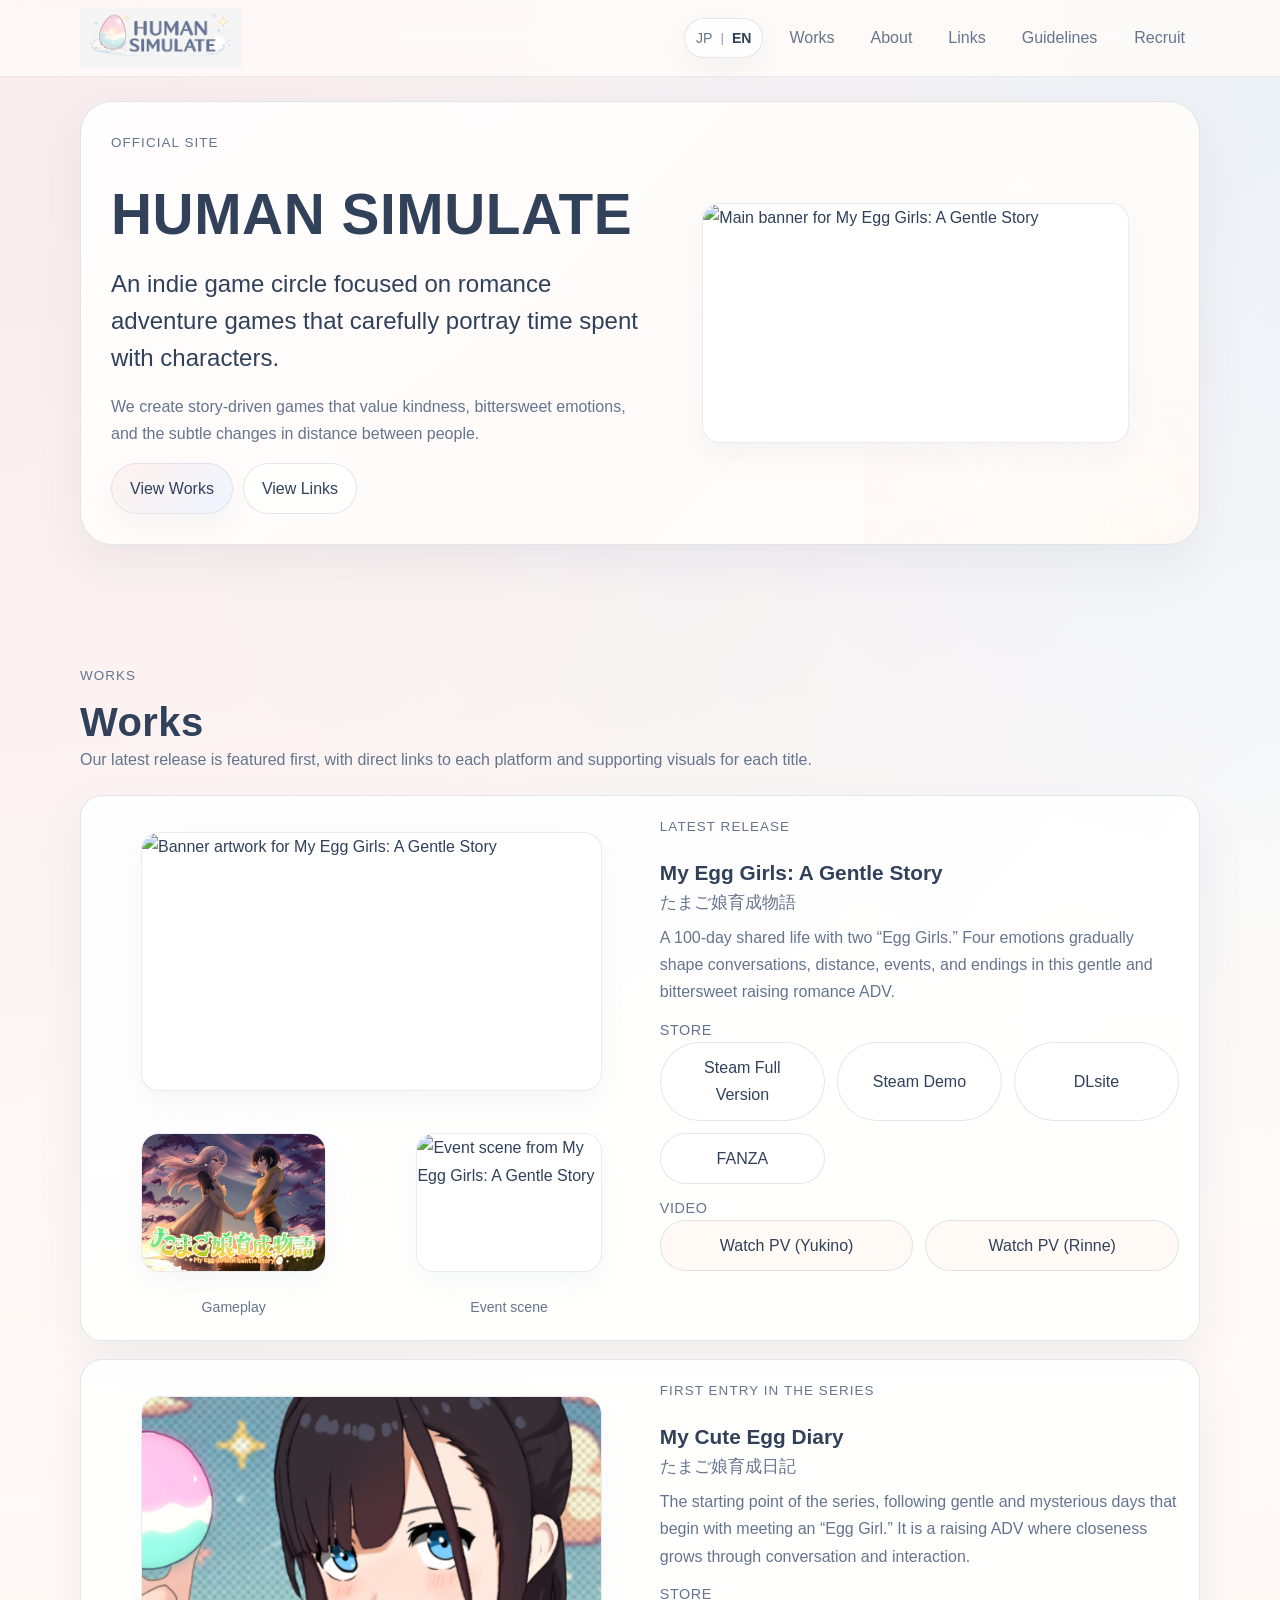
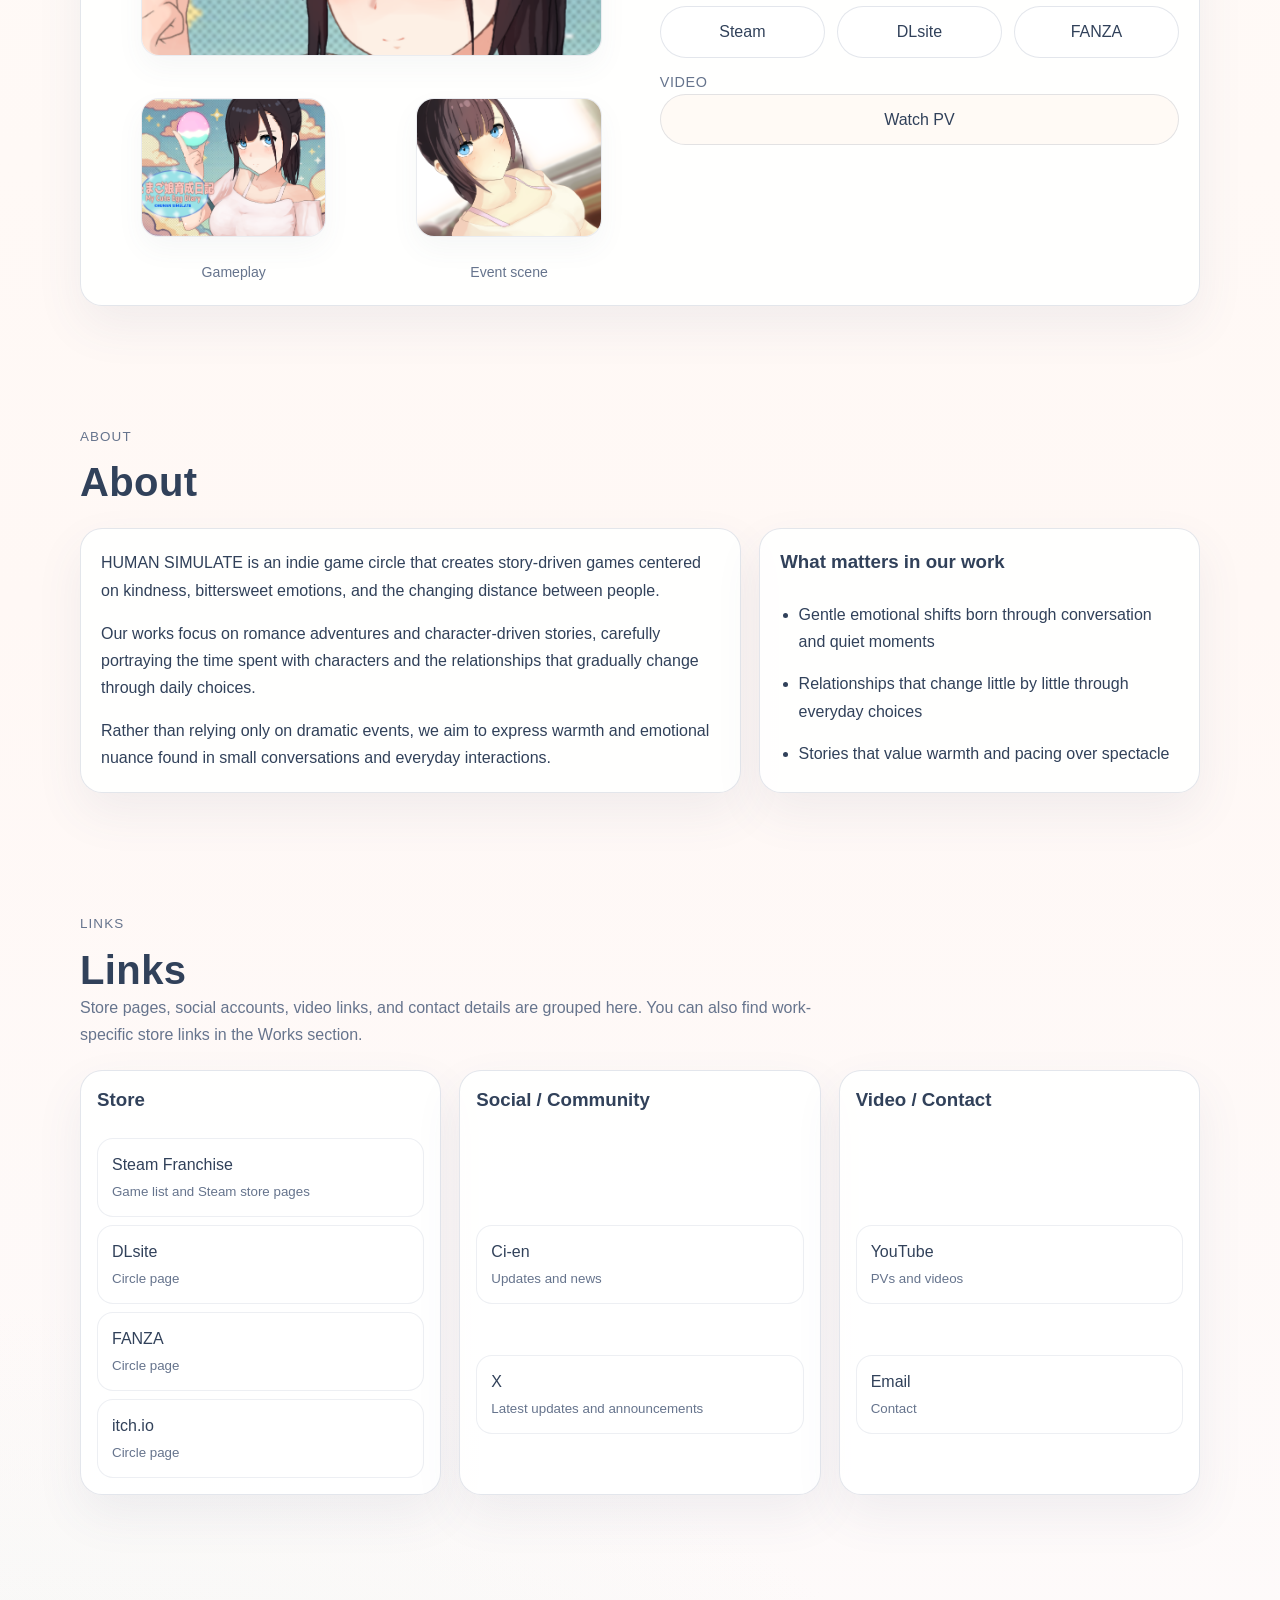
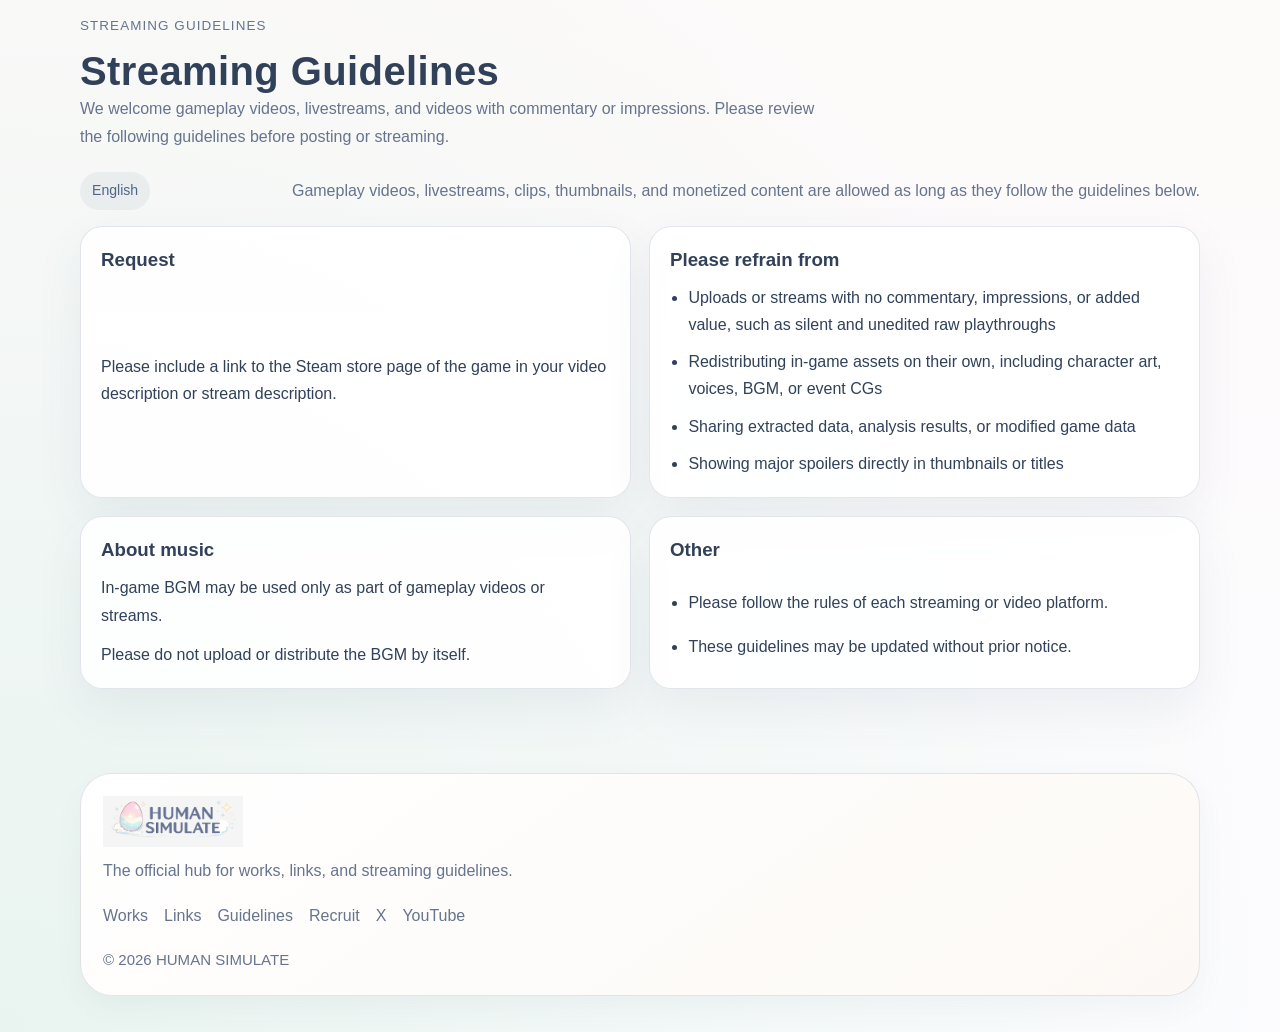
==== en/index.html @ eb625253 "Add files via upload" ====
<!DOCTYPE html>
<html lang="en">
<head>
  <meta charset="utf-8">
  <meta name="viewport" content="width=device-width, initial-scale=1">
  <title>HUMAN SIMULATE | Indie Circle for Romance Adventure Games</title>
  <meta name="description" content="The official site of HUMAN SIMULATE, an indie game circle focused on romance adventure games, links, circle information, and streaming guidelines.">
  <meta name="theme-color" content="#fff8f4">
  <meta property="og:type" content="website">
  <meta property="og:locale" content="en_US">
  <meta property="og:site_name" content="HUMAN SIMULATE">
  <meta property="og:title" content="HUMAN SIMULATE | Indie Circle for Romance Adventure Games">
  <meta property="og:description" content="An indie game circle focused on romance adventure games that carefully portray time spent with characters.">
  <meta property="og:image" content="../assets/images/banner-egg-girls-story.png">
  <meta property="og:image:alt" content="Main banner for My Egg Girls: A Gentle Story">
  <meta name="twitter:card" content="summary_large_image">
  <meta name="twitter:title" content="HUMAN SIMULATE | Indie Circle for Romance Adventure Games">
  <meta name="twitter:description" content="We create story-driven games that value kindness, bittersweet emotions, and subtle changes in relationships.">
  <meta name="twitter:image" content="../assets/images/banner-egg-girls-story.png">
  <link rel="icon" type="image/png" href="../assets/images/favicon.png">
  <link rel="apple-touch-icon" href="../assets/images/favicon.png">
  <link rel="alternate" hreflang="ja" href="../index.html">
  <link rel="alternate" hreflang="en" href="index.html">
  <link rel="stylesheet" href="../style.css">
  <script src="../script.js" defer></script>
</head>
<body class="page-home">
  <a class="skip-link" href="#main-content">Skip to content</a>

  <header class="site-header" id="top">
    <div class="site-header__shell">
      <a class="brand" href="#top" aria-label="HUMAN SIMULATE home">
        <img class="brand__logo" src="../assets/images/circle-logo.png" alt="HUMAN SIMULATE" width="708" height="258">
      </a>

      <div class="site-header__utility">
        <div class="lang-switch" aria-label="Language switch">
          <a class="lang-switch__link" href="../index.html" hreflang="ja">JP</a>
          <span class="lang-switch__divider" aria-hidden="true">|</span>
          <a class="lang-switch__link" href="index.html" aria-current="page">EN</a>
        </div>

        <button
          class="menu-toggle"
          type="button"
          aria-expanded="false"
          aria-controls="primary-navigation"
          data-menu-toggle
        >
          <span class="menu-toggle__label">Menu</span>
          <span class="menu-toggle__line" aria-hidden="true"></span>
          <span class="menu-toggle__line" aria-hidden="true"></span>
          <span class="menu-toggle__line" aria-hidden="true"></span>
        </button>

        <nav class="site-nav" id="primary-navigation" aria-label="Primary navigation" data-nav>
          <a class="site-nav__link" href="#works">Works</a>
          <a class="site-nav__link" href="#about">About</a>
          <a class="site-nav__link" href="#links">Links</a>
          <a class="site-nav__link" href="#guidelines">Guidelines</a>
          <a class="site-nav__link site-nav__link--cta" href="recruit.html">Recruit</a>
        </nav>
      </div>
    </div>
  </header>

  <main id="main-content">
    <section class="hero section">
      <div class="section__shell">
        <div class="hero__panel">
          <div class="hero__content">
            <p class="eyebrow">Official Site</p>
            <h1 class="hero__title">HUMAN SIMULATE</h1>
            <p class="hero__copy">An indie game circle focused on romance adventure games that carefully portray time spent with characters.</p>
            <p class="hero__lead">We create story-driven games that value kindness, bittersweet emotions, and the subtle changes in distance between people.</p>

            <div class="hero__actions">
              <a class="button button--primary" href="#works">View Works</a>
              <a class="button button--secondary" href="#links">View Links</a>
            </div>
          </div>

          <div class="hero__media">
            <figure class="media-frame media-frame--hero">
              <img
                src="../assets/images/banner-egg-girls-story.png"
                alt="Main banner for My Egg Girls: A Gentle Story"
                width="3840"
                height="1240"
              >
            </figure>
          </div>
        </div>
      </div>
    </section>

    <section class="section" id="works">
      <div class="section__shell">
        <div class="section__head">
          <p class="eyebrow">Works</p>
          <h2 class="section__title">Works</h2>
          <p class="section__lead">Our latest release is featured first, with direct links to each platform and supporting visuals for each title.</p>
        </div>

        <div class="works-grid">
          <article class="work-card card">
            <div class="work-card__gallery">
              <figure class="media-frame media-frame--wide">
                <img
                  src="../assets/images/banner-egg-girls-story.png"
                  alt="Banner artwork for My Egg Girls: A Gentle Story"
                  width="3840"
                  height="1240"
                  loading="lazy"
                >
              </figure>

              <div class="work-card__thumbs">
                <div class="media-thumb">
                  <figure class="media-frame media-frame--thumb">
                    <img
                      src="../assets/images/work-story-main.jpg"
                      alt="Gameplay screen from My Egg Girls: A Gentle Story"
                      width="560"
                      height="420"
                      loading="lazy"
                    >
                  </figure>
                  <p class="media-thumb__label">Gameplay</p>
                </div>

                <div class="media-thumb">
                  <figure class="media-frame media-frame--thumb">
                    <img
                      src="../assets/images/work-story-sub.jpg"
                      alt="Event scene from My Egg Girls: A Gentle Story"
                      width="560"
                      height="420"
                      loading="lazy"
                    >
                  </figure>
                  <p class="media-thumb__label">Event scene</p>
                </div>
              </div>
            </div>

            <div class="work-card__body">
              <div class="work-card__intro">
                <p class="eyebrow">Latest Release</p>
                <h3 class="work-card__title">
                  <span class="work-card__title-main">My Egg Girls: A Gentle Story</span>
                  <span class="work-card__title-sub">たまご娘育成物語</span>
                </h3>
                <p class="work-card__text">A 100-day shared life with two “Egg Girls.” Four emotions gradually shape conversations, distance, events, and endings in this gentle and bittersweet raising romance ADV.</p>
              </div>

              <div class="work-card__links">
                <div>
                  <p class="work-card__label">Store</p>
                  <div class="button-row">
                    <a class="button button--chip" href="https://store.steampowered.com/app/3847890/My_Egg_Girls_A_Gentle_Story/" target="_blank" rel="noopener noreferrer">Steam Full Version</a>
                    <a class="button button--chip" href="https://store.steampowered.com/app/3920700/My_Egg_Girls_A_Gentle_Story_Demo/" target="_blank" rel="noopener noreferrer">Steam Demo</a>
                    <a class="button button--chip" href="https://www.dlsite.com/maniax/work/=/product_id/RJ01461673.html" target="_blank" rel="noopener noreferrer">DLsite</a>
                    <a class="button button--chip" href="https://www.dmm.co.jp/dc/doujin/-/detail/=/cid=d_659039/" target="_blank" rel="noopener noreferrer">FANZA</a>
                  </div>
                </div>

                <div>
                  <p class="work-card__label">Video</p>
                  <div class="button-row">
                    <a class="button button--ghost" href="https://www.youtube.com/watch?v=Hh_ypK3mveU" target="_blank" rel="noopener noreferrer">Watch PV (Yukino)</a>
                    <a class="button button--ghost" href="https://www.youtube.com/watch?v=tNgfSmpYnr4" target="_blank" rel="noopener noreferrer">Watch PV (Rinne)</a>
                  </div>
                </div>
              </div>
            </div>
          </article>

          <article class="work-card card">
            <div class="work-card__gallery">
              <figure class="media-frame media-frame--wide">
                <img
                  src="../assets/images/banner-egg-diary.png"
                  alt="Banner artwork for My Cute Egg Diary"
                  width="3840"
                  height="1240"
                  loading="lazy"
                >
              </figure>

              <div class="work-card__thumbs">
                <div class="media-thumb">
                  <figure class="media-frame media-frame--thumb">
                    <img
                      src="../assets/images/work-diary-main.png"
                      alt="Gameplay screen from My Cute Egg Diary"
                      width="1110"
                      height="624"
                      loading="lazy"
                    >
                  </figure>
                  <p class="media-thumb__label">Gameplay</p>
                </div>

                <div class="media-thumb">
                  <figure class="media-frame media-frame--thumb">
                    <img
                      src="../assets/images/work-diary-sub.png"
                      alt="Event scene from My Cute Egg Diary"
                      width="1110"
                      height="624"
                      loading="lazy"
                    >
                  </figure>
                  <p class="media-thumb__label">Event scene</p>
                </div>
              </div>
            </div>

            <div class="work-card__body">
              <div class="work-card__intro">
                <p class="eyebrow">First Entry in the Series</p>
                <h3 class="work-card__title">
                  <span class="work-card__title-main">My Cute Egg Diary</span>
                  <span class="work-card__title-sub">たまご娘育成日記</span>
                </h3>
                <p class="work-card__text">The starting point of the series, following gentle and mysterious days that begin with meeting an “Egg Girl.” It is a raising ADV where closeness grows through conversation and interaction.</p>
              </div>

              <div class="work-card__links">
                <div>
                  <p class="work-card__label">Store</p>
                  <div class="button-row">
                    <a class="button button--chip" href="https://store.steampowered.com/app/3360250/My_Cute_Egg_Diary/" target="_blank" rel="noopener noreferrer">Steam</a>
                    <a class="button button--chip" href="https://www.dlsite.com/maniax/work/=/product_id/RJ01294400.html" target="_blank" rel="noopener noreferrer">DLsite</a>
                    <a class="button button--chip" href="https://www.dmm.co.jp/dc/doujin/-/detail/=/cid=d_477433/" target="_blank" rel="noopener noreferrer">FANZA</a>
                  </div>
                </div>

                <div>
                  <p class="work-card__label">Video</p>
                  <div class="button-row">
                    <a class="button button--ghost" href="https://www.youtube.com/watch?v=vgvioZlDPSc" target="_blank" rel="noopener noreferrer">Watch PV</a>
                  </div>
                </div>
              </div>
            </div>
          </article>
        </div>
      </div>
    </section>

    <section class="section" id="about">
      <div class="section__shell">
        <div class="section__head">
          <p class="eyebrow">About</p>
          <h2 class="section__title">About</h2>
        </div>

        <div class="about-layout">
          <article class="card prose-block">
            <p>HUMAN SIMULATE is an indie game circle that creates story-driven games centered on kindness, bittersweet emotions, and the changing distance between people.</p>
            <p>Our works focus on romance adventures and character-driven stories, carefully portraying the time spent with characters and the relationships that gradually change through daily choices.</p>
            <p>Rather than relying only on dramatic events, we aim to express warmth and emotional nuance found in small conversations and everyday interactions.</p>
          </article>

          <aside class="about-panel card" aria-label="What matters in our work">
            <h3 class="about-panel__title">What matters in our work</h3>
            <ul class="feature-list">
              <li>Gentle emotional shifts born through conversation and quiet moments</li>
              <li>Relationships that change little by little through everyday choices</li>
              <li>Stories that value warmth and pacing over spectacle</li>
            </ul>
          </aside>
        </div>
      </div>
    </section>

    <section class="section" id="links">
      <div class="section__shell">
        <div class="section__head">
          <p class="eyebrow">Links</p>
          <h2 class="section__title">Links</h2>
          <p class="section__lead">Store pages, social accounts, video links, and contact details are grouped here. You can also find work-specific store links in the Works section.</p>
        </div>

        <div class="link-grid">
          <section class="link-card card" aria-labelledby="links-store">
            <h3 class="link-card__title" id="links-store">Store</h3>
            <ul class="link-list">
              <li>
                <a class="link-list__item" href="https://store.steampowered.com/franchise/HUMANSIMULATE" target="_blank" rel="noopener noreferrer">
                  <span>Steam Franchise</span>
                  <small>Game list and Steam store pages</small>
                </a>
              </li>
              <li>
                <a class="link-list__item" href="https://www.dlsite.com/maniax/circle/profile/=/maker_id/RG01020512.html" target="_blank" rel="noopener noreferrer">
                  <span>DLsite</span>
                  <small>Circle page</small>
                </a>
              </li>
              <li>
                <a class="link-list__item" href="https://www.dmm.co.jp/dc/doujin/-/list/=/article=maker/id=217066/" target="_blank" rel="noopener noreferrer">
                  <span>FANZA</span>
                  <small>Circle page</small>
                </a>
              </li>
              <li>
                <a class="link-list__item" href="https://human-simulate.itch.io/" target="_blank" rel="noopener noreferrer">
                  <span>itch.io</span>
                  <small>Circle page</small>
                </a>
              </li>
            </ul>
          </section>

          <section class="link-card card" aria-labelledby="links-social">
            <h3 class="link-card__title" id="links-social">Social / Community</h3>
            <ul class="link-list">
              <li>
                <a class="link-list__item" href="https://ci-en.dlsite.com/creator/24900" target="_blank" rel="noopener noreferrer">
                  <span>Ci-en</span>
                  <small>Updates and news</small>
                </a>
              </li>
              <li>
                <a class="link-list__item" href="https://x.com/HUMANSIM_Offici" target="_blank" rel="noopener noreferrer">
                  <span>X</span>
                  <small>Latest updates and announcements</small>
                </a>
              </li>
            </ul>
          </section>

          <section class="link-card card" aria-labelledby="links-video">
            <h3 class="link-card__title" id="links-video">Video / Contact</h3>
            <ul class="link-list">
              <li>
                <a class="link-list__item" href="https://www.youtube.com/@HumanSimulate" target="_blank" rel="noopener noreferrer">
                  <span>YouTube</span>
                  <small>PVs and videos</small>
                </a>
              </li>
              <li>
                <a class="link-list__item" href="mailto:gamecreate1190@gmail.com">
                  <span>Email</span>
                  <small>Contact</small>
                </a>
              </li>
            </ul>
          </section>
        </div>
      </div>
    </section>

    <section class="section" id="guidelines">
      <div class="section__shell">
        <div class="section__head">
          <p class="eyebrow">Streaming Guidelines</p>
          <h2 class="section__title">Streaming Guidelines</h2>
          <p class="section__lead">We welcome gameplay videos, livestreams, and videos with commentary or impressions. Please review the following guidelines before posting or streaming.</p>
        </div>

        <div class="guidelines-block">
          <div class="guidelines-block__meta">
            <span class="lang-badge">English</span>
            <p class="guidelines-block__note">Gameplay videos, livestreams, clips, thumbnails, and monetized content are allowed as long as they follow the guidelines below.</p>
          </div>

          <div class="guideline-grid">
            <article class="guideline-card card">
              <h3 class="guideline-card__title">Request</h3>
              <p>Please include a link to the Steam store page of the game in your video description or stream description.</p>
            </article>

            <article class="guideline-card card">
              <h3 class="guideline-card__title">Please refrain from</h3>
              <ul class="guideline-list">
                <li>Uploads or streams with no commentary, impressions, or added value, such as silent and unedited raw playthroughs</li>
                <li>Redistributing in-game assets on their own, including character art, voices, BGM, or event CGs</li>
                <li>Sharing extracted data, analysis results, or modified game data</li>
                <li>Showing major spoilers directly in thumbnails or titles</li>
              </ul>
            </article>

            <article class="guideline-card card">
              <h3 class="guideline-card__title">About music</h3>
              <p>In-game BGM may be used only as part of gameplay videos or streams.</p>
              <p>Please do not upload or distribute the BGM by itself.</p>
            </article>

            <article class="guideline-card card">
              <h3 class="guideline-card__title">Other</h3>
              <ul class="guideline-list">
                <li>Please follow the rules of each streaming or video platform.</li>
                <li>These guidelines may be updated without prior notice.</li>
              </ul>
            </article>
          </div>
        </div>
      </div>
    </section>
  </main>

  <footer class="site-footer">
    <div class="site-footer__shell">
      <div class="site-footer__brand">
        <a class="brand brand--footer" href="#top" aria-label="HUMAN SIMULATE home">
          <img class="brand__logo brand__logo--footer" src="../assets/images/circle-logo.png" alt="HUMAN SIMULATE" width="708" height="258" loading="lazy">
        </a>
        <p class="site-footer__text">The official hub for works, links, and streaming guidelines.</p>
      </div>

      <nav class="site-footer__nav" aria-label="Footer navigation">
        <a href="#works">Works</a>
        <a href="#links">Links</a>
        <a href="#guidelines">Guidelines</a>
        <a href="recruit.html">Recruit</a>
        <a href="https://x.com/HUMANSIM_Offici" target="_blank" rel="noopener noreferrer">X</a>
        <a href="https://www.youtube.com/@HumanSimulate" target="_blank" rel="noopener noreferrer">YouTube</a>
      </nav>

      <p class="site-footer__copy">&copy; <span data-current-year>2026</span> HUMAN SIMULATE</p>
    </div>
  </footer>
</body>
</html>
---- style.css ----
:root {
  --font-sans: "Yu Gothic", "Hiragino Sans", "BIZ UDPGothic", "Noto Sans JP", sans-serif;
  --bg: #fffdfb;
  --surface: rgba(255, 255, 255, 0.88);
  --surface-strong: #ffffff;
  --text: #31415a;
  --muted: #66748d;
  --line: rgba(84, 103, 135, 0.16);
  --line-strong: rgba(84, 103, 135, 0.24);
  --shadow: 0 20px 48px rgba(74, 92, 123, 0.08);
  --shadow-soft: 0 12px 28px rgba(74, 92, 123, 0.05);
  --accent: #516684;
  --radius-lg: 32px;
  --radius-md: 22px;
  --radius-sm: 16px;
  --container: min(1120px, calc(100% - 32px));
  --header-height: 76px;
}

*,
*::before,
*::after {
  box-sizing: border-box;
}

html {
  scroll-behavior: smooth;
  scroll-padding-top: calc(var(--header-height) + 24px);
}

body {
  margin: 0;
  min-width: 320px;
  font-family: var(--font-sans);
  color: var(--text);
  line-height: 1.7;
  background:
    radial-gradient(circle at top left, rgba(246, 231, 233, 0.82), transparent 34%),
    radial-gradient(circle at right top, rgba(230, 241, 250, 0.85), transparent 28%),
    radial-gradient(circle at left bottom, rgba(228, 242, 236, 0.8), transparent 30%),
    linear-gradient(180deg, #fffdfa 0%, #fff8f5 52%, #fcfcff 100%);
  text-rendering: optimizeLegibility;
}

img {
  display: block;
  max-width: 100%;
  height: auto;
}

a {
  color: inherit;
  text-decoration: none;
}

button,
input,
textarea,
select {
  font: inherit;
}

button {
  cursor: pointer;
}

:focus-visible {
  outline: 3px solid rgba(81, 102, 132, 0.28);
  outline-offset: 3px;
}

.skip-link {
  position: absolute;
  top: 12px;
  left: 12px;
  z-index: 100;
  padding: 10px 14px;
  border-radius: 999px;
  background: var(--surface-strong);
  border: 1px solid var(--line-strong);
  box-shadow: var(--shadow-soft);
  transform: translateY(-160%);
  transition: transform 0.2s ease;
}

.skip-link:focus {
  transform: translateY(0);
}

.site-header {
  position: sticky;
  top: 0;
  z-index: 20;
  border-bottom: 1px solid rgba(84, 103, 135, 0.1);
  background: rgba(255, 252, 248, 0.82);
  backdrop-filter: blur(18px);
}

.site-header__shell,
.section__shell,
.site-footer__shell {
  width: var(--container);
  margin: 0 auto;
}

.site-header__shell {
  min-height: var(--header-height);
  position: relative;
  display: flex;
  align-items: center;
  justify-content: space-between;
  gap: 18px;
}

.brand {
  display: inline-flex;
  align-items: center;
  min-width: 0;
}

.brand__logo {
  width: min(162px, 44vw);
  height: auto;
}

.site-header__utility {
  display: flex;
  align-items: center;
  gap: 12px;
  margin-left: auto;
}

.lang-switch {
  display: inline-flex;
  align-items: center;
  gap: 8px;
  padding: 8px 11px;
  border: 1px solid var(--line);
  border-radius: 999px;
  background: rgba(255, 255, 255, 0.72);
  box-shadow: var(--shadow-soft);
}

.lang-switch__link {
  color: var(--muted);
  font-size: 0.88rem;
  line-height: 1;
}

.lang-switch__link[aria-current="page"] {
  color: var(--text);
  font-weight: 700;
}

.lang-switch__divider {
  color: rgba(102, 116, 141, 0.72);
  font-size: 0.84rem;
}

.site-nav {
  display: flex;
  align-items: center;
  gap: 8px;
}

.site-nav__link {
  padding: 10px 14px;
  border-radius: 999px;
  color: var(--muted);
  transition:
    background-color 0.2s ease,
    color 0.2s ease;
}

.site-nav__link:hover,
.site-nav__link[aria-current="page"] {
  color: var(--text);
  background: rgba(255, 255, 255, 0.72);
}

.site-nav__link--cta {
  border: 1px solid transparent;
  background: transparent;
}

.menu-toggle {
  display: none;
  align-items: center;
  justify-content: center;
  gap: 4px;
  width: 48px;
  height: 48px;
  padding: 0;
  border: 1px solid var(--line);
  border-radius: 16px;
  background: rgba(255, 255, 255, 0.82);
  box-shadow: var(--shadow-soft);
}

.menu-toggle__label {
  position: absolute;
  width: 1px;
  height: 1px;
  overflow: hidden;
  clip: rect(0 0 0 0);
}

.menu-toggle__line {
  width: 18px;
  height: 2px;
  border-radius: 999px;
  background: var(--accent);
}

.section {
  position: relative;
  padding: 60px 0;
}

.section[id] {
  scroll-margin-top: calc(var(--header-height) + 28px);
}

.section__head {
  max-width: 760px;
  margin-bottom: 22px;
}

.eyebrow {
  margin: 0 0 10px;
  color: var(--muted);
  font-size: 0.84rem;
  letter-spacing: 0.08em;
  text-transform: uppercase;
}

.section__title,
.hero__title,
.page-hero__title {
  margin: 0;
  line-height: 1.2;
  letter-spacing: 0.01em;
}

.section__title {
  font-size: clamp(1.9rem, 4vw, 2.5rem);
}

.hero__title,
.page-hero__title {
  font-size: clamp(2.1rem, 7vw, 3.55rem);
}

.section__lead,
.hero__lead,
.page-hero__lead,
.page-hero__subtext {
  margin: 0;
  color: var(--muted);
}

.card {
  position: relative;
  border: 1px solid var(--line);
  border-radius: var(--radius-md);
  background: var(--surface);
  box-shadow: var(--shadow);
}

.hero {
  padding-top: 24px;
}

.hero__panel,
.page-hero__panel {
  position: relative;
  display: grid;
  gap: 24px;
  padding: 24px;
  overflow: hidden;
  border: 1px solid var(--line);
  border-radius: var(--radius-lg);
  background:
    linear-gradient(145deg, rgba(255, 255, 255, 0.92), rgba(255, 250, 246, 0.92)),
    linear-gradient(135deg, rgba(246, 231, 233, 0.2), rgba(230, 241, 250, 0.16));
  box-shadow: var(--shadow);
}

.hero__panel::before,
.page-hero__panel::before {
  content: "";
  position: absolute;
  inset: auto -4% -18% auto;
  width: min(46vw, 380px);
  aspect-ratio: 3 / 2;
  background: url("assets/images/bg-decoration.png") center / cover no-repeat;
  opacity: 0.08;
  pointer-events: none;
}

.page-home .hero__panel::before,
.page-recruit .page-hero__panel::before {
  background-image: url("assets/images/bg-decoration.png");
}

.hero__content,
.page-hero__copy {
  position: relative;
  z-index: 1;
  display: grid;
  gap: 16px;
}

.hero__copy {
  margin: 0;
  font-size: clamp(1.08rem, 3.6vw, 1.5rem);
  line-height: 1.55;
}

.hero__actions {
  display: flex;
  flex-wrap: wrap;
  gap: 10px;
}

.button {
  display: inline-flex;
  align-items: center;
  justify-content: center;
  min-height: 46px;
  padding: 11px 18px;
  border-radius: 999px;
  border: 1px solid transparent;
  text-align: center;
  transition:
    transform 0.2s ease,
    background-color 0.2s ease,
    border-color 0.2s ease,
    color 0.2s ease;
}

.button:hover {
  transform: translateY(-1px);
}

.button--primary {
  background: linear-gradient(135deg, #fff2ef, #eef5ff);
  border-color: rgba(81, 102, 132, 0.12);
  color: var(--text);
  box-shadow: var(--shadow-soft);
}

.button--secondary,
.button--chip,
.button--ghost {
  border-color: var(--line);
  background: rgba(255, 255, 255, 0.78);
  color: var(--text);
}

.button--ghost {
  background: rgba(255, 249, 244, 0.84);
}

.hero__media {
  position: relative;
  z-index: 1;
}

.media-frame {
  overflow: hidden;
  border-radius: calc(var(--radius-md) - 4px);
  background: var(--surface-strong);
  border: 1px solid rgba(84, 103, 135, 0.12);
  box-shadow: var(--shadow-soft);
}

.media-frame img {
  width: 100%;
  height: 100%;
  object-fit: cover;
}

.media-frame--hero,
.media-frame--wide {
  aspect-ratio: 16 / 9;
}

.media-frame--thumb {
  aspect-ratio: 4 / 3;
}

.status-card,
.link-card,
.guideline-card,
.recruit-card,
.about-panel {
  display: grid;
  gap: 12px;
}

.status-card,
.work-card,
.link-card,
.guideline-card,
.recruit-card,
.prose-block,
.about-panel {
  padding: 20px;
}

.status-card__label {
  margin: 0 0 8px;
  color: var(--muted);
  font-size: 0.84rem;
  text-transform: uppercase;
  letter-spacing: 0.08em;
}

.status-card__title {
  margin: 0 0 8px;
  font-size: 1.16rem;
  line-height: 1.45;
}

.status-card__text {
  margin: 0;
  color: var(--muted);
}

.lang-badge {
  display: inline-flex;
  align-items: center;
  padding: 7px 12px;
  border-radius: 999px;
  background: rgba(81, 102, 132, 0.08);
  color: var(--accent);
  font-size: 0.88rem;
}

.works-grid,
.link-grid,
.guideline-grid,
.recruit-grid {
  display: grid;
  gap: 18px;
}

.work-card {
  display: grid;
  gap: 18px;
}

.work-card__gallery {
  display: grid;
  gap: 10px;
}

.work-card__thumbs {
  display: grid;
  gap: 10px;
  grid-template-columns: repeat(2, minmax(0, 1fr));
}

.media-thumb {
  display: grid;
  gap: 8px;
}

.media-thumb__label {
  margin: 0;
  color: var(--muted);
  font-size: 0.88rem;
  text-align: center;
}

.work-card__body,
.work-card__links,
.button-row {
  display: grid;
  gap: 12px;
}

.work-card__intro {
  display: grid;
  gap: 10px;
}

.work-card__title,
.link-card__title,
.guideline-card__title,
.about-panel__title,
.recruit-card__title {
  margin: 0;
  line-height: 1.35;
}

.work-card__title {
  display: grid;
  gap: 4px;
  font-size: 1.3rem;
}

.work-card__title-main {
  display: block;
}

.work-card__title-sub {
  display: block;
  color: var(--muted);
  font-size: 0.82em;
  font-weight: 500;
}

.work-card__text,
.work-card__label,
.guidelines-block__note,
.link-list__item small,
.site-footer__text {
  margin: 0;
  color: var(--muted);
}

.work-card__label {
  font-size: 0.9rem;
  letter-spacing: 0.04em;
  text-transform: uppercase;
}

.button-row {
  grid-template-columns: repeat(auto-fit, minmax(160px, 1fr));
}

.about-layout {
  display: grid;
  gap: 18px;
}

.prose-block,
.guidelines-block {
  display: grid;
  gap: 16px;
}

.prose-block p,
.guideline-card p,
.recruit-card p {
  margin: 0;
}

.feature-list,
.guideline-list {
  margin: 0;
  padding-left: 1.15rem;
}

.feature-list {
  display: grid;
  gap: 10px;
}

.link-card {
  padding: 16px;
}

.link-list {
  display: grid;
  gap: 8px;
  margin: 14px 0 0;
  padding: 0;
  list-style: none;
}

.link-list__item {
  display: grid;
  gap: 3px;
  padding: 12px 14px;
  border: 1px solid rgba(84, 103, 135, 0.1);
  border-radius: var(--radius-sm);
  background: var(--surface-strong);
  transition:
    border-color 0.2s ease,
    transform 0.2s ease;
}

.link-list__item:hover {
  transform: translateY(-1px);
  border-color: var(--line-strong);
}

.guidelines-block__meta {
  display: flex;
  flex-wrap: wrap;
  align-items: center;
  justify-content: space-between;
  gap: 10px;
}

.guideline-list {
  display: grid;
  gap: 10px;
}

.status-card {
  background:
    linear-gradient(145deg, rgba(255, 255, 255, 0.95), rgba(246, 250, 255, 0.92)),
    rgba(255, 255, 255, 0.9);
}

.site-footer {
  padding: 24px 0 36px;
}

.site-footer__shell {
  display: grid;
  gap: 18px;
  padding: 22px;
  border: 1px solid var(--line);
  border-radius: var(--radius-lg);
  background:
    linear-gradient(145deg, rgba(255, 255, 255, 0.9), rgba(252, 248, 244, 0.9)),
    rgba(255, 255, 255, 0.82);
  box-shadow: var(--shadow-soft);
}

.brand__logo--footer {
  width: min(140px, 38vw);
}

.site-footer__brand {
  display: grid;
  gap: 10px;
}

.site-footer__nav {
  display: flex;
  flex-wrap: wrap;
  gap: 10px 16px;
}

.site-footer__nav a {
  color: var(--muted);
}

.site-footer__copy {
  margin: 0;
  color: var(--muted);
  font-size: 0.94rem;
}

@media (min-width: 760px) {
  .hero__panel,
  .page-hero__panel {
    grid-template-columns: minmax(0, 1.02fr) minmax(320px, 0.98fr);
    align-items: center;
    padding: 30px;
  }

  .work-card {
    grid-template-columns: minmax(0, 1fr) minmax(0, 0.96fr);
    align-items: start;
  }

  .about-layout {
    grid-template-columns: minmax(0, 1.2fr) minmax(280px, 0.8fr);
  }

  .link-grid {
    grid-template-columns: repeat(3, minmax(0, 1fr));
  }

  .guideline-grid {
    grid-template-columns: repeat(2, minmax(0, 1fr));
  }

  .recruit-grid {
    grid-template-columns: repeat(3, minmax(0, 1fr));
  }
}

@media (max-width: 780px) {
  .site-header__utility {
    gap: 10px;
  }

  .lang-switch {
    padding: 8px 10px;
  }

  .menu-toggle {
    display: inline-flex;
    flex-direction: column;
  }

  .site-nav {
    position: absolute;
    top: calc(100% + 10px);
    right: 16px;
    left: 16px;
    display: none;
    padding: 12px;
    border: 1px solid var(--line);
    border-radius: 24px;
    background: rgba(255, 253, 249, 0.96);
    box-shadow: var(--shadow);
  }

  .site-nav.is-open {
    display: grid;
  }

  .site-nav__link,
  .site-nav__link--cta {
    width: 100%;
  }

  .site-nav__link--cta {
    justify-content: center;
  }

  .is-menu-open {
    overflow: hidden;
  }
}

@media (prefers-reduced-motion: reduce) {
  html {
    scroll-behavior: auto;
  }

  *,
  *::before,
  *::after {
    animation-duration: 0.01ms !important;
    animation-iteration-count: 1 !important;
    transition-duration: 0.01ms !important;
    scroll-behavior: auto !important;
  }
}
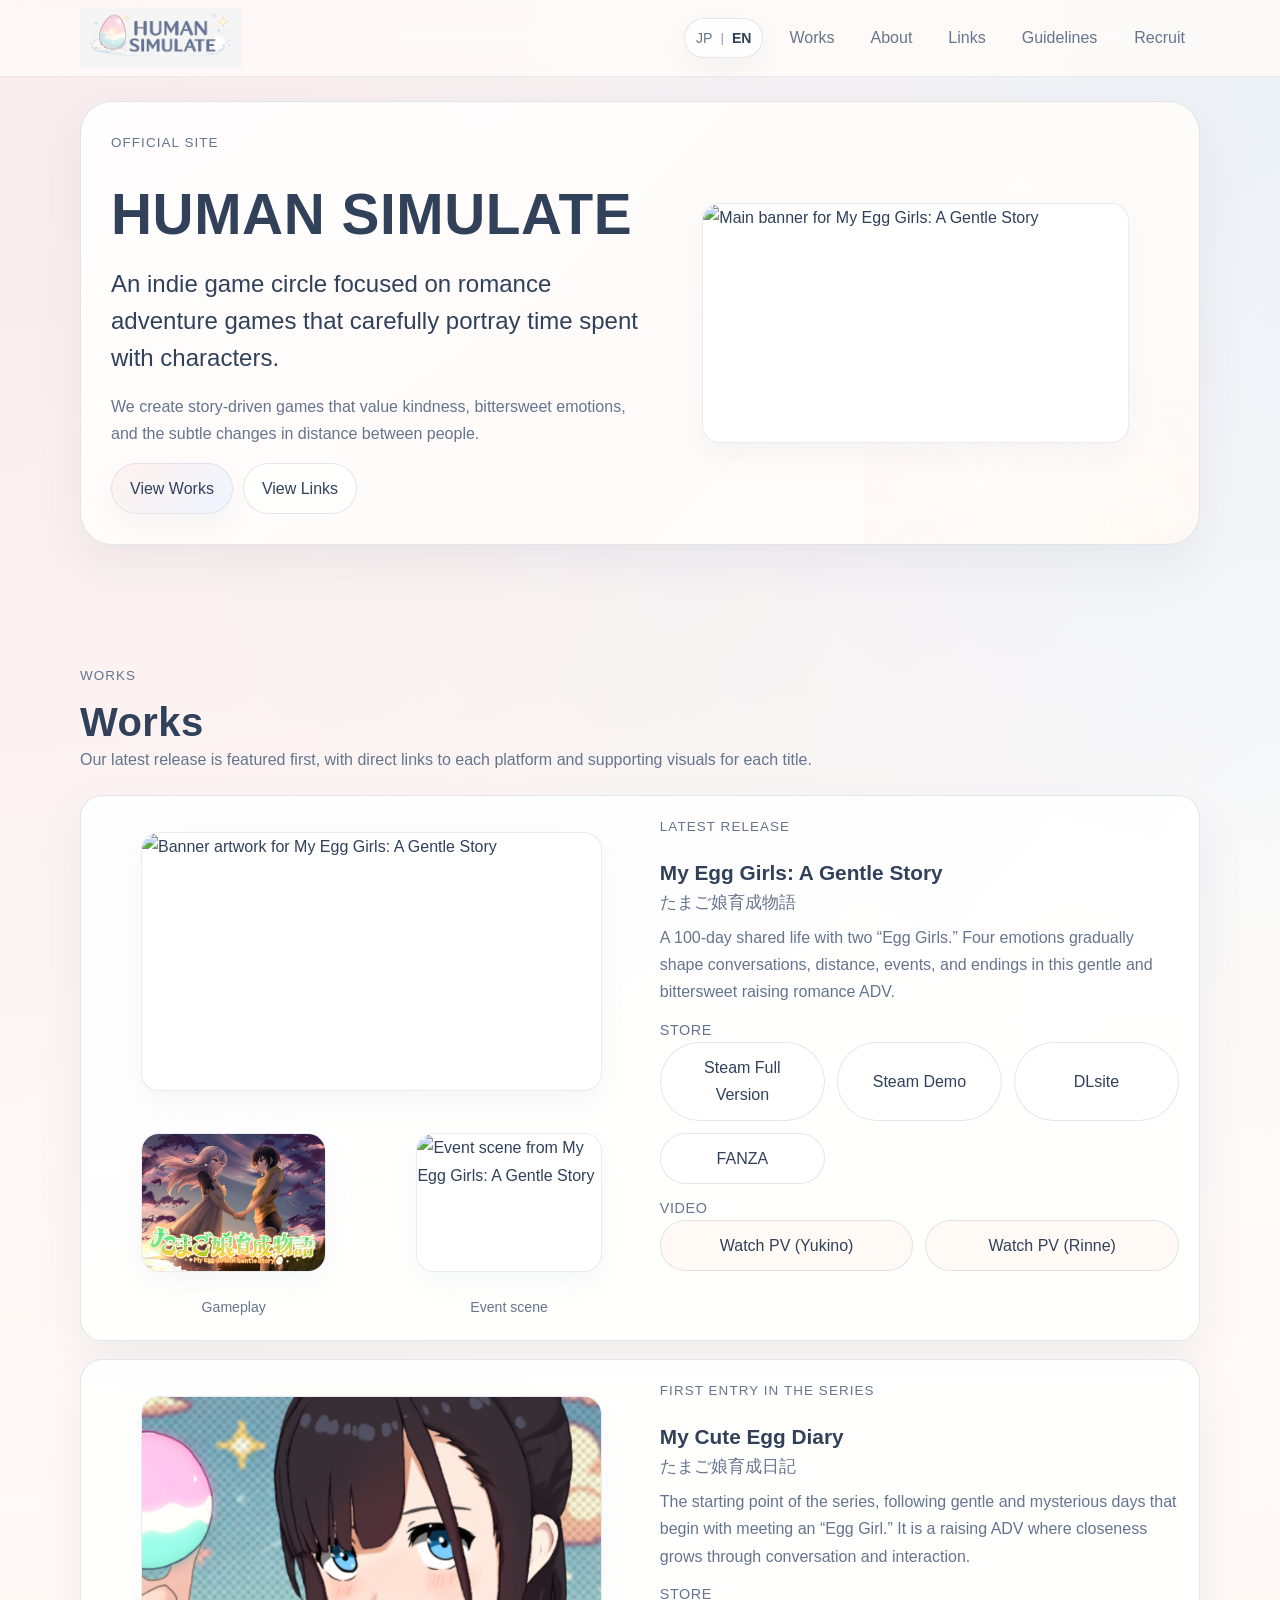
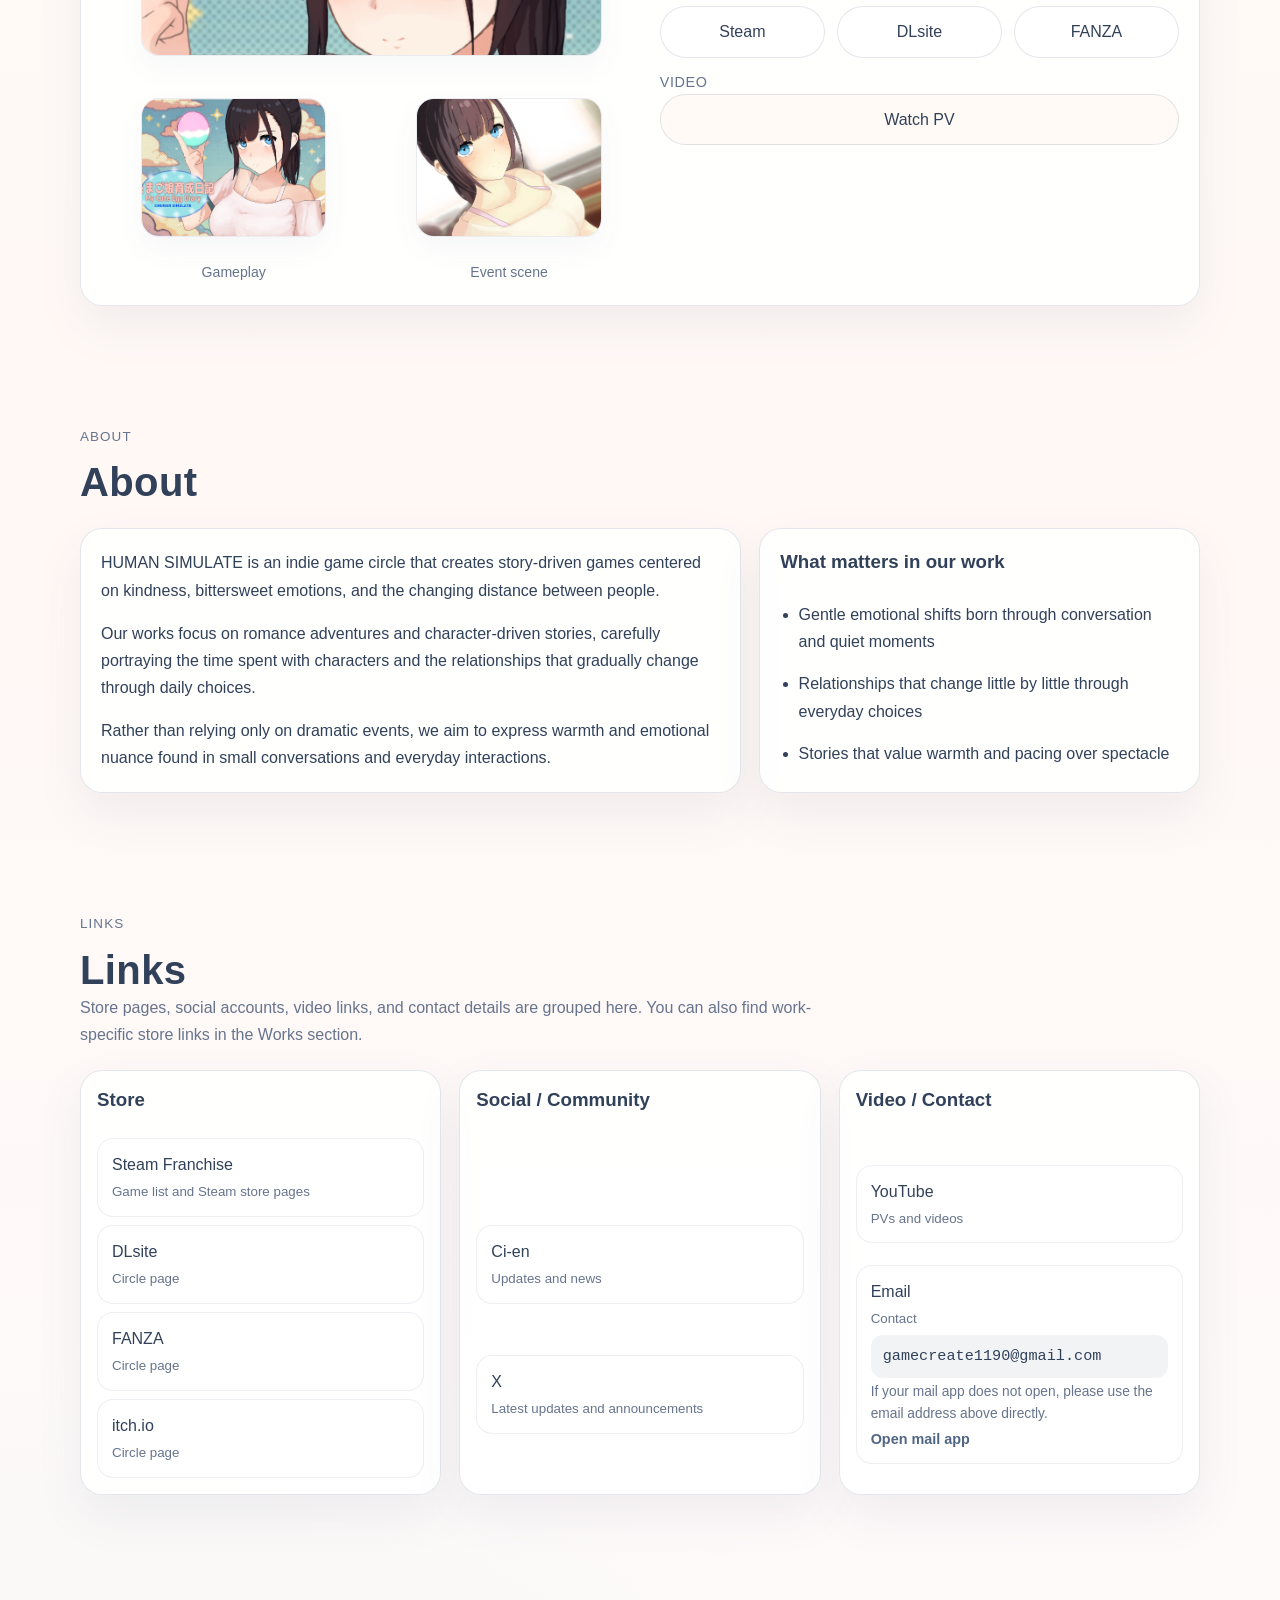
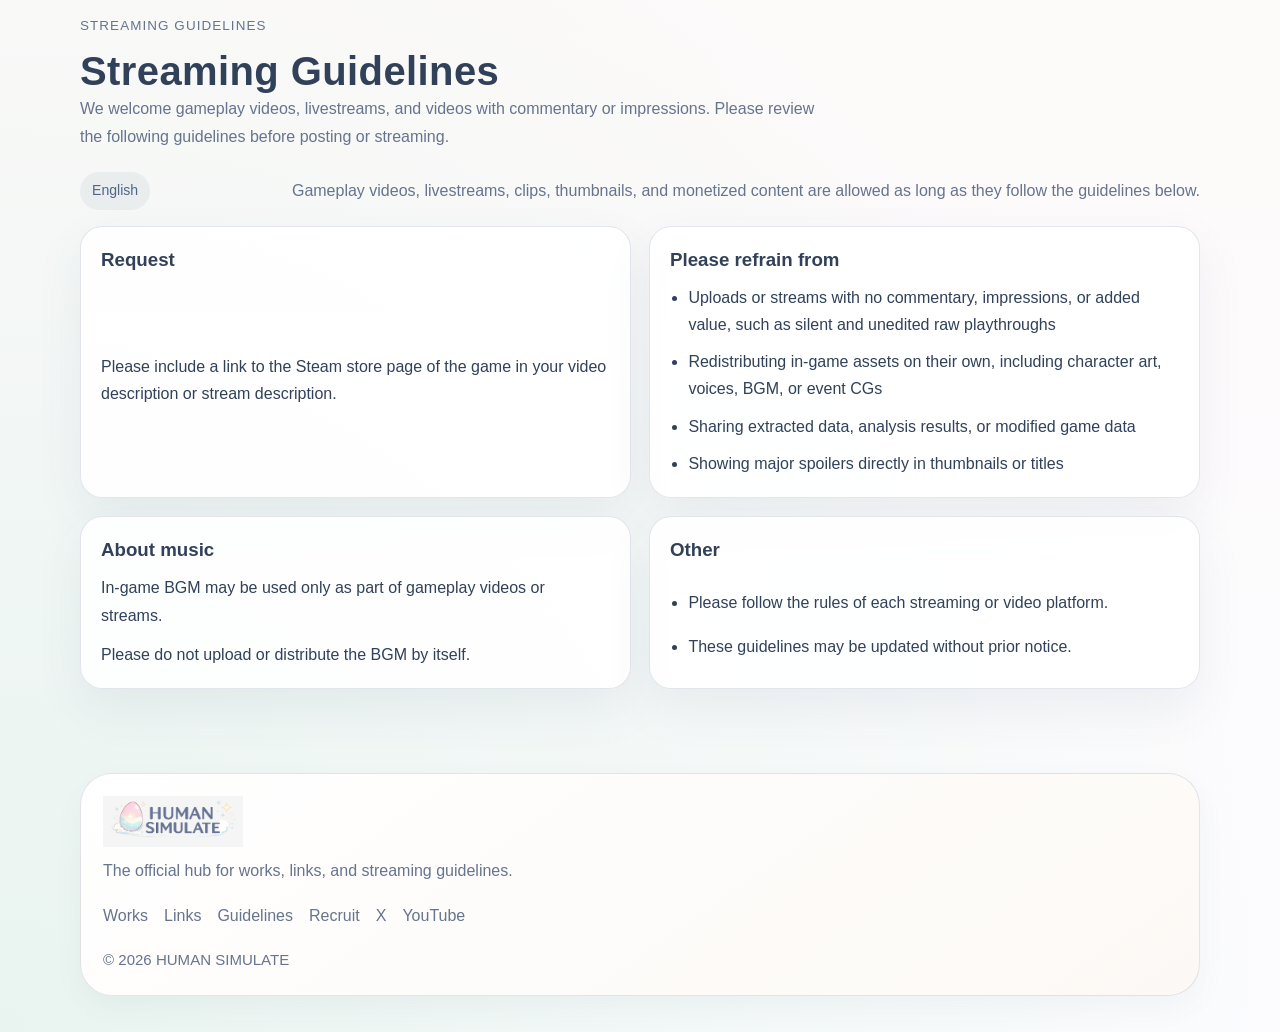
==== commit fc6c8a67: "Add files via upload" ====
--- a/en/index.html
+++ b/en/index.html
@@ -343,10 +343,13 @@
                 </a>
               </li>
               <li>
-                <a class="link-list__item" href="mailto:gamecreate1190@gmail.com">
+                <div class="link-list__item link-list__item--static">
                   <span>Email</span>
                   <small>Contact</small>
-                </a>
+                  <p class="link-list__address">gamecreate1190@gmail.com</p>
+                  <p class="link-list__help">If your mail app does not open, please use the email address above directly.</p>
+                  <a class="link-list__action" href="mailto:gamecreate1190@gmail.com">Open mail app</a>
+                </div>
               </li>
             </ul>
           </section>
--- a/style.css
+++ b/style.css
@@ -588,6 +588,39 @@
   border-color: var(--line-strong);
 }
 
+.link-list__item--static:hover {
+  transform: none;
+}
+
+.link-list__address {
+  margin: 2px 0 0;
+  padding: 10px 12px;
+  border-radius: 12px;
+  background: rgba(81, 102, 132, 0.08);
+  color: var(--text);
+  font-family: ui-monospace, SFMono-Regular, Menlo, Consolas, monospace;
+  font-size: 0.95rem;
+  line-height: 1.5;
+  word-break: break-all;
+}
+
+.link-list__help {
+  margin: 0;
+  color: var(--muted);
+  font-size: 0.86rem;
+  line-height: 1.55;
+}
+
+.link-list__action {
+  color: var(--accent);
+  font-size: 0.9rem;
+  font-weight: 600;
+}
+
+.link-list__action:hover {
+  text-decoration: underline;
+}
+
 .guidelines-block__meta {
   display: flex;
   flex-wrap: wrap;
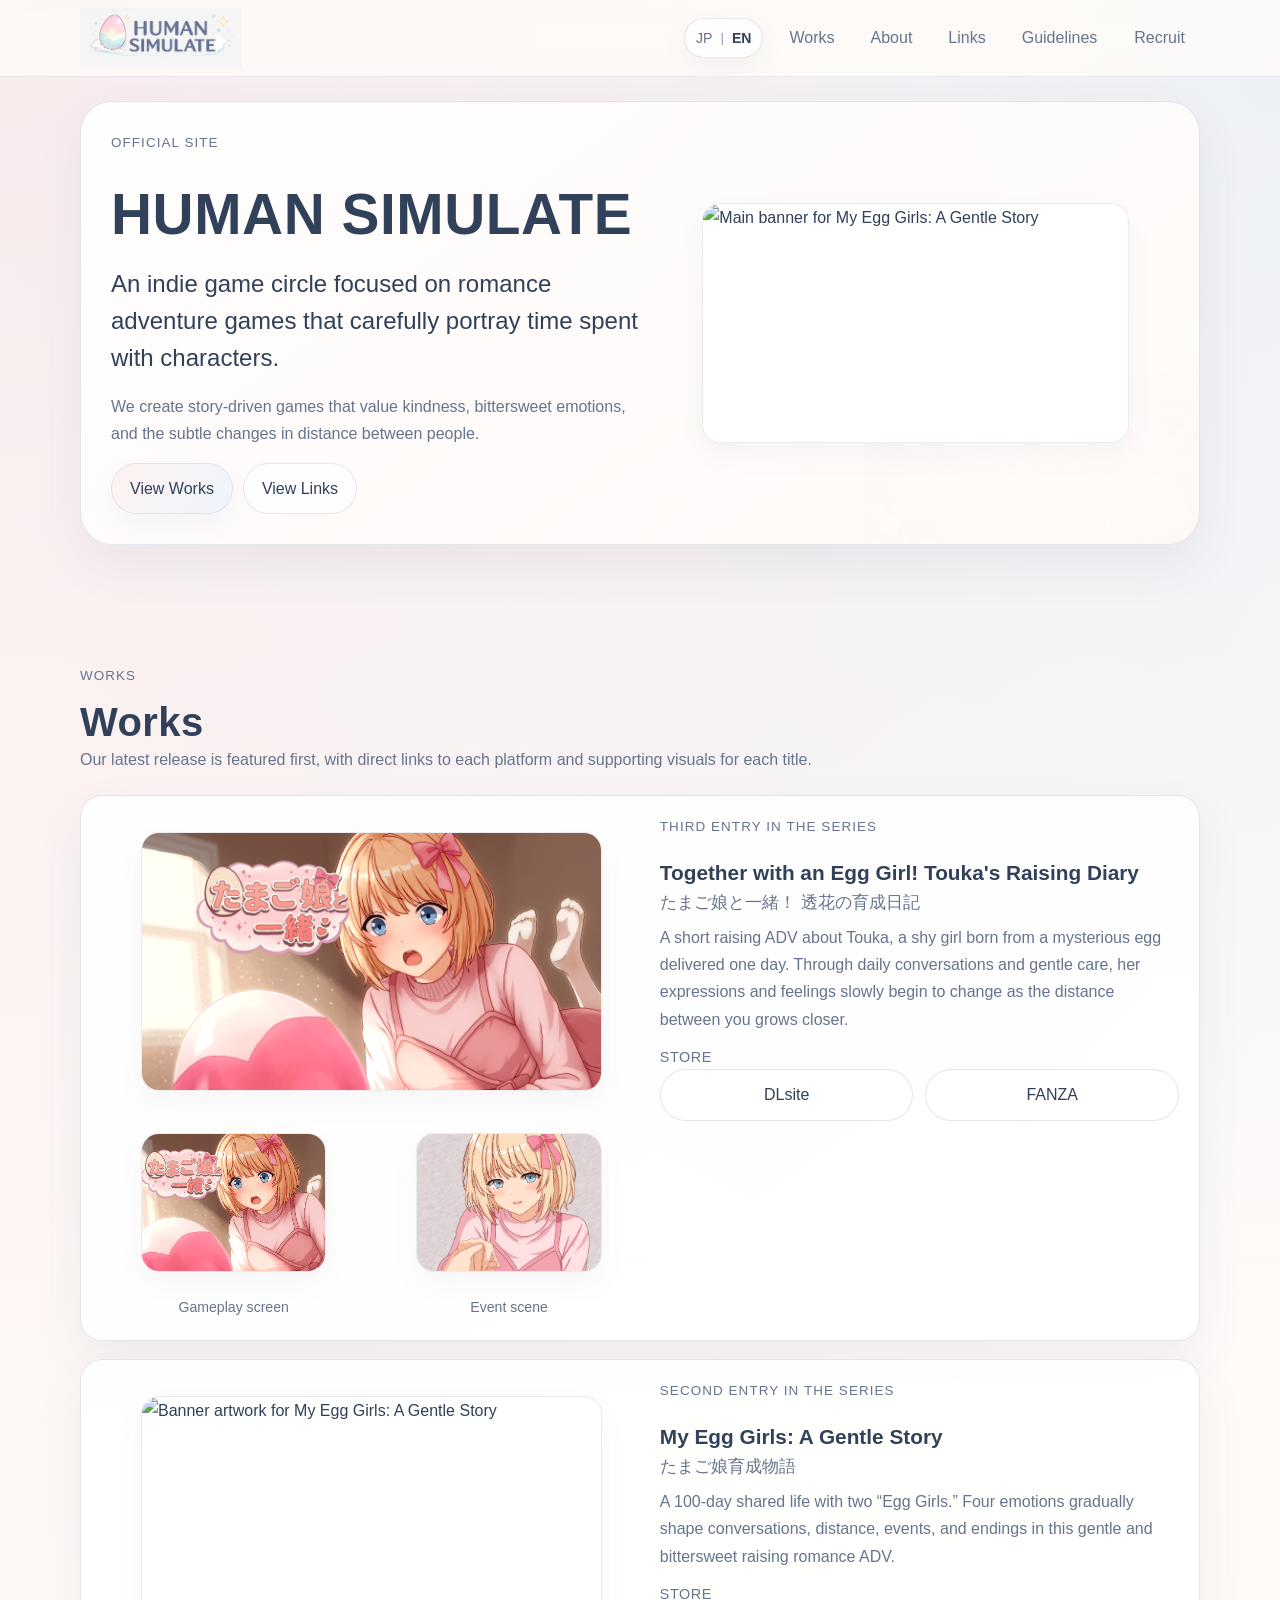
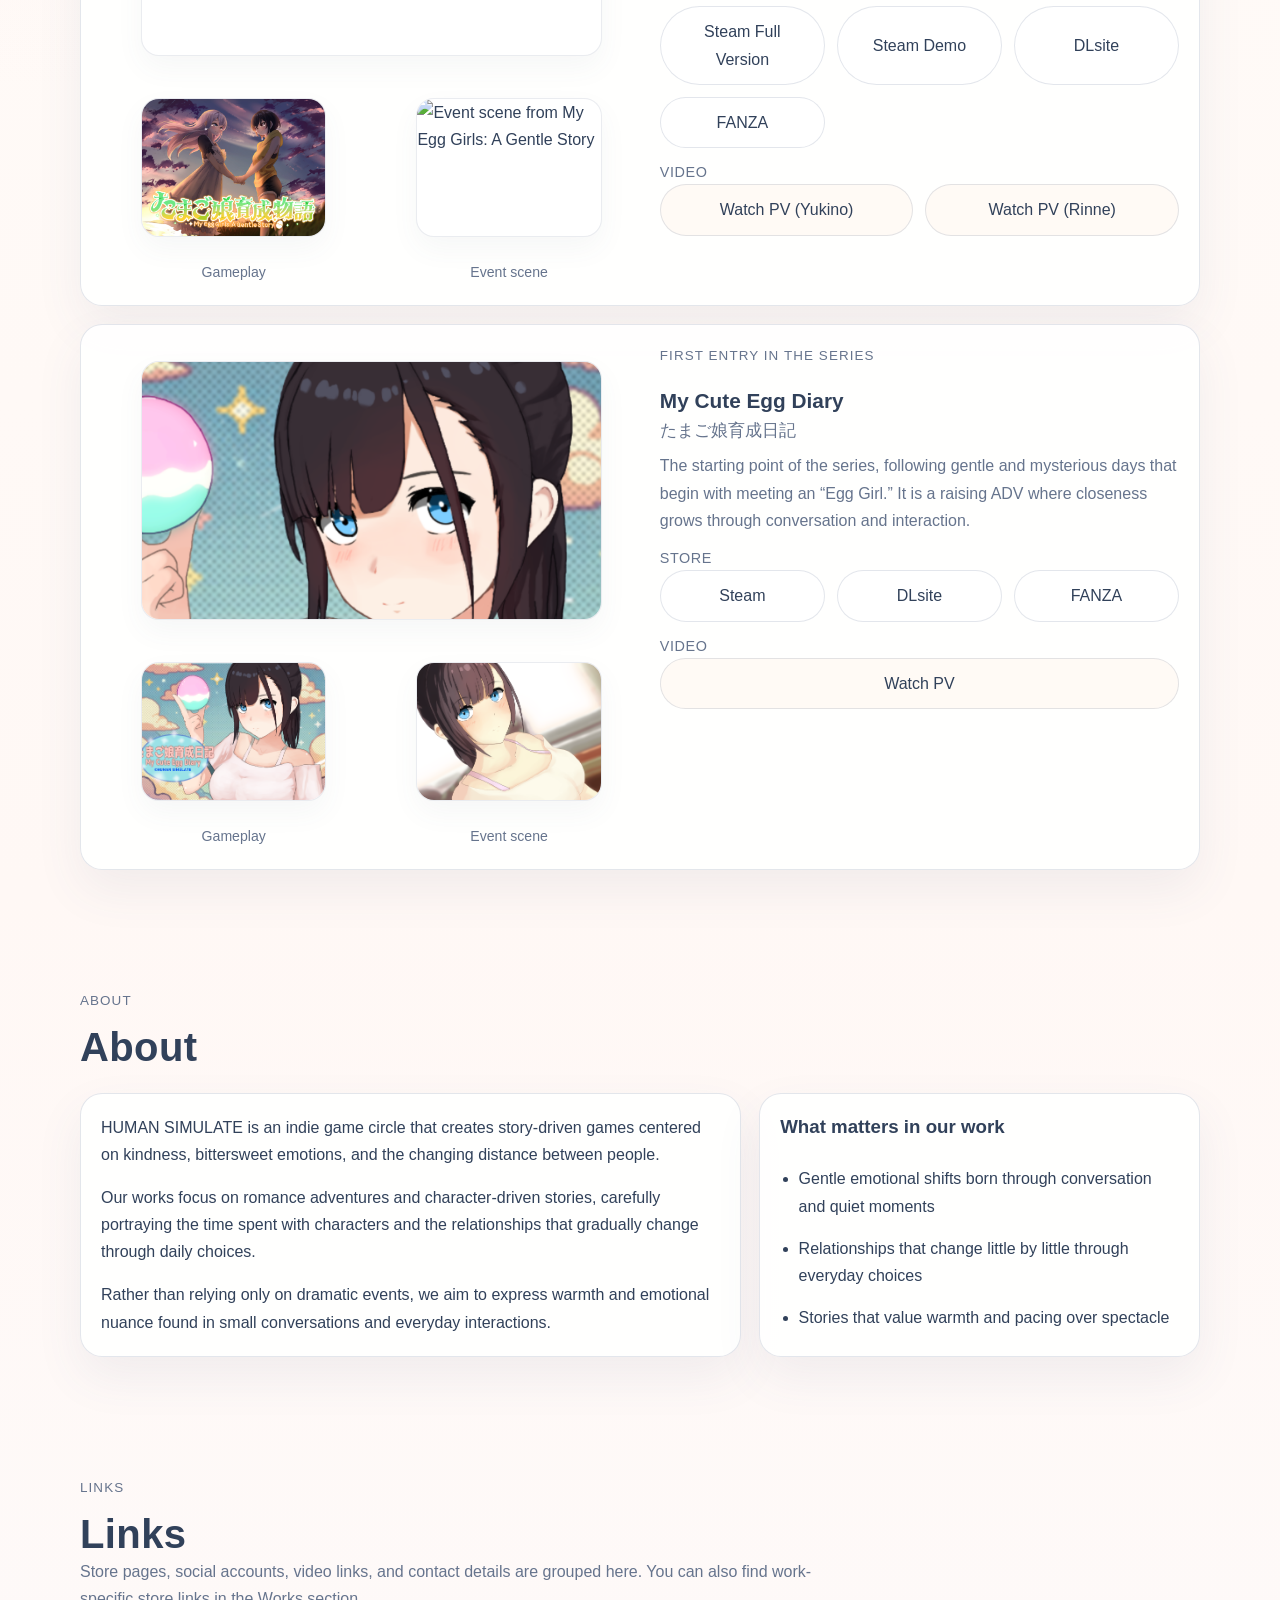
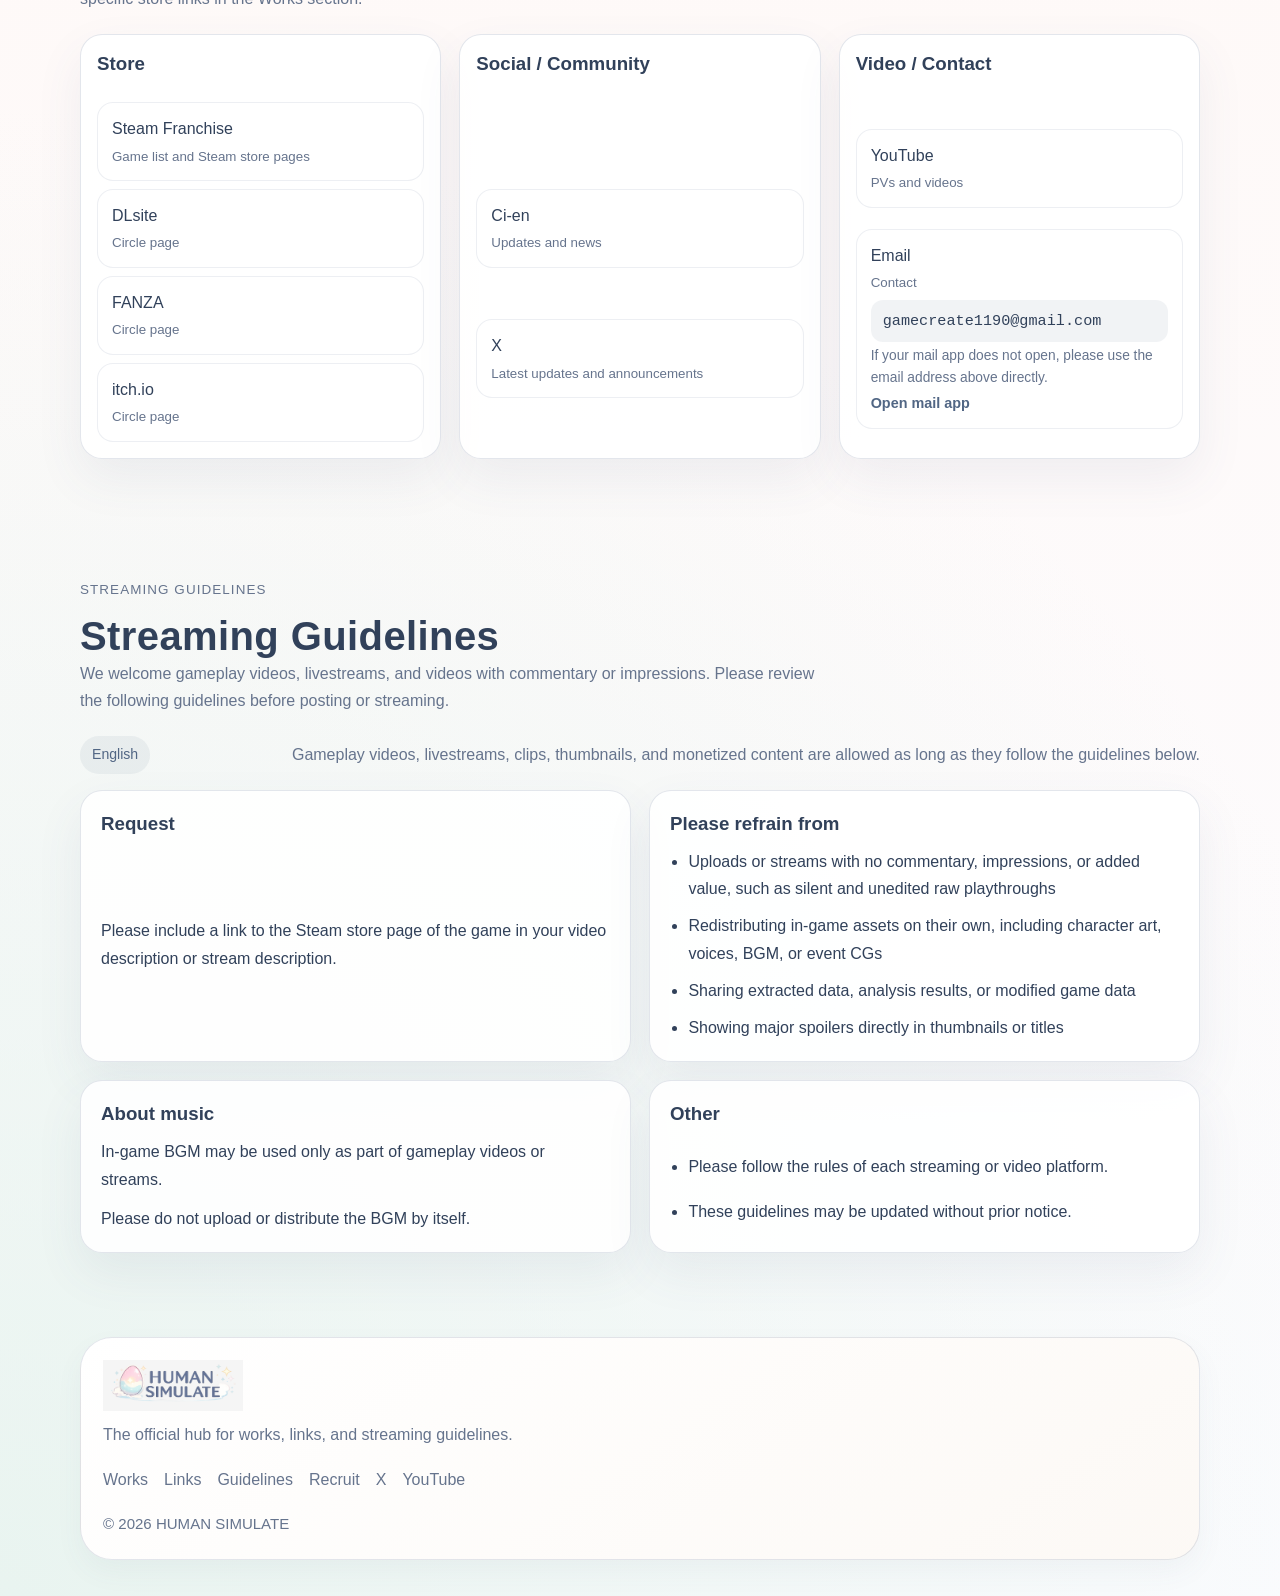
==== commit 64489d51: "Add files via upload" ====
--- a/en/index.html
+++ b/en/index.html
@@ -22,6 +22,15 @@
   <link rel="alternate" hreflang="ja" href="../index.html">
   <link rel="alternate" hreflang="en" href="index.html">
   <link rel="stylesheet" href="../style.css">
+  <!-- Google tag (gtag.js) -->
+  <script async src="https://www.googletagmanager.com/gtag/js?id=G-D9LKPD24TH"></script>
+  <script>
+    window.dataLayer = window.dataLayer || [];
+    function gtag(){dataLayer.push(arguments);}
+    gtag('js', new Date());
+
+    gtag('config', 'G-D9LKPD24TH');
+  </script>
   <script src="../script.js" defer></script>
 </head>
 <body class="page-home">
@@ -107,6 +116,69 @@
             <div class="work-card__gallery">
               <figure class="media-frame media-frame--wide">
                 <img
+                  src="../assets/images/tamagomusumetoisyo1.png"
+                  alt="Main visual for Together with an Egg Girl! Touka's Raising Diary"
+                  width="1920"
+                  height="1080"
+                  loading="lazy"
+                >
+              </figure>
+
+              <div class="work-card__thumbs">
+                <div class="media-thumb">
+                  <figure class="media-frame media-frame--thumb">
+                    <img
+                      src="../assets/images/tamagomusumetoisyo1.png"
+                      alt="Gameplay screen from Together with an Egg Girl! Touka's Raising Diary"
+                      width="1920"
+                      height="1080"
+                      loading="lazy"
+                    >
+                  </figure>
+                  <p class="media-thumb__label">Gameplay screen</p>
+                </div>
+
+                <div class="media-thumb">
+                  <figure class="media-frame media-frame--thumb">
+                    <img
+                      src="../assets/images/tamagomusumetoisyo2.png"
+                      alt="Event scene from Together with an Egg Girl! Touka's Raising Diary"
+                      width="1280"
+                      height="720"
+                      loading="lazy"
+                    >
+                  </figure>
+                  <p class="media-thumb__label">Event scene</p>
+                </div>
+              </div>
+            </div>
+
+            <div class="work-card__body">
+              <div class="work-card__intro">
+                <p class="eyebrow">Third Entry in the Series</p>
+                <h3 class="work-card__title">
+                  <span class="work-card__title-main">Together with an Egg Girl! Touka's Raising Diary</span>
+                  <span class="work-card__title-sub">たまご娘と一緒！ 透花の育成日記</span>
+                </h3>
+                <p class="work-card__text">A short raising ADV about Touka, a shy girl born from a mysterious egg delivered one day. Through daily conversations and gentle care, her expressions and feelings slowly begin to change as the distance between you grows closer.</p>
+              </div>
+
+              <div class="work-card__links">
+                <div>
+                  <p class="work-card__label">Store</p>
+                  <div class="button-row">
+                    <a class="button button--chip" href="https://dlsharing.com/maniax/work/=/product_id/RJ01617047.html" target="_blank" rel="noopener noreferrer">DLsite</a>
+                    <a class="button button--chip" href="https://www.dmm.co.jp/dc/doujin/-/detail/=/cid=d_760584/" target="_blank" rel="noopener noreferrer">FANZA</a>
+                  </div>
+                </div>
+              </div>
+            </div>
+          </article>
+
+          <article class="work-card card">
+            <div class="work-card__gallery">
+              <figure class="media-frame media-frame--wide">
+                <img
                   src="../assets/images/banner-egg-girls-story.png"
                   alt="Banner artwork for My Egg Girls: A Gentle Story"
                   width="3840"
@@ -146,7 +218,7 @@
 
             <div class="work-card__body">
               <div class="work-card__intro">
-                <p class="eyebrow">Latest Release</p>
+                <p class="eyebrow">Second Entry in the Series</p>
                 <h3 class="work-card__title">
                   <span class="work-card__title-main">My Egg Girls: A Gentle Story</span>
                   <span class="work-card__title-sub">たまご娘育成物語</span>
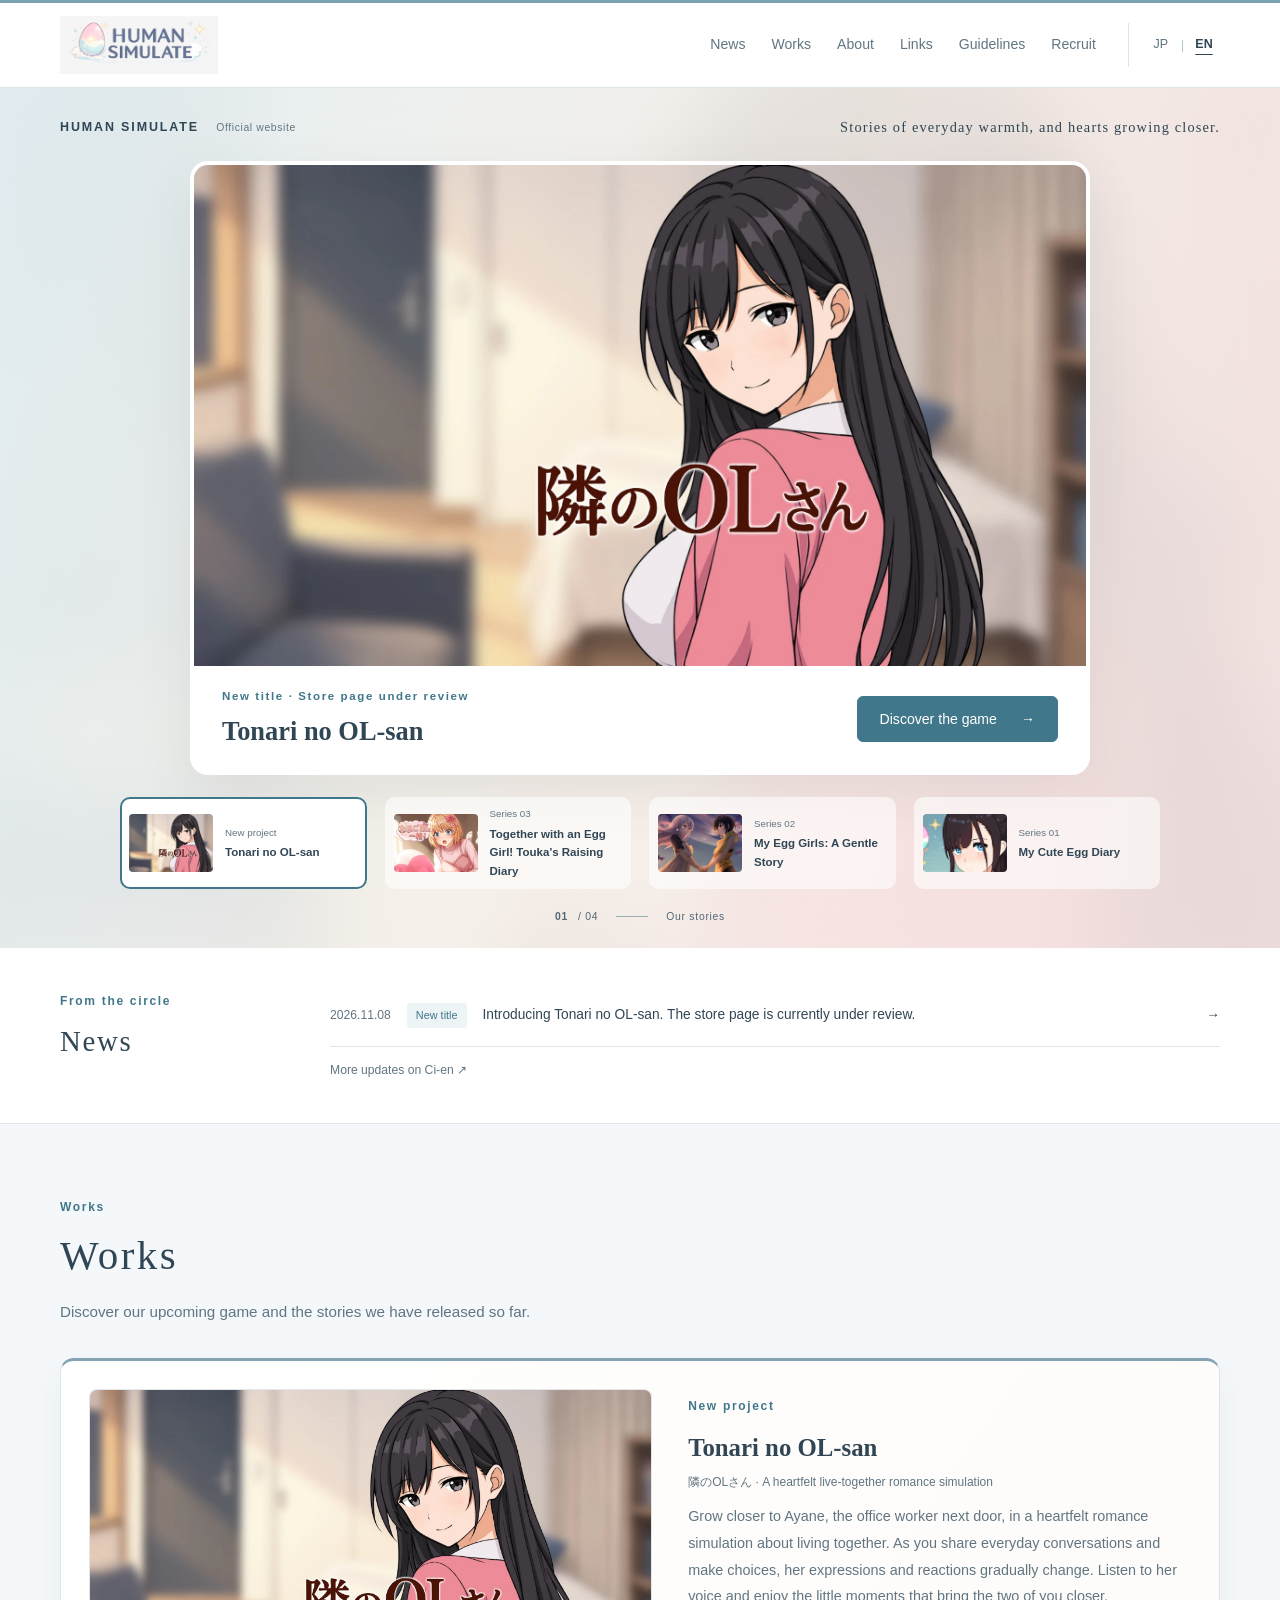
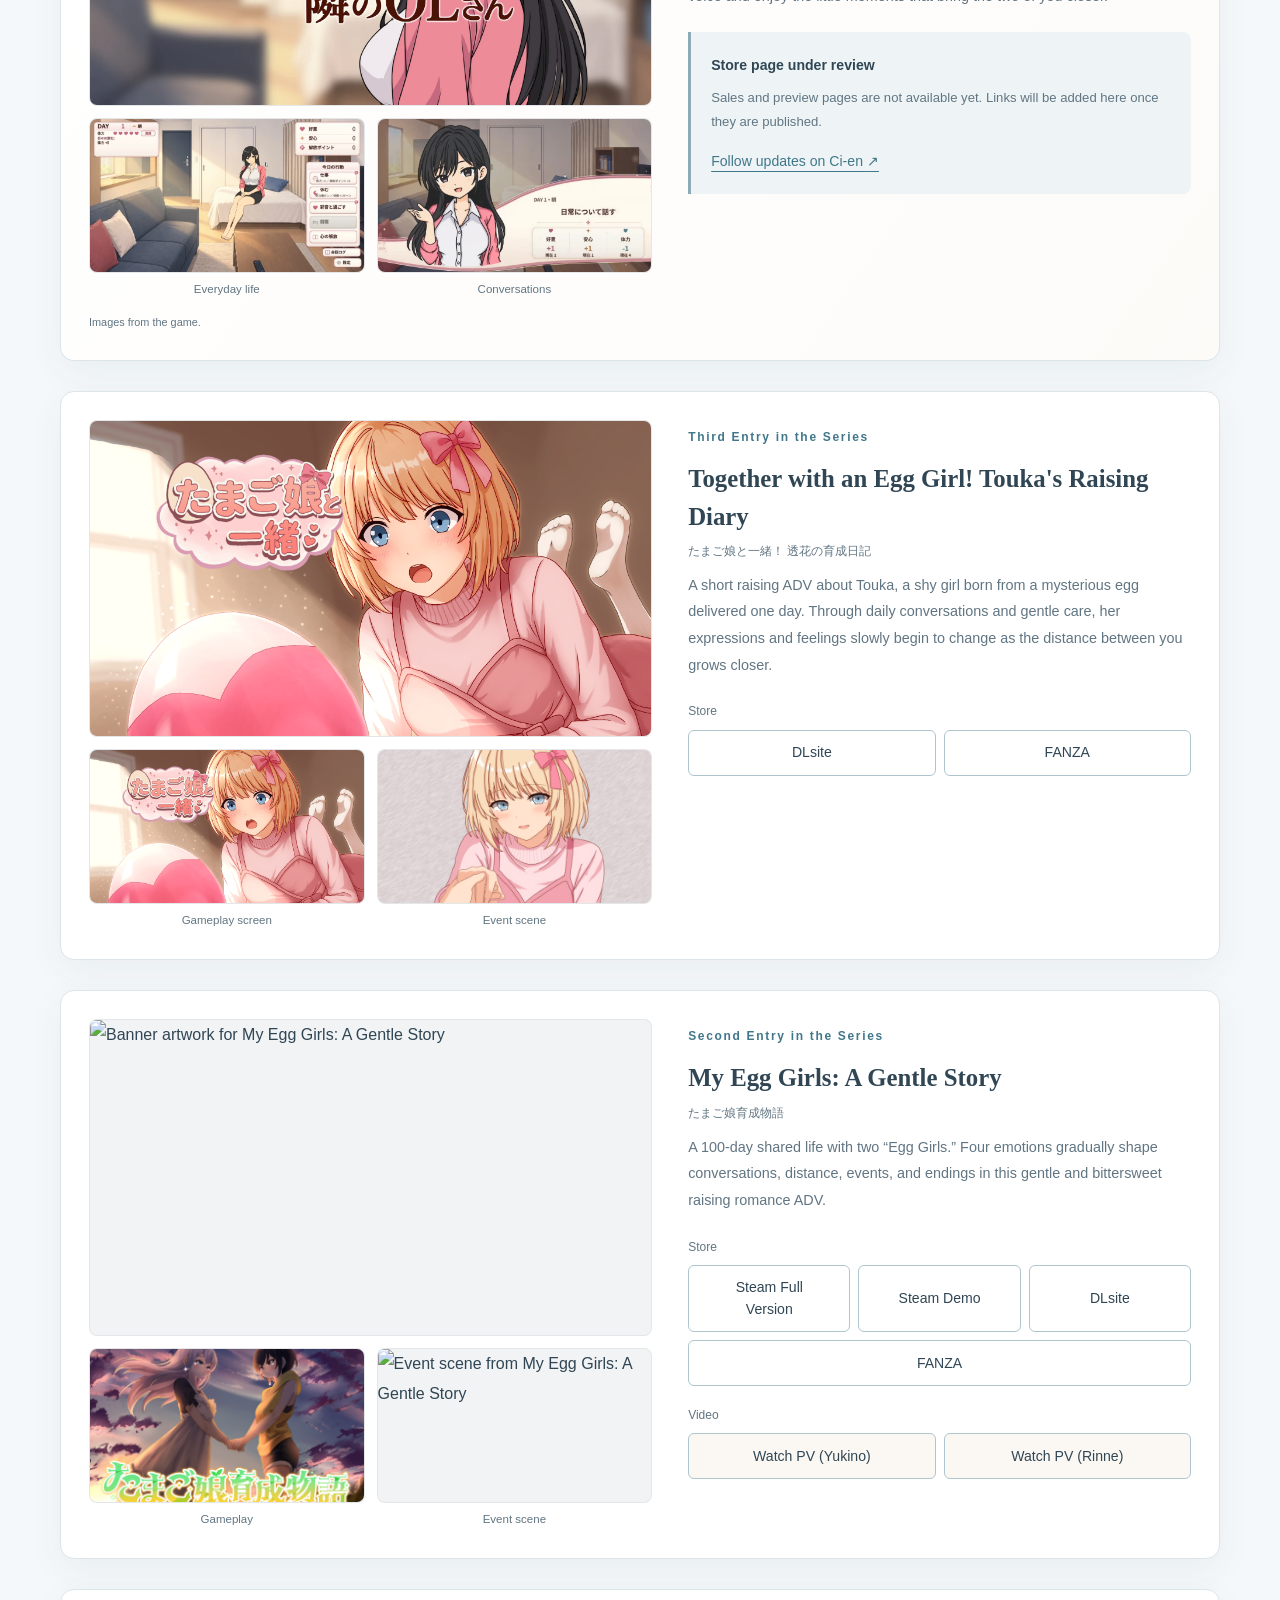
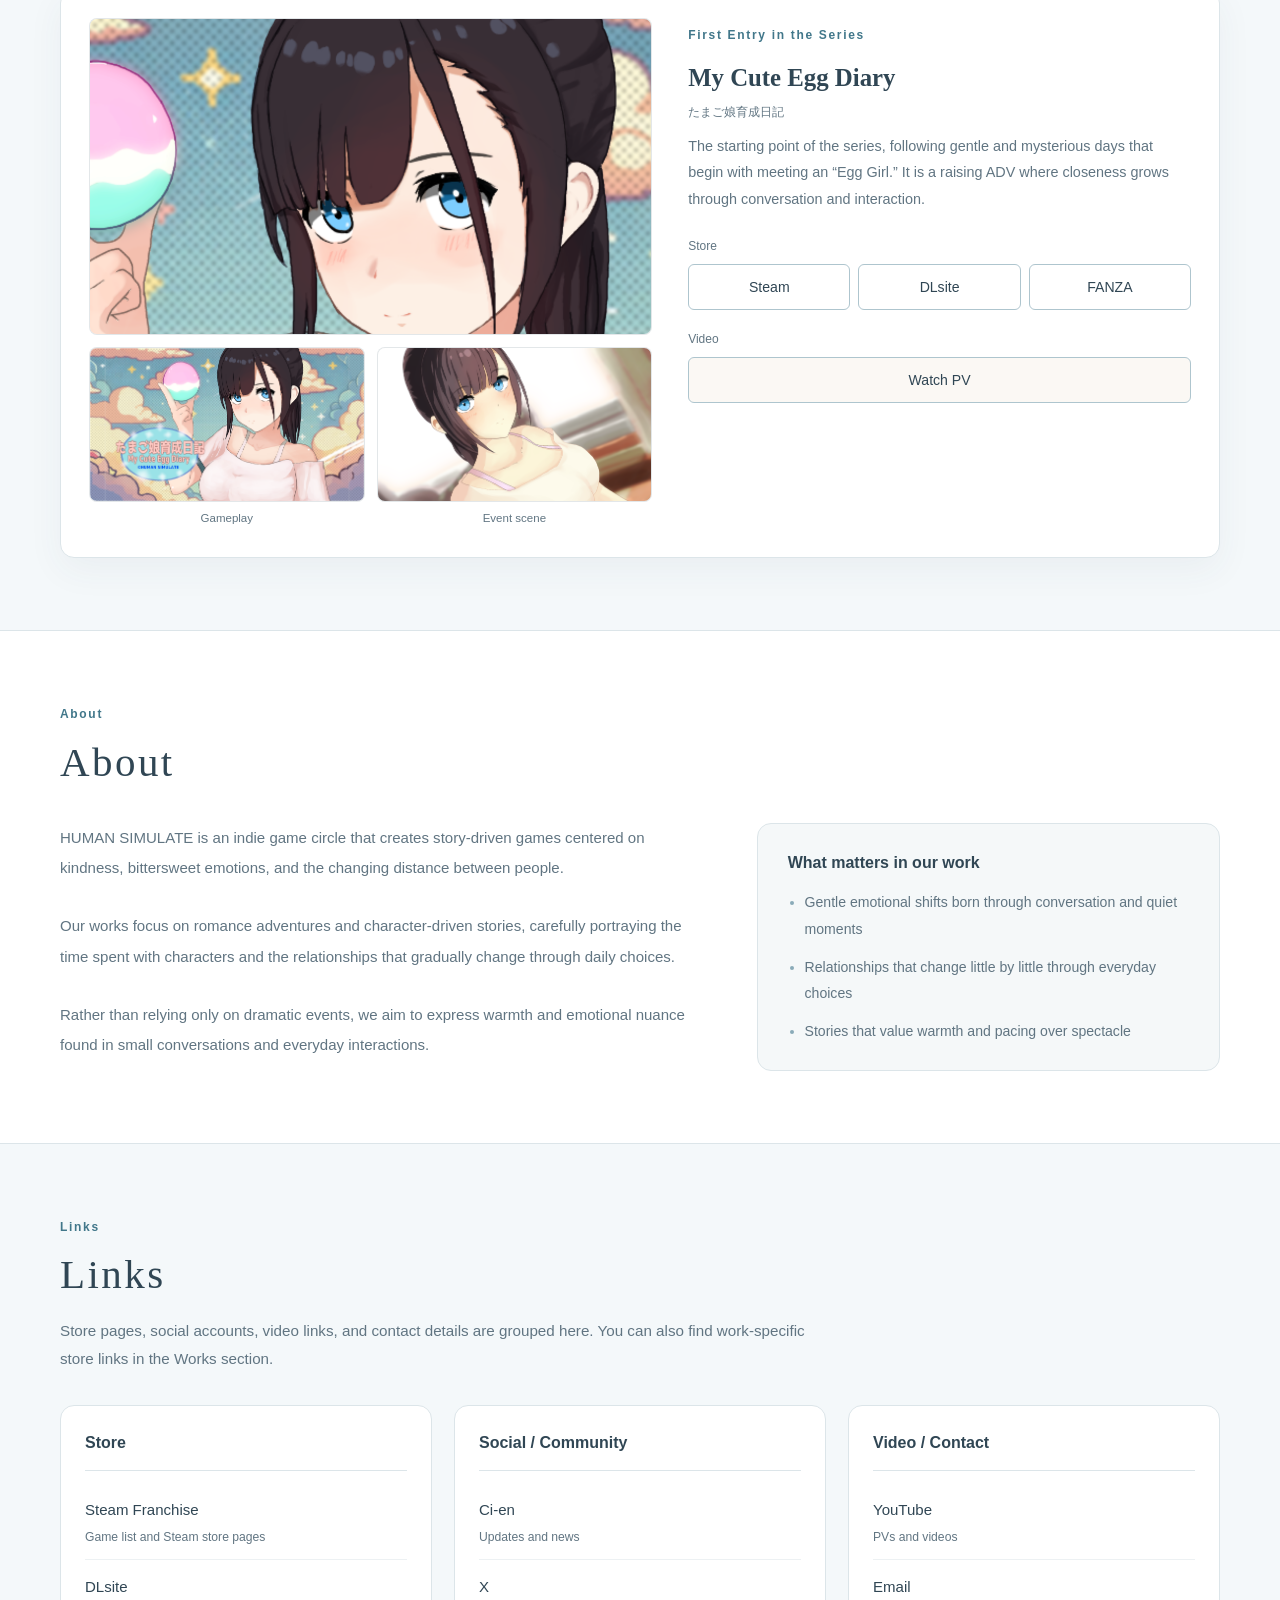
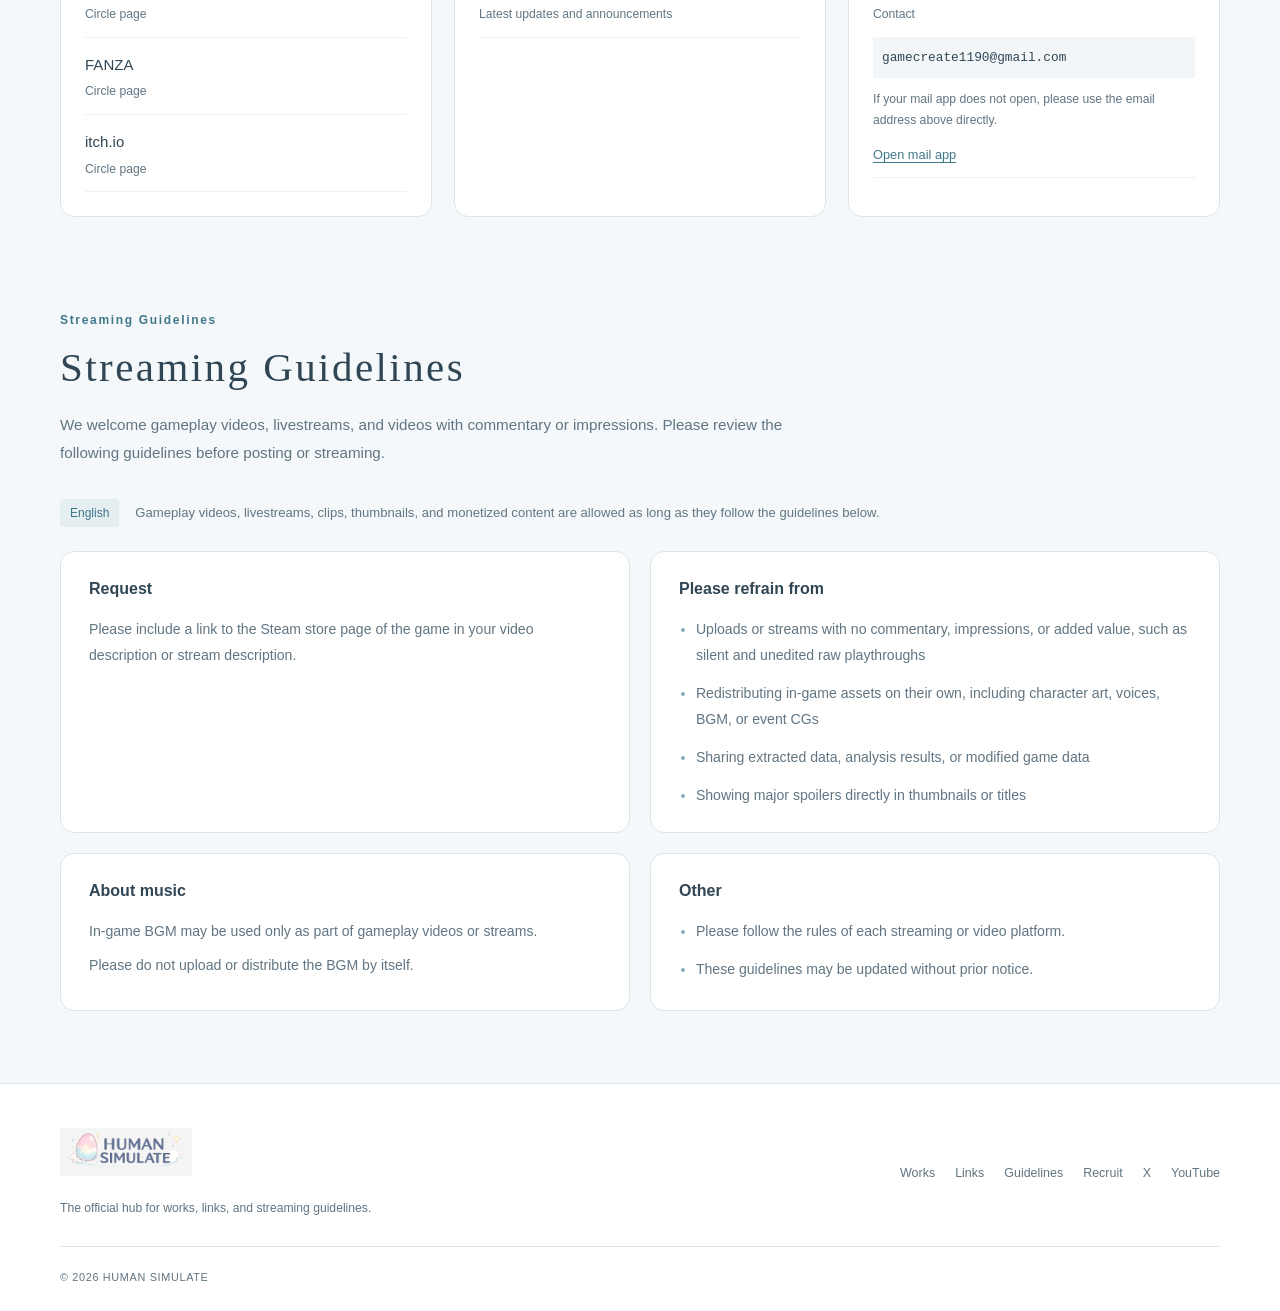
==== commit 52cbb986: "Feature Tonari no OL-san and refresh the official site Add the author's Japanese introduction and En" ====
--- a/en/index.html
+++ b/en/index.html
@@ -4,19 +4,21 @@
   <meta charset="utf-8">
   <meta name="viewport" content="width=device-width, initial-scale=1">
   <title>HUMAN SIMULATE | Indie Circle for Romance Adventure Games</title>
-  <meta name="description" content="The official site of HUMAN SIMULATE, an indie game circle focused on romance adventure games, links, circle information, and streaming guidelines.">
-  <meta name="theme-color" content="#fff8f4">
+  <meta name="description" content="The official HUMAN SIMULATE website. Discover our upcoming game Tonari no OL-san, the Egg Girl series, store links, and streaming guidelines.">
+  <meta name="theme-color" content="#f4f8fa">
   <meta property="og:type" content="website">
   <meta property="og:locale" content="en_US">
   <meta property="og:site_name" content="HUMAN SIMULATE">
   <meta property="og:title" content="HUMAN SIMULATE | Indie Circle for Romance Adventure Games">
   <meta property="og:description" content="An indie game circle focused on romance adventure games that carefully portray time spent with characters.">
-  <meta property="og:image" content="../assets/images/banner-egg-girls-story.png">
-  <meta property="og:image:alt" content="Main banner for My Egg Girls: A Gentle Story">
+  <meta property="og:url" content="https://humansim-official.github.io/human-simulate-site/en/">
+  <meta property="og:image" content="https://humansim-official.github.io/human-simulate-site/assets/images/ol-main.webp">
+  <meta property="og:image:alt" content="Main visual for Tonari no OL-san">
   <meta name="twitter:card" content="summary_large_image">
   <meta name="twitter:title" content="HUMAN SIMULATE | Indie Circle for Romance Adventure Games">
   <meta name="twitter:description" content="We create story-driven games that value kindness, bittersweet emotions, and subtle changes in relationships.">
-  <meta name="twitter:image" content="../assets/images/banner-egg-girls-story.png">
+  <meta name="twitter:image" content="https://humansim-official.github.io/human-simulate-site/assets/images/ol-main.webp">
+  <link rel="canonical" href="https://humansim-official.github.io/human-simulate-site/en/">
   <link rel="icon" type="image/png" href="../assets/images/favicon.png">
   <link rel="apple-touch-icon" href="../assets/images/favicon.png">
   <link rel="alternate" hreflang="ja" href="../index.html">
@@ -63,6 +65,7 @@
         </button>
 
         <nav class="site-nav" id="primary-navigation" aria-label="Primary navigation" data-nav>
+          <a class="site-nav__link" href="#news">News</a>
           <a class="site-nav__link" href="#works">Works</a>
           <a class="site-nav__link" href="#about">About</a>
           <a class="site-nav__link" href="#links">Links</a>
@@ -74,31 +77,101 @@
   </header>
 
   <main id="main-content">
-    <section class="hero section">
+    <section class="showcase" aria-label="Featured games" data-showcase>
+      <div class="showcase__atmosphere" aria-hidden="true"></div>
       <div class="section__shell">
-        <div class="hero__panel">
-          <div class="hero__content">
-            <p class="eyebrow">Official Site</p>
-            <h1 class="hero__title">HUMAN SIMULATE</h1>
-            <p class="hero__copy">An indie game circle focused on romance adventure games that carefully portray time spent with characters.</p>
-            <p class="hero__lead">We create story-driven games that value kindness, bittersweet emotions, and the subtle changes in distance between people.</p>
-
-            <div class="hero__actions">
-              <a class="button button--primary" href="#works">View Works</a>
-              <a class="button button--secondary" href="#links">View Links</a>
-            </div>
-          </div>
-
-          <div class="hero__media">
-            <figure class="media-frame media-frame--hero">
-              <img
-                src="../assets/images/banner-egg-girls-story.png"
-                alt="Main banner for My Egg Girls: A Gentle Story"
-                width="3840"
-                height="1240"
-              >
-            </figure>
-          </div>
+        <div class="showcase__intro">
+          <h1>HUMAN SIMULATE <span>Official website</span></h1>
+          <p>Stories of everyday warmth, and hearts growing closer.</p>
+        </div>
+
+        <div class="showcase__stage">
+          <article class="showcase__slide" id="feature-ol" data-slide aria-labelledby="feature-title-ol">
+            <a class="showcase__visual" href="#work-ol" tabindex="0">
+              <img src="../assets/images/ol-main.webp" alt="Key visual: Tonari no OL-san" width="1920" height="1080" fetchpriority="high">
+            </a>
+            <div class="showcase__caption">
+              <div>
+                <p class="eyebrow">New title · Store page under review</p>
+                <h2 id="feature-title-ol">Tonari no OL-san</h2>
+              </div>
+              <a class="button button--primary" href="#work-ol" tabindex="0">Discover the game<span aria-hidden="true">→</span></a>
+            </div>
+          </article>
+          <article class="showcase__slide" id="feature-touka" data-slide hidden aria-labelledby="feature-title-touka">
+            <a class="showcase__visual" href="#work-touka" tabindex="-1">
+              <img src="../assets/images/feature-touka.webp" alt="Key visual: Together with an Egg Girl! Touka's Raising Diary" width="1280" height="720" loading="lazy">
+            </a>
+            <div class="showcase__caption">
+              <div>
+                <p class="eyebrow">Third entry in the series</p>
+                <h2 id="feature-title-touka">Together with an Egg Girl! Touka's Raising Diary</h2>
+              </div>
+              <a class="button button--primary" href="#work-touka" tabindex="-1">Discover the game<span aria-hidden="true">→</span></a>
+            </div>
+          </article>
+          <article class="showcase__slide" id="feature-story" data-slide hidden aria-labelledby="feature-title-story">
+            <a class="showcase__visual" href="#work-story" tabindex="-1">
+              <img src="../assets/images/feature-story.webp" alt="Key visual: My Egg Girls: A Gentle Story" width="1600" height="517" loading="lazy">
+            </a>
+            <div class="showcase__caption">
+              <div>
+                <p class="eyebrow">Second entry in the series</p>
+                <h2 id="feature-title-story">My Egg Girls: A Gentle Story</h2>
+              </div>
+              <a class="button button--primary" href="#work-story" tabindex="-1">Discover the game<span aria-hidden="true">→</span></a>
+            </div>
+          </article>
+          <article class="showcase__slide" id="feature-diary" data-slide hidden aria-labelledby="feature-title-diary">
+            <a class="showcase__visual" href="#work-diary" tabindex="-1">
+              <img src="../assets/images/feature-diary.webp" alt="Key visual: My Cute Egg Diary" width="1600" height="517" loading="lazy">
+            </a>
+            <div class="showcase__caption">
+              <div>
+                <p class="eyebrow">First entry in the series</p>
+                <h2 id="feature-title-diary">My Cute Egg Diary</h2>
+              </div>
+              <a class="button button--primary" href="#work-diary" tabindex="-1">Discover the game<span aria-hidden="true">→</span></a>
+            </div>
+          </article>
+        </div>
+
+        <div class="showcase__selectors" aria-label="Choose a featured game" hidden>
+          <button class="showcase__selector" type="button" data-slide-select="0" aria-pressed="true" aria-controls="feature-ol">
+            <img src="../assets/images/ol-thumb.webp" alt="" width="320" height="180" loading="lazy">
+            <span><small>New project</small>Tonari no OL-san</span>
+          </button>
+          <button class="showcase__selector" type="button" data-slide-select="1" aria-pressed="false" aria-controls="feature-touka">
+            <img src="../assets/images/feature-touka.webp" alt="" width="320" height="180" loading="lazy">
+            <span><small>Series 03</small>Together with an Egg Girl! Touka's Raising Diary</span>
+          </button>
+          <button class="showcase__selector" type="button" data-slide-select="2" aria-pressed="false" aria-controls="feature-story">
+            <img src="../assets/images/feature-story.webp" alt="" width="320" height="180" loading="lazy">
+            <span><small>Series 02</small>My Egg Girls: A Gentle Story</span>
+          </button>
+          <button class="showcase__selector" type="button" data-slide-select="3" aria-pressed="false" aria-controls="feature-diary">
+            <img src="../assets/images/feature-diary.webp" alt="" width="320" height="180" loading="lazy">
+            <span><small>Series 01</small>My Cute Egg Diary</span>
+          </button>
+        </div>
+        <p class="showcase__position" aria-live="polite" aria-atomic="true"><span data-slide-number>01</span> / 04 <span class="showcase__position-line" aria-hidden="true"></span> Our stories</p>
+      </div>
+    </section>
+
+    <section class="news section" id="news" aria-labelledby="news-heading">
+      <div class="section__shell news__layout">
+        <div class="section__head">
+          <p class="eyebrow">From the circle</p>
+          <h2 class="section__title" id="news-heading">News</h2>
+        </div>
+        <div class="news__list">
+          <a class="news__item" href="#work-ol">
+            <time datetime="2026-11-08">2026.11.08</time>
+            <span class="news__tag">New title</span>
+            <span>Introducing Tonari no OL-san. The store page is currently under review.</span>
+            <span aria-hidden="true">→</span>
+          </a>
+          <a class="news__community" href="https://ci-en.dlsite.com/creator/24900" target="_blank" rel="noopener noreferrer">More updates on Ci-en <span aria-hidden="true">↗</span></a>
         </div>
       </div>
     </section>
@@ -108,11 +181,50 @@
         <div class="section__head">
           <p class="eyebrow">Works</p>
           <h2 class="section__title">Works</h2>
-          <p class="section__lead">Our latest release is featured first, with direct links to each platform and supporting visuals for each title.</p>
+          <p class="section__lead">Discover our upcoming game and the stories we have released so far.</p>
         </div>
 
         <div class="works-grid">
-          <article class="work-card card">
+          <article class="work-card card work-card--upcoming" id="work-ol">
+            <div class="work-card__gallery">
+              <figure class="media-frame media-frame--wide">
+                <img src="../assets/images/ol-main.webp" alt="Main visual for Tonari no OL-san" width="1920" height="1080" loading="lazy">
+              </figure>
+              <div class="work-card__thumbs">
+                <figure class="media-thumb">
+                  <div class="media-frame media-frame--thumb">
+                    <img src="../assets/images/ol-daily.webp" alt="A daily-life gameplay scene from Tonari no OL-san" width="885" height="500" loading="lazy">
+                  </div>
+                  <figcaption class="media-thumb__label">Everyday life</figcaption>
+                </figure>
+                <figure class="media-thumb">
+                  <div class="media-frame media-frame--thumb">
+                    <img src="../assets/images/ol-talk.webp" alt="A conversation scene from Tonari no OL-san" width="900" height="500" loading="lazy">
+                  </div>
+                  <figcaption class="media-thumb__label">Conversations</figcaption>
+                </figure>
+              </div>
+              <p class="work-card__image-note">Images from the game.</p>
+            </div>
+            <div class="work-card__body">
+              <div class="work-card__intro">
+                <p class="eyebrow">New project</p>
+                <h3 class="work-card__title">
+                  <span class="work-card__title-main">Tonari no OL-san</span>
+                  <span class="work-card__title-sub">隣のOLさん · A heartfelt live-together romance simulation</span>
+                </h3>
+                <p class="work-card__text">Grow closer to Ayane, the office worker next door, in a heartfelt romance simulation about living together. As you share everyday conversations and make choices, her expressions and reactions gradually change. Listen to her voice and enjoy the little moments that bring the two of you closer.</p>
+              </div>
+              <!-- Add the real store links here when their pages are published. -->
+              <div class="release-notice">
+                <span class="release-notice__status">Store page under review</span>
+                <p>Sales and preview pages are not available yet. Links will be added here once they are published.</p>
+                <a class="text-link" href="https://ci-en.dlsite.com/creator/24900" target="_blank" rel="noopener noreferrer">Follow updates on Ci-en <span aria-hidden="true">↗</span></a>
+              </div>
+            </div>
+          </article>
+
+          <article class="work-card card" id="work-touka">
             <div class="work-card__gallery">
               <figure class="media-frame media-frame--wide">
                 <img
@@ -175,7 +287,7 @@
             </div>
           </article>
 
-          <article class="work-card card">
+          <article class="work-card card" id="work-story">
             <div class="work-card__gallery">
               <figure class="media-frame media-frame--wide">
                 <img
@@ -248,7 +360,7 @@
             </div>
           </article>
 
-          <article class="work-card card">
+          <article class="work-card card" id="work-diary">
             <div class="work-card__gallery">
               <figure class="media-frame media-frame--wide">
                 <img
--- a/style.css
+++ b/style.css
@@ -1,772 +1,291 @@
 :root {
-  --font-sans: "Yu Gothic", "Hiragino Sans", "BIZ UDPGothic", "Noto Sans JP", sans-serif;
-  --bg: #fffdfb;
-  --surface: rgba(255, 255, 255, 0.88);
-  --surface-strong: #ffffff;
-  --text: #31415a;
-  --muted: #66748d;
-  --line: rgba(84, 103, 135, 0.16);
-  --line-strong: rgba(84, 103, 135, 0.24);
-  --shadow: 0 20px 48px rgba(74, 92, 123, 0.08);
-  --shadow-soft: 0 12px 28px rgba(74, 92, 123, 0.05);
-  --accent: #516684;
-  --radius-lg: 32px;
-  --radius-md: 22px;
-  --radius-sm: 16px;
-  --container: min(1120px, calc(100% - 32px));
-  --header-height: 76px;
+  --font-sans: "Yu Gothic", "Hiragino Sans", "BIZ UDPGothic", sans-serif;
+  --font-serif: "Yu Mincho", "Hiragino Mincho ProN", Georgia, serif;
+  --bg: #f4f8fa;
+  --surface: #fff;
+  --surface-strong: #fff;
+  --text: #304654;
+  --muted: #617582;
+  --accent: #41778a;
+  --line: #dce5e9;
+  --line-strong: #aec5ce;
+  --shadow: 0 12px 36px rgba(48, 70, 84, .055);
+  --shadow-soft: 0 4px 16px rgba(48, 70, 84, .04);
+  --radius-lg: 22px;
+  --radius-md: 14px;
+  --radius-sm: 8px;
+  --container: min(1160px, calc(100% - 48px));
+  --header-height: 84px;
 }
 
-*,
-*::before,
-*::after {
-  box-sizing: border-box;
-}
-
-html {
-  scroll-behavior: smooth;
-  scroll-padding-top: calc(var(--header-height) + 24px);
-}
-
+*, *::before, *::after { box-sizing: border-box; }
+html { scroll-behavior: smooth; scroll-padding-top: calc(var(--header-height) + 20px); }
 body {
   margin: 0;
-  min-width: 320px;
+  min-width: 0;
+  color: var(--text);
   font-family: var(--font-sans);
-  color: var(--text);
-  line-height: 1.7;
-  background:
-    radial-gradient(circle at top left, rgba(246, 231, 233, 0.82), transparent 34%),
-    radial-gradient(circle at right top, rgba(230, 241, 250, 0.85), transparent 28%),
-    radial-gradient(circle at left bottom, rgba(228, 242, 236, 0.8), transparent 30%),
-    linear-gradient(180deg, #fffdfa 0%, #fff8f5 52%, #fcfcff 100%);
+  line-height: 1.85;
+  background: var(--bg);
   text-rendering: optimizeLegibility;
 }
+img { display: block; max-width: 100%; height: auto; }
+figure { margin: 0; }
+a { color: inherit; text-decoration: none; }
+button, input, textarea, select { font: inherit; }
+button { cursor: pointer; color: inherit; }
+[hidden] { display: none !important; }
+:focus-visible { outline: 3px solid var(--accent); outline-offset: 5px; }
+::selection { color: #233f4b; background: #d8edf2; }
+.skip-link {
+  position: fixed; z-index: 100; top: 12px; left: 12px; padding: 10px 18px;
+  background: #fff; border: 1px solid var(--accent); transform: translateY(-180%);
+}
+.skip-link:focus { transform: none; }
+.site-header {
+  position: sticky; top: 0; z-index: 20;
+  background: rgba(255, 255, 255, .96);
+  border-top: 3px solid #79a3b4; border-bottom: 1px solid var(--line);
+  backdrop-filter: blur(14px);
+}
+.site-header__shell, .section__shell, .site-footer__shell { width: var(--container); margin-inline: auto; }
+.site-header__shell {
+  min-height: var(--header-height); position: relative; display: flex;
+  align-items: center; justify-content: space-between; gap: 20px;
+}
+.brand { display: inline-flex; flex-shrink: 0; align-items: center; }
+.brand__logo { width: 158px; height: auto; }
+.site-header__utility { display: flex; align-items: center; gap: 22px; margin-left: auto; }
+.site-nav { display: flex; align-items: center; gap: 6px; }
+.site-nav__link {
+  padding: 14px 10px; font-size: .88rem; color: var(--muted);
+  border-bottom: 2px solid transparent;
+  transition: border-color .18s, color .18s;
+}
+.site-nav__link:hover, .site-nav__link[aria-current="page"] { color: var(--accent); border-bottom-color: var(--accent); }
+.lang-switch { order: 2; display: flex; align-items: center; gap: 4px; padding-left: 16px; border-left: 1px solid var(--line); }
+.lang-switch__link { display: grid; place-items: center; min-width: 32px; min-height: 44px; font-size: .78rem; color: var(--muted); }
+.lang-switch__link[aria-current="page"] { font-weight: 700; color: var(--text); text-decoration: underline; text-underline-offset: 6px; }
+.lang-switch__divider { color: var(--line-strong); font-size: .75rem; }
+.menu-toggle {
+  display: none; align-items: center; justify-content: center; flex-direction: column;
+  gap: 5px; width: 44px; height: 44px; padding: 0; border: 1px solid var(--line);
+  background: #fff; border-radius: 8px;
+}
+.menu-toggle__label { position: absolute; width: 1px; height: 1px; overflow: hidden; clip-path: inset(50%); }
+.menu-toggle__line { width: 18px; height: 1px; background: var(--text); }
+.section { position: relative; padding: 72px 0; }
+.section[id], .work-card[id] { scroll-margin-top: calc(var(--header-height) + 24px); }
+.section__head { max-width: 780px; margin-bottom: 32px; }
+.eyebrow { margin: 0 0 8px; font-size: .75rem; font-weight: 600; letter-spacing: .14em; color: var(--accent); }
+.section__title { margin: 0 0 14px; font-family: var(--font-serif); font-size: clamp(1.85rem, 3.2vw, 2.6rem); font-weight: 500; line-height: 1.4; letter-spacing: .06em; }
+.section__lead, .page-hero__lead, .page-hero__subtext { margin: 0; color: var(--muted); font-size: .95rem; }
+.button {
+  display: inline-flex; align-items: center; justify-content: center; gap: 24px;
+  min-height: 46px; padding: 10px 22px; border: 1px solid var(--line-strong);
+  border-radius: 6px; text-align: center; font-size: .88rem; line-height: 1.6;
+  transition: background-color .18s, border-color .18s;
+}
+.button:hover { background: #eaf2f5; border-color: var(--accent); }
+.button--primary { color: #fff; background: var(--accent); border-color: var(--accent); }
+.button--primary:hover { color: #fff; background: #305f70; }
+.button--secondary, .button--chip { background: #fff; }
+.button--ghost { background: #fbf8f4; }
+.text-link { color: var(--accent); font-size: .88rem; text-decoration: underline; text-underline-offset: 5px; }
 
-img {
-  display: block;
-  max-width: 100%;
-  height: auto;
-}
+/* A manual showcase keeps visitors in control and works without auto-play. */
+.showcase {
+  --showcase-art: url("assets/images/ol-main.webp");
+  position: relative; isolation: isolate; overflow: hidden;
+  padding: 26px 0 22px; background: #f1e9e3;
+}
+.showcase__atmosphere {
+  position: absolute; z-index: -2; inset: -60px;
+  background: var(--showcase-art) center / cover;
+  filter: blur(42px); opacity: .23;
+}
+.showcase::after {
+  content: ""; position: absolute; z-index: -1; inset: 0; pointer-events: none;
+  background: linear-gradient(110deg, rgba(226,241,246,.86), rgba(255,250,244,.55) 55%, rgba(246,225,226,.75));
+}
+.showcase__intro { display: flex; align-items: center; justify-content: space-between; gap: 18px; margin: 0 0 20px; }
+.showcase__intro h1 { margin: 0; font-size: .78rem; font-weight: 600; letter-spacing: .15em; }
+.showcase__intro h1 span { padding-left: 12px; font-size: .65rem; letter-spacing: .06em; color: var(--muted); font-weight: 400; }
+.showcase__intro > p { margin: 0; font-family: var(--font-serif); font-size: .9rem; letter-spacing: .08em; }
+.showcase__stage { max-width: 900px; margin: auto; border: 4px solid #fff; border-radius: 18px; overflow: hidden; background: #fff; box-shadow: 0 20px 55px rgba(62,76,83,.09); }
+.showcase__visual { display: block; background: #ede8e3; }
+.showcase__visual img { width: 100%; height: auto; aspect-ratio: 16 / 9; object-fit: contain; }
+.showcase__caption { display: flex; align-items: center; justify-content: space-between; gap: 24px; padding: 20px 28px; background: #fff; }
+.showcase__caption .eyebrow { margin-bottom: 4px; font-size: .72rem; }
+.showcase__caption h2 { margin: 0; font-family: var(--font-serif); font-size: clamp(1.1rem, 2.2vw, 1.65rem); font-weight: 600; line-height: 1.5; }
+.showcase__caption .button { flex-shrink: 0; }
+.showcase__selectors { max-width: 1040px; margin: 22px auto 0; display: grid; grid-template-columns: repeat(4, minmax(0, 1fr)); gap: 18px; }
+.showcase__selector {
+  display: grid; grid-template-columns: 84px minmax(0,1fr); align-items: center; gap: 12px;
+  padding: 7px; text-align: left; background: rgba(255,255,255,.6);
+  border: 2px solid transparent; border-radius: 10px;
+  transition: background-color .18s, border-color .18s;
+}
+.showcase__selector:hover { background: #fff; }
+.showcase__selector[aria-pressed="true"] { border-color: var(--accent); background: #fff; }
+.showcase__selector img { width: 84px; height: 58px; object-fit: cover; border-radius: 4px; }
+.showcase__selector > span { font-size: .72rem; line-height: 1.6; font-weight: 600; overflow-wrap: anywhere; }
+.showcase__selector small { display: block; font-size: .61rem; font-weight: 400; color: var(--muted); margin-bottom: 3px; }
+.showcase__position { display: flex; justify-content: center; align-items: center; gap: 10px; margin: 18px 0 0; font-size: .65rem; letter-spacing: .07em; color: #526977; }
+.showcase__position [data-slide-number] { font-weight: 700; }
+.showcase__position-line { width: 32px; height: 1px; background: #9ab1ba; margin-inline: 8px; }
+.news { background: #fff; padding: 42px 0; border-bottom: 1px solid var(--line); }
+.news__layout { display: grid; grid-template-columns: 230px minmax(0, 1fr); gap: 40px; align-items: start; }
+.news .section__head { margin: 0; }
+.news .section__title { font-size: 1.8rem; margin: 0; }
+.news__item { display: grid; grid-template-columns: auto auto minmax(0,1fr) auto; gap: 16px; align-items: baseline; padding: 12px 0 18px; border-bottom: 1px solid var(--line); font-size: .86rem; }
+.news__item:hover { color: var(--accent); }
+.news__item time { color: var(--muted); font-size: .76rem; font-variant-numeric: tabular-nums; }
+.news__tag { font-size: .68rem; padding: 2px 9px; background: #edf4f6; color: var(--accent); border-radius: 3px; }
+.news__community { display: block; width: fit-content; margin-top: 12px; color: var(--muted); font-size: .76rem; }
+.news__community:hover { text-decoration: underline; }
+.card { border: 1px solid var(--line); border-radius: var(--radius-md); background: var(--surface); box-shadow: var(--shadow); }
+.works-grid { display: grid; gap: 30px; }
+.work-card { display: grid; grid-template-columns: minmax(0,1.12fr) minmax(0,1fr); gap: 36px; padding: 28px; align-items: start; }
+.work-card--upcoming { border-top: 3px solid #83a5b3; background: linear-gradient(125deg,#fff,#fdfbf8); }
+.work-card__gallery { display: grid; gap: 12px; min-width: 0; }
+.media-frame { overflow: hidden; border-radius: 8px; background: #f1f3f4; border: 1px solid rgba(70,91,106,.08); }
+.media-frame img { width: 100%; height: 100%; object-fit: cover; }
+.media-frame--wide { aspect-ratio: 16 / 9; }
+.media-frame--thumb { aspect-ratio: 16 / 9; }
+.work-card__thumbs { display: grid; grid-template-columns: repeat(2,minmax(0,1fr)); gap: 12px; }
+.media-thumb { display: grid; gap: 6px; }
+.media-thumb__label { margin: 0; text-align: center; font-size: .72rem; color: var(--muted); }
+.work-card__image-note { margin: 0; font-size: .68rem; color: var(--muted); }
+.work-card__body { display: grid; gap: 22px; padding-block: 6px; min-width: 0; }
+.work-card__intro { display: grid; gap: 12px; }
+.work-card__intro .eyebrow { margin: 0; }
+.work-card__title { display: grid; gap: 7px; margin: 0; line-height: 1.5; font-size: clamp(1.25rem, 2vw, 1.55rem); }
+.work-card__title-main { font-family: var(--font-serif); font-weight: 600; overflow-wrap: anywhere; }
+.work-card__title-sub { font-size: .75rem; color: var(--muted); font-weight: 400; }
+.work-card__text { margin: 0; font-size: .9rem; color: var(--muted); }
+.work-card__links { display: grid; gap: 18px; }
+.work-card__label { margin: 0 0 7px; font-size: .75rem; color: var(--muted); }
+.button-row { display: flex; flex-wrap: wrap; gap: 8px; }
+.button-row .button { flex: 1 1 120px; }
+.release-notice { padding: 18px 20px; background: #eef4f6; border-left: 3px solid #8cabb7; border-radius: 0 8px 8px 0; }
+.release-notice__status { font-weight: 700; font-size: .88rem; }
+.release-notice p { margin: 6px 0 12px; font-size: .82rem; color: var(--muted); }
+#about { background: #fff; border-block: 1px solid var(--line); }
+.about-layout { display: grid; grid-template-columns: minmax(0,1.4fr) minmax(0,1fr); gap: 48px; }
+.prose-block { display: grid; gap: 18px; }
+.prose-block.card { background: transparent; padding: 0; box-shadow: none; border: 0; }
+.prose-block p { margin: 0; color: var(--muted); font-size: .94rem; line-height: 2; }
+.about-panel { padding: 26px 30px; background: #f5f8f9; box-shadow: none; }
+.about-panel__title, .link-card__title, .guideline-card__title, .recruit-card__title { margin: 0 0 14px; font-size: 1rem; line-height: 1.6; font-weight: 600; }
+.feature-list, .guideline-list { display: grid; gap: 12px; margin: 0; padding-left: 1.2em; color: var(--muted); font-size: .88rem; }
+.feature-list li::marker, .guideline-list li::marker { color: #8aabb9; }
+.link-grid { display: grid; grid-template-columns: repeat(3,minmax(0,1fr)); gap: 22px; }
+.link-card { padding: 24px; box-shadow: none; }
+.link-card__title { padding-bottom: 14px; border-bottom: 1px solid var(--line); }
+.link-list { display: grid; gap: 2px; padding: 0; margin: 0; list-style: none; }
+.link-list__item { display: grid; gap: 2px; padding: 11px 0; border-bottom: 1px solid #edf1f3; }
+a.link-list__item:hover > span { color: var(--accent); text-decoration: underline; text-underline-offset: 4px; }
+.link-list__item > span { font-size: .94rem; }
+.link-list__item small { color: var(--muted); font-size: .76rem; }
+.link-list__address { margin: 9px 0; padding: 9px; font-size: .8rem; font-family: Consolas, monospace; background: #f2f6f8; overflow-wrap: anywhere; user-select: all; }
+.link-list__help { margin: 0 0 10px; color: var(--muted); font-size: .76rem; line-height: 1.7; }
+.link-list__action { color: var(--accent); font-size: .8rem; text-decoration: underline; text-underline-offset: 3px; }
+#guidelines { padding-top: 20px; }
+.guidelines-block { display: grid; gap: 24px; }
+.guidelines-block__meta { display: flex; align-items: baseline; flex-wrap: wrap; gap: 16px; }
+.lang-badge { display: inline-block; padding: 3px 10px; color: var(--accent); background: #e5eef1; border-radius: 4px; font-size: .75rem; }
+.guidelines-block__note { margin: 0; font-size: .82rem; color: var(--muted); }
+.guideline-grid { display: grid; grid-template-columns: repeat(2,minmax(0,1fr)); gap: 20px; }
+.guideline-card { padding: 24px 28px; box-shadow: none; }
+.guideline-card p, .recruit-card p { margin: 0 0 8px; font-size: .88rem; color: var(--muted); }
+.site-footer { padding: 44px 0 24px; background: #fff; border-top: 1px solid var(--line); }
+.site-footer__shell { display: grid; grid-template-columns: 1fr auto; gap: 26px 36px; align-items: center; }
+.brand__logo--footer { width: 132px; }
+.site-footer__text { margin: 12px 0 0; font-size: .76rem; color: var(--muted); }
+.site-footer__nav { display: flex; gap: 12px 20px; flex-wrap: wrap; justify-content: flex-end; font-size: .78rem; color: var(--muted); }
+.site-footer__nav a:hover { text-decoration: underline; text-underline-offset: 4px; }
+.site-footer__copy { grid-column: 1 / -1; margin: 0; padding-top: 20px; border-top: 1px solid var(--line); color: var(--muted); font-size: .68rem; letter-spacing: .06em; }
+.page-hero { background: linear-gradient(120deg,#e8f1f6,#fff9f3); }
+.page-hero__panel { display: grid; grid-template-columns: minmax(0,1.4fr) minmax(0,1fr); gap: 64px; align-items: center; }
+.page-hero__copy { display: grid; gap: 18px; }
+.page-hero__title { margin: 0; font-family: var(--font-serif); font-weight: 500; font-size: clamp(2rem,4vw,3rem); line-height: 1.4; }
+.hero__actions { display: flex; gap: 12px; flex-wrap: wrap; margin-top: 6px; }
+.status-card { padding: 28px; }
+.status-card__label { margin: 0 0 10px; font-size: .76rem; color: var(--accent); letter-spacing: .1em; }
+.status-card__title { margin: 0 0 10px; font-size: 1.1rem; }
+.status-card__text { margin: 0; font-size: .88rem; color: var(--muted); }
+.recruit-grid { display: grid; grid-template-columns: repeat(3,minmax(0,1fr)); gap: 24px; }
+.recruit-card { padding: 26px; }
 
-a {
-  color: inherit;
-  text-decoration: none;
-}
-
-button,
-input,
-textarea,
-select {
-  font: inherit;
-}
-
-button {
-  cursor: pointer;
-}
-
-:focus-visible {
-  outline: 3px solid rgba(81, 102, 132, 0.28);
-  outline-offset: 3px;
-}
-
-.skip-link {
-  position: absolute;
-  top: 12px;
-  left: 12px;
-  z-index: 100;
-  padding: 10px 14px;
-  border-radius: 999px;
-  background: var(--surface-strong);
-  border: 1px solid var(--line-strong);
-  box-shadow: var(--shadow-soft);
-  transform: translateY(-160%);
-  transition: transform 0.2s ease;
-}
-
-.skip-link:focus {
-  transform: translateY(0);
-}
-
-.site-header {
-  position: sticky;
-  top: 0;
-  z-index: 20;
-  border-bottom: 1px solid rgba(84, 103, 135, 0.1);
-  background: rgba(255, 252, 248, 0.82);
-  backdrop-filter: blur(18px);
-}
-
-.site-header__shell,
-.section__shell,
-.site-footer__shell {
-  width: var(--container);
-  margin: 0 auto;
-}
-
-.site-header__shell {
-  min-height: var(--header-height);
-  position: relative;
-  display: flex;
-  align-items: center;
-  justify-content: space-between;
-  gap: 18px;
-}
-
-.brand {
-  display: inline-flex;
-  align-items: center;
-  min-width: 0;
-}
-
-.brand__logo {
-  width: min(162px, 44vw);
-  height: auto;
-}
-
-.site-header__utility {
-  display: flex;
-  align-items: center;
-  gap: 12px;
-  margin-left: auto;
-}
-
-.lang-switch {
-  display: inline-flex;
-  align-items: center;
-  gap: 8px;
-  padding: 8px 11px;
-  border: 1px solid var(--line);
-  border-radius: 999px;
-  background: rgba(255, 255, 255, 0.72);
-  box-shadow: var(--shadow-soft);
-}
-
-.lang-switch__link {
-  color: var(--muted);
-  font-size: 0.88rem;
-  line-height: 1;
-}
-
-.lang-switch__link[aria-current="page"] {
-  color: var(--text);
-  font-weight: 700;
-}
-
-.lang-switch__divider {
-  color: rgba(102, 116, 141, 0.72);
-  font-size: 0.84rem;
-}
-
-.site-nav {
-  display: flex;
-  align-items: center;
-  gap: 8px;
-}
-
-.site-nav__link {
-  padding: 10px 14px;
-  border-radius: 999px;
-  color: var(--muted);
-  transition:
-    background-color 0.2s ease,
-    color 0.2s ease;
-}
-
-.site-nav__link:hover,
-.site-nav__link[aria-current="page"] {
-  color: var(--text);
-  background: rgba(255, 255, 255, 0.72);
-}
-
-.site-nav__link--cta {
-  border: 1px solid transparent;
-  background: transparent;
-}
-
-.menu-toggle {
-  display: none;
-  align-items: center;
-  justify-content: center;
-  gap: 4px;
-  width: 48px;
-  height: 48px;
-  padding: 0;
-  border: 1px solid var(--line);
-  border-radius: 16px;
-  background: rgba(255, 255, 255, 0.82);
-  box-shadow: var(--shadow-soft);
-}
-
-.menu-toggle__label {
-  position: absolute;
-  width: 1px;
-  height: 1px;
-  overflow: hidden;
-  clip: rect(0 0 0 0);
-}
-
-.menu-toggle__line {
-  width: 18px;
-  height: 2px;
-  border-radius: 999px;
-  background: var(--accent);
-}
-
-.section {
-  position: relative;
-  padding: 60px 0;
-}
-
-.section[id] {
-  scroll-margin-top: calc(var(--header-height) + 28px);
-}
-
-.section__head {
-  max-width: 760px;
-  margin-bottom: 22px;
-}
-
-.eyebrow {
-  margin: 0 0 10px;
-  color: var(--muted);
-  font-size: 0.84rem;
-  letter-spacing: 0.08em;
-  text-transform: uppercase;
-}
-
-.section__title,
-.hero__title,
-.page-hero__title {
-  margin: 0;
-  line-height: 1.2;
-  letter-spacing: 0.01em;
-}
-
-.section__title {
-  font-size: clamp(1.9rem, 4vw, 2.5rem);
-}
-
-.hero__title,
-.page-hero__title {
-  font-size: clamp(2.1rem, 7vw, 3.55rem);
-}
-
-.section__lead,
-.hero__lead,
-.page-hero__lead,
-.page-hero__subtext {
-  margin: 0;
-  color: var(--muted);
-}
-
-.card {
-  position: relative;
-  border: 1px solid var(--line);
-  border-radius: var(--radius-md);
-  background: var(--surface);
-  box-shadow: var(--shadow);
-}
-
-.hero {
-  padding-top: 24px;
-}
-
-.hero__panel,
-.page-hero__panel {
-  position: relative;
-  display: grid;
-  gap: 24px;
-  padding: 24px;
-  overflow: hidden;
-  border: 1px solid var(--line);
-  border-radius: var(--radius-lg);
-  background:
-    linear-gradient(145deg, rgba(255, 255, 255, 0.92), rgba(255, 250, 246, 0.92)),
-    linear-gradient(135deg, rgba(246, 231, 233, 0.2), rgba(230, 241, 250, 0.16));
-  box-shadow: var(--shadow);
-}
-
-.hero__panel::before,
-.page-hero__panel::before {
-  content: "";
-  position: absolute;
-  inset: auto -4% -18% auto;
-  width: min(46vw, 380px);
-  aspect-ratio: 3 / 2;
-  background: url("assets/images/bg-decoration.png") center / cover no-repeat;
-  opacity: 0.08;
-  pointer-events: none;
-}
-
-.page-home .hero__panel::before,
-.page-recruit .page-hero__panel::before {
-  background-image: url("assets/images/bg-decoration.png");
-}
-
-.hero__content,
-.page-hero__copy {
-  position: relative;
-  z-index: 1;
-  display: grid;
-  gap: 16px;
-}
-
-.hero__copy {
-  margin: 0;
-  font-size: clamp(1.08rem, 3.6vw, 1.5rem);
-  line-height: 1.55;
-}
-
-.hero__actions {
-  display: flex;
-  flex-wrap: wrap;
-  gap: 10px;
-}
-
-.button {
-  display: inline-flex;
-  align-items: center;
-  justify-content: center;
-  min-height: 46px;
-  padding: 11px 18px;
-  border-radius: 999px;
-  border: 1px solid transparent;
-  text-align: center;
-  transition:
-    transform 0.2s ease,
-    background-color 0.2s ease,
-    border-color 0.2s ease,
-    color 0.2s ease;
-}
-
-.button:hover {
-  transform: translateY(-1px);
-}
-
-.button--primary {
-  background: linear-gradient(135deg, #fff2ef, #eef5ff);
-  border-color: rgba(81, 102, 132, 0.12);
-  color: var(--text);
-  box-shadow: var(--shadow-soft);
-}
-
-.button--secondary,
-.button--chip,
-.button--ghost {
-  border-color: var(--line);
-  background: rgba(255, 255, 255, 0.78);
-  color: var(--text);
-}
-
-.button--ghost {
-  background: rgba(255, 249, 244, 0.84);
-}
-
-.hero__media {
-  position: relative;
-  z-index: 1;
-}
-
-.media-frame {
-  overflow: hidden;
-  border-radius: calc(var(--radius-md) - 4px);
-  background: var(--surface-strong);
-  border: 1px solid rgba(84, 103, 135, 0.12);
-  box-shadow: var(--shadow-soft);
-}
-
-.media-frame img {
-  width: 100%;
-  height: 100%;
-  object-fit: cover;
-}
-
-.media-frame--hero,
-.media-frame--wide {
-  aspect-ratio: 16 / 9;
-}
-
-.media-frame--thumb {
-  aspect-ratio: 4 / 3;
-}
-
-.status-card,
-.link-card,
-.guideline-card,
-.recruit-card,
-.about-panel {
-  display: grid;
-  gap: 12px;
-}
-
-.status-card,
-.work-card,
-.link-card,
-.guideline-card,
-.recruit-card,
-.prose-block,
-.about-panel {
-  padding: 20px;
-}
-
-.status-card__label {
-  margin: 0 0 8px;
-  color: var(--muted);
-  font-size: 0.84rem;
-  text-transform: uppercase;
-  letter-spacing: 0.08em;
-}
-
-.status-card__title {
-  margin: 0 0 8px;
-  font-size: 1.16rem;
-  line-height: 1.45;
-}
-
-.status-card__text {
-  margin: 0;
-  color: var(--muted);
-}
-
-.lang-badge {
-  display: inline-flex;
-  align-items: center;
-  padding: 7px 12px;
-  border-radius: 999px;
-  background: rgba(81, 102, 132, 0.08);
-  color: var(--accent);
-  font-size: 0.88rem;
-}
-
-.works-grid,
-.link-grid,
-.guideline-grid,
-.recruit-grid {
-  display: grid;
-  gap: 18px;
-}
-
-.work-card {
-  display: grid;
-  gap: 18px;
-}
-
-.work-card__gallery {
-  display: grid;
-  gap: 10px;
-}
-
-.work-card__thumbs {
-  display: grid;
-  gap: 10px;
-  grid-template-columns: repeat(2, minmax(0, 1fr));
-}
-
-.media-thumb {
-  display: grid;
-  gap: 8px;
-}
-
-.media-thumb__label {
-  margin: 0;
-  color: var(--muted);
-  font-size: 0.88rem;
-  text-align: center;
-}
-
-.work-card__body,
-.work-card__links,
-.button-row {
-  display: grid;
-  gap: 12px;
-}
-
-.work-card__intro {
-  display: grid;
-  gap: 10px;
-}
-
-.work-card__title,
-.link-card__title,
-.guideline-card__title,
-.about-panel__title,
-.recruit-card__title {
-  margin: 0;
-  line-height: 1.35;
-}
-
-.work-card__title {
-  display: grid;
-  gap: 4px;
-  font-size: 1.3rem;
-}
-
-.work-card__title-main {
-  display: block;
-}
-
-.work-card__title-sub {
-  display: block;
-  color: var(--muted);
-  font-size: 0.82em;
-  font-weight: 500;
-}
-
-.work-card__text,
-.work-card__label,
-.guidelines-block__note,
-.link-list__item small,
-.site-footer__text {
-  margin: 0;
-  color: var(--muted);
-}
-
-.work-card__label {
-  font-size: 0.9rem;
-  letter-spacing: 0.04em;
-  text-transform: uppercase;
-}
-
-.button-row {
-  grid-template-columns: repeat(auto-fit, minmax(160px, 1fr));
-}
-
-.about-layout {
-  display: grid;
-  gap: 18px;
-}
-
-.prose-block,
-.guidelines-block {
-  display: grid;
-  gap: 16px;
-}
-
-.prose-block p,
-.guideline-card p,
-.recruit-card p {
-  margin: 0;
-}
-
-.feature-list,
-.guideline-list {
-  margin: 0;
-  padding-left: 1.15rem;
-}
-
-.feature-list {
-  display: grid;
-  gap: 10px;
-}
-
-.link-card {
-  padding: 16px;
-}
-
-.link-list {
-  display: grid;
-  gap: 8px;
-  margin: 14px 0 0;
-  padding: 0;
-  list-style: none;
-}
-
-.link-list__item {
-  display: grid;
-  gap: 3px;
-  padding: 12px 14px;
-  border: 1px solid rgba(84, 103, 135, 0.1);
-  border-radius: var(--radius-sm);
-  background: var(--surface-strong);
-  transition:
-    border-color 0.2s ease,
-    transform 0.2s ease;
-}
-
-.link-list__item:hover {
-  transform: translateY(-1px);
-  border-color: var(--line-strong);
-}
-
-.link-list__item--static:hover {
-  transform: none;
-}
-
-.link-list__address {
-  margin: 2px 0 0;
-  padding: 10px 12px;
-  border-radius: 12px;
-  background: rgba(81, 102, 132, 0.08);
-  color: var(--text);
-  font-family: ui-monospace, SFMono-Regular, Menlo, Consolas, monospace;
-  font-size: 0.95rem;
-  line-height: 1.5;
-  word-break: break-all;
-}
-
-.link-list__help {
-  margin: 0;
-  color: var(--muted);
-  font-size: 0.86rem;
-  line-height: 1.55;
-}
-
-.link-list__action {
-  color: var(--accent);
-  font-size: 0.9rem;
-  font-weight: 600;
-}
-
-.link-list__action:hover {
-  text-decoration: underline;
-}
-
-.guidelines-block__meta {
-  display: flex;
-  flex-wrap: wrap;
-  align-items: center;
-  justify-content: space-between;
-  gap: 10px;
-}
-
-.guideline-list {
-  display: grid;
-  gap: 10px;
-}
-
-.status-card {
-  background:
-    linear-gradient(145deg, rgba(255, 255, 255, 0.95), rgba(246, 250, 255, 0.92)),
-    rgba(255, 255, 255, 0.9);
-}
-
-.site-footer {
-  padding: 24px 0 36px;
-}
-
-.site-footer__shell {
-  display: grid;
-  gap: 18px;
-  padding: 22px;
-  border: 1px solid var(--line);
-  border-radius: var(--radius-lg);
-  background:
-    linear-gradient(145deg, rgba(255, 255, 255, 0.9), rgba(252, 248, 244, 0.9)),
-    rgba(255, 255, 255, 0.82);
-  box-shadow: var(--shadow-soft);
-}
-
-.brand__logo--footer {
-  width: min(140px, 38vw);
-}
-
-.site-footer__brand {
-  display: grid;
-  gap: 10px;
-}
-
-.site-footer__nav {
-  display: flex;
-  flex-wrap: wrap;
-  gap: 10px 16px;
-}
-
-.site-footer__nav a {
-  color: var(--muted);
-}
-
-.site-footer__copy {
-  margin: 0;
-  color: var(--muted);
-  font-size: 0.94rem;
-}
-
-@media (min-width: 760px) {
-  .hero__panel,
-  .page-hero__panel {
-    grid-template-columns: minmax(0, 1.02fr) minmax(320px, 0.98fr);
-    align-items: center;
-    padding: 30px;
+/* The navigation remains reachable when JavaScript is unavailable. */
+@media (max-width: 1000px) {
+  .site-header__utility { gap: 8px; }
+  .site-nav__link { padding-inline: 6px; font-size: .8rem; }
+  .brand__logo { width: 138px; }
+  .showcase__selector { grid-template-columns: 1fr; gap: 6px; }
+  .showcase__selector img { width: 100%; height: 80px; }
+  .showcase__selector > span { padding: 2px 4px; }
+  .work-card { gap: 26px; }
+  .link-card { padding: 20px; }
+}
+@media (max-width: 780px) {
+  :root { --container: calc(100% - 32px); --header-height: 70px; }
+  .site-header__shell { flex-wrap: wrap; gap: 0; }
+  .site-header__utility { gap: 14px; }
+  .lang-switch { order: 0; padding: 0; border: 0; }
+  .site-nav { flex-wrap: wrap; padding-block: 12px; }
+  .site-header__utility:not(.is-enhanced) { flex-wrap: wrap; }
+  .is-enhanced .menu-toggle { display: flex; }
+  .is-enhanced .site-nav {
+    position: absolute; top: calc(100% + 8px); right: 0; left: 0;
+    display: none; padding: 14px; border: 1px solid var(--line);
+    border-radius: 12px; background: #fff; box-shadow: var(--shadow);
+    max-height: calc(100dvh - 100px); overflow-y: auto;
   }
-
-  .work-card {
-    grid-template-columns: minmax(0, 1fr) minmax(0, 0.96fr);
-    align-items: start;
-  }
-
-  .about-layout {
-    grid-template-columns: minmax(0, 1.2fr) minmax(280px, 0.8fr);
-  }
-
-  .link-grid {
-    grid-template-columns: repeat(3, minmax(0, 1fr));
-  }
-
-  .guideline-grid {
-    grid-template-columns: repeat(2, minmax(0, 1fr));
-  }
-
-  .recruit-grid {
-    grid-template-columns: repeat(3, minmax(0, 1fr));
-  }
-}
-
-@media (max-width: 780px) {
-  .site-header__utility {
-    gap: 10px;
-  }
-
-  .lang-switch {
-    padding: 8px 10px;
-  }
-
-  .menu-toggle {
-    display: inline-flex;
-    flex-direction: column;
-  }
-
-  .site-nav {
-    position: absolute;
-    top: calc(100% + 10px);
-    right: 16px;
-    left: 16px;
-    display: none;
-    padding: 12px;
-    border: 1px solid var(--line);
-    border-radius: 24px;
-    background: rgba(255, 253, 249, 0.96);
-    box-shadow: var(--shadow);
-  }
-
-  .site-nav.is-open {
-    display: grid;
-  }
-
-  .site-nav__link,
-  .site-nav__link--cta {
-    width: 100%;
-  }
-
-  .site-nav__link--cta {
-    justify-content: center;
-  }
-
-  .is-menu-open {
-    overflow: hidden;
-  }
-}
-
+  .is-enhanced .site-nav.is-open { display: grid; }
+  .site-nav__link { padding: 12px 14px; font-size: .94rem; }
+  .section { padding-block: 48px; }
+  .showcase { padding-top: 20px; }
+  .showcase__intro { display: block; }
+  .showcase__intro > p { margin-top: 8px; font-size: .82rem; }
+  .showcase__stage { border-width: 3px; border-radius: 12px; }
+  .showcase__visual img { height: auto; aspect-ratio: 16/9; }
+  .showcase__caption { padding: 18px; display: grid; gap: 14px; }
+  .showcase__caption .button { justify-self: start; }
+  .showcase__selectors { gap: 8px; margin-top: 16px; }
+  .showcase__selector { padding: 4px; align-content: start; }
+  .showcase__selector img { height: auto; aspect-ratio: 16/9; }
+  .showcase__selector > span { font-size: .64rem; }
+  .showcase__selector small { font-size: .56rem; letter-spacing: 0; }
+  .showcase__position { font-size: .6rem; gap: 6px; }
+  .showcase__position-line { width: 20px; margin-inline: 3px; }
+  .news__layout { grid-template-columns: 1fr; gap: 16px; }
+  .news__item { grid-template-columns: auto 1fr auto; gap: 8px 14px; }
+  .news__tag { justify-self: start; }
+  .news__item > span:nth-of-type(2) { grid-column: 1 / 3; }
+  .news__item > span:last-child { grid-column: 3; grid-row: 2; }
+  .work-card { grid-template-columns: minmax(0,1fr); padding: 20px; gap: 20px; }
+  .work-card__body { padding: 0; }
+  .work-card__title-sub { font-size: .75rem; }
+  .about-layout, .page-hero__panel { grid-template-columns: minmax(0,1fr); gap: 28px; }
+  .link-grid { grid-template-columns: minmax(0,1fr); gap: 16px; }
+  .guideline-grid, .recruit-grid { grid-template-columns: minmax(0,1fr); gap: 16px; }
+  .site-footer__shell { grid-template-columns: minmax(0,1fr); gap: 24px; }
+  .site-footer__nav { justify-content: flex-start; }
+}
+@media (max-width: 600px) {
+  .showcase__selectors { grid-template-columns: repeat(2,minmax(0,1fr)); }
+  .showcase__selector { grid-template-columns: 54px minmax(0,1fr); align-items: center; padding: 7px; gap: 8px; }
+  .showcase__selector img { width: 54px; height: 54px; object-fit: cover; }
+  .showcase__selector > span { padding: 0; font-size: .72rem; }
+  .showcase__selector small { font-size: .62rem; }
+}
+@media (max-width: 380px) {
+  .work-card { padding: 16px; }
+  .brand__logo { width: 126px; }
+}
 @media (prefers-reduced-motion: reduce) {
-  html {
-    scroll-behavior: auto;
-  }
-
-  *,
-  *::before,
-  *::after {
-    animation-duration: 0.01ms !important;
-    animation-iteration-count: 1 !important;
-    transition-duration: 0.01ms !important;
-    scroll-behavior: auto !important;
-  }
-}
+  html { scroll-behavior: auto; }
+  *, *::before, *::after { animation: none !important; transition: none !important; scroll-behavior: auto !important; }
+}
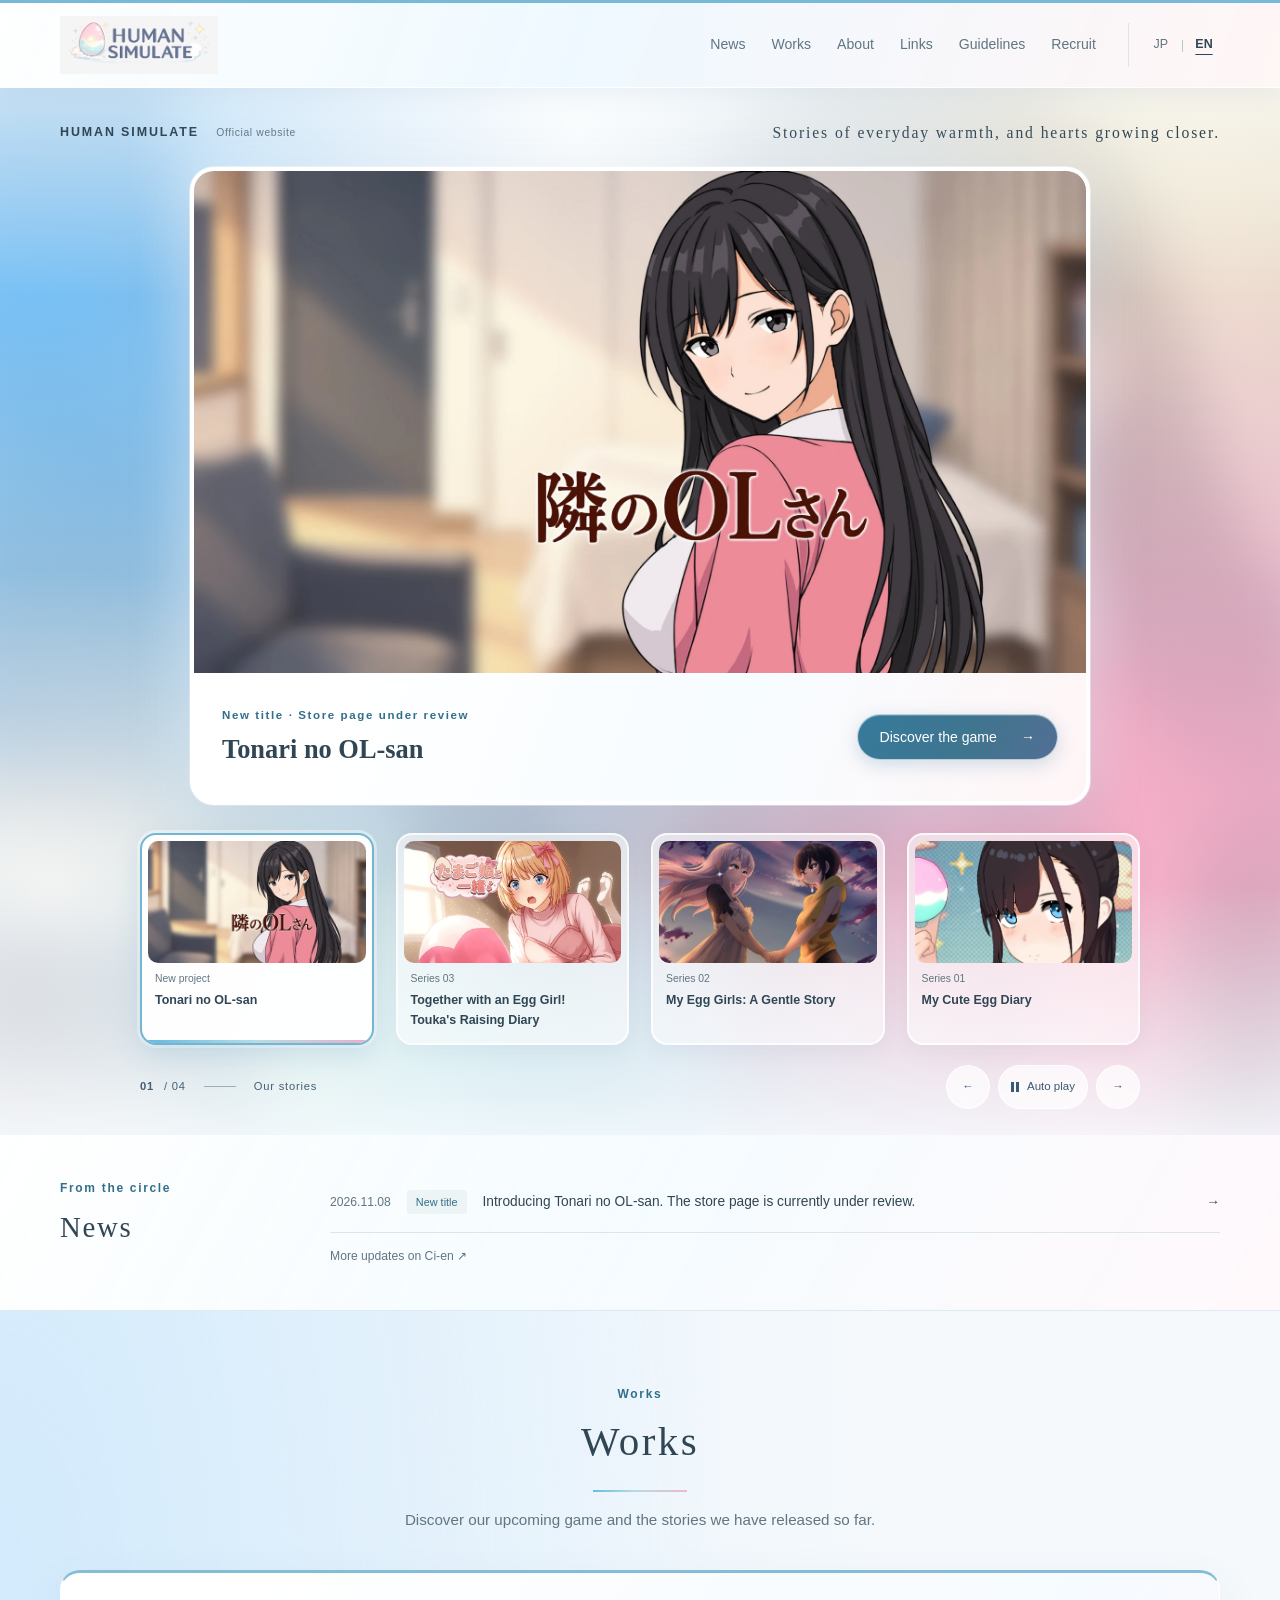
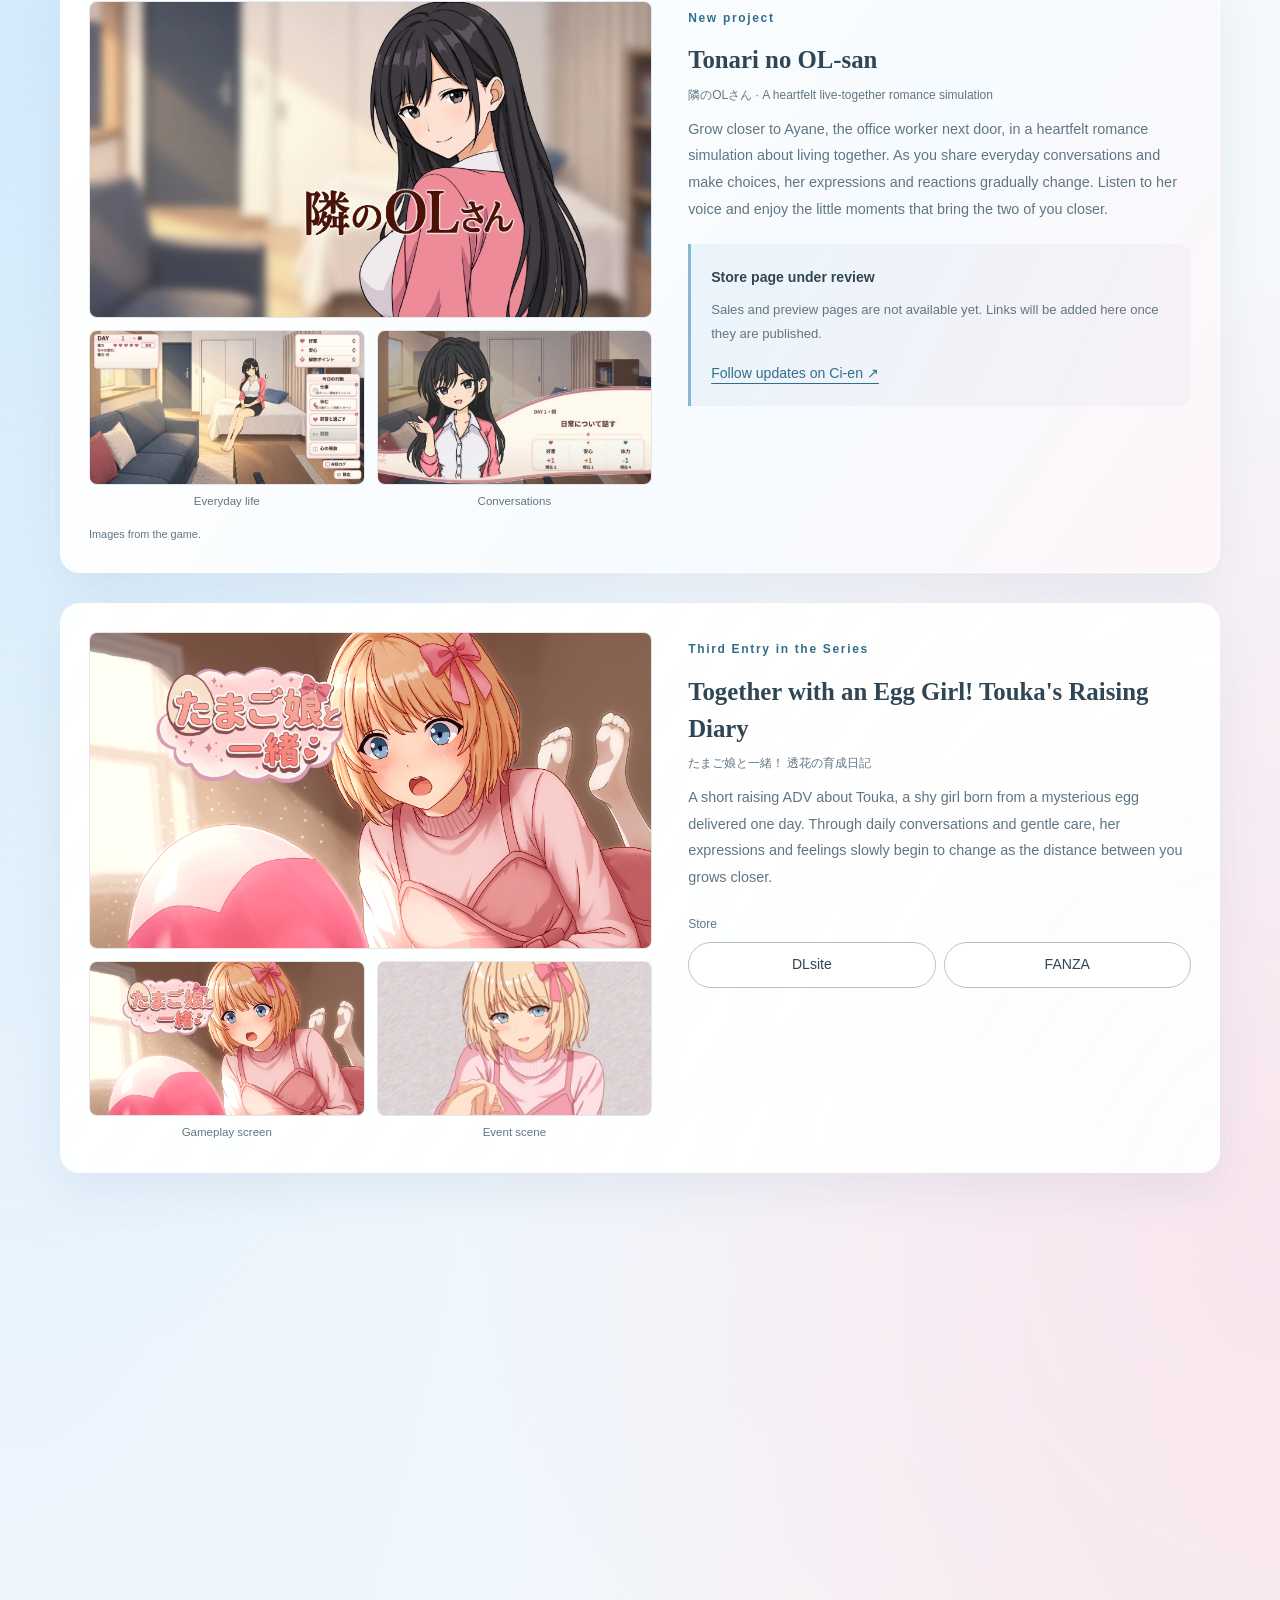
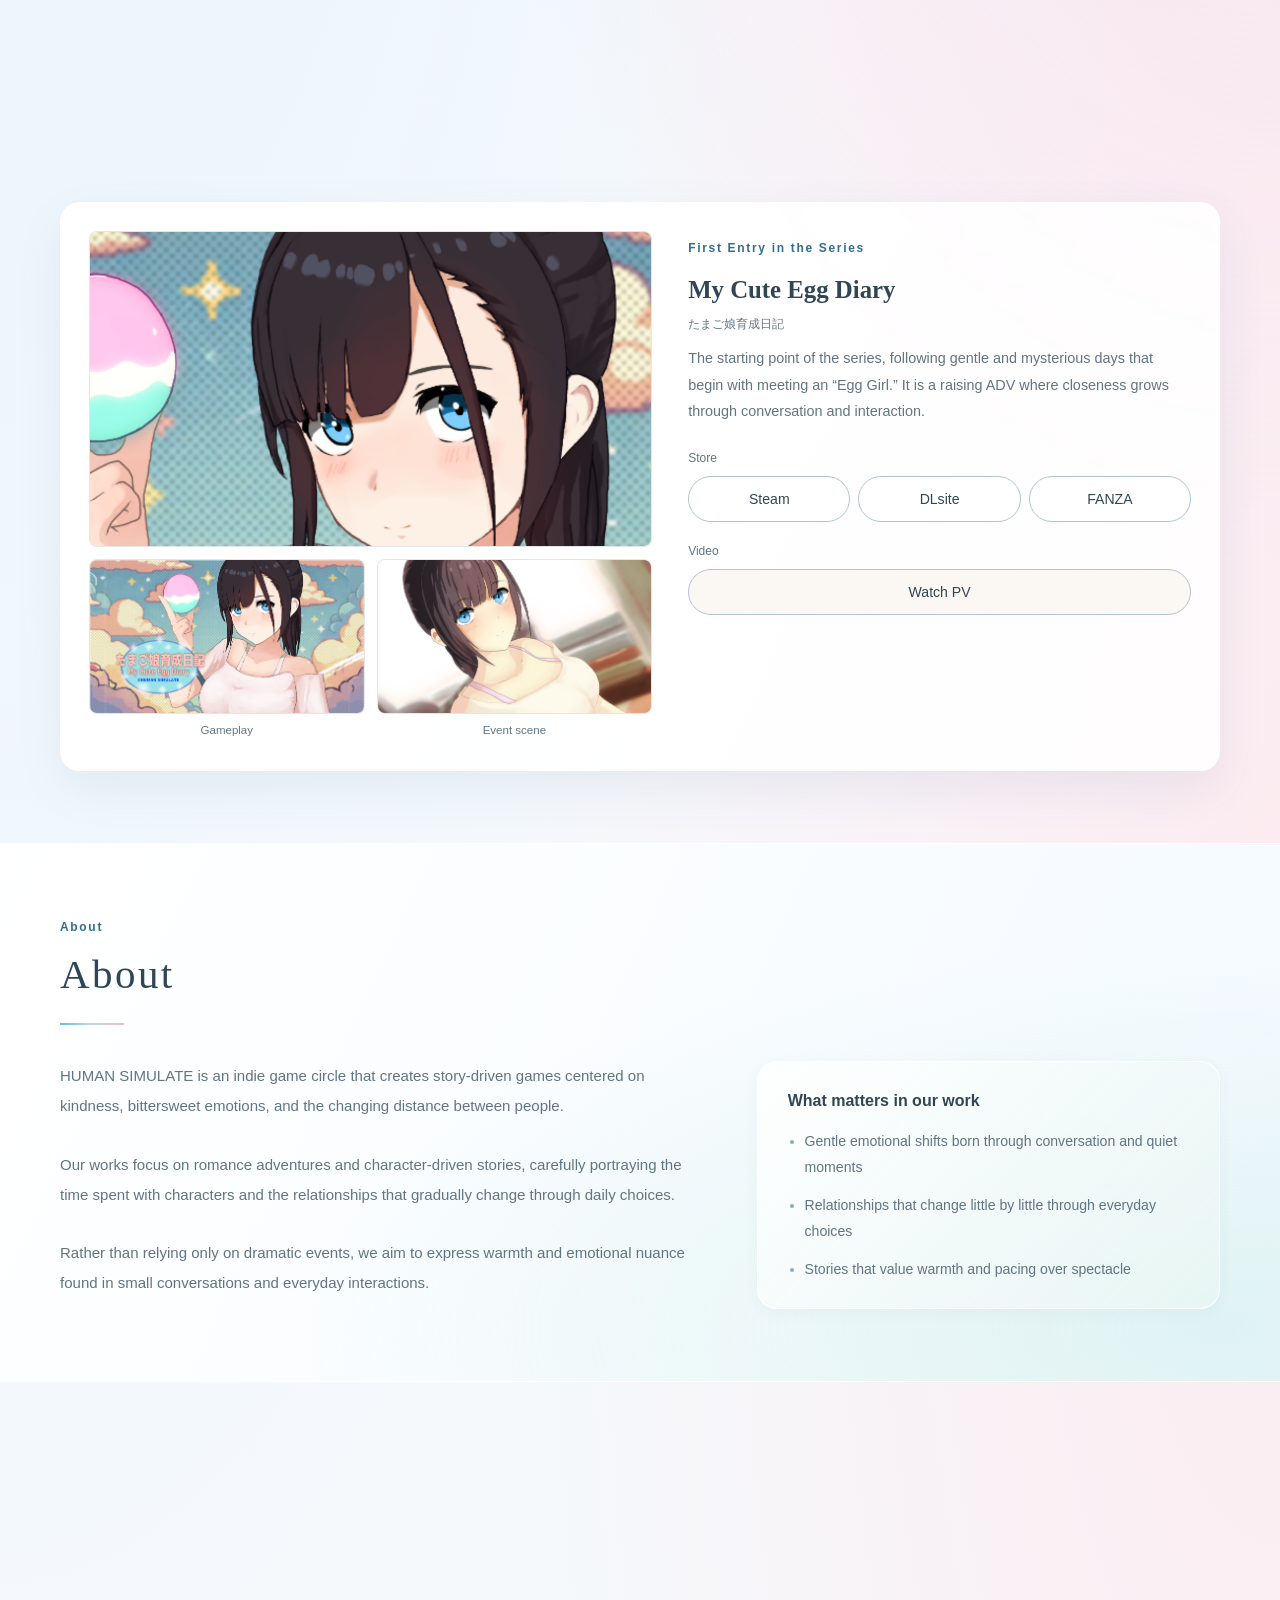
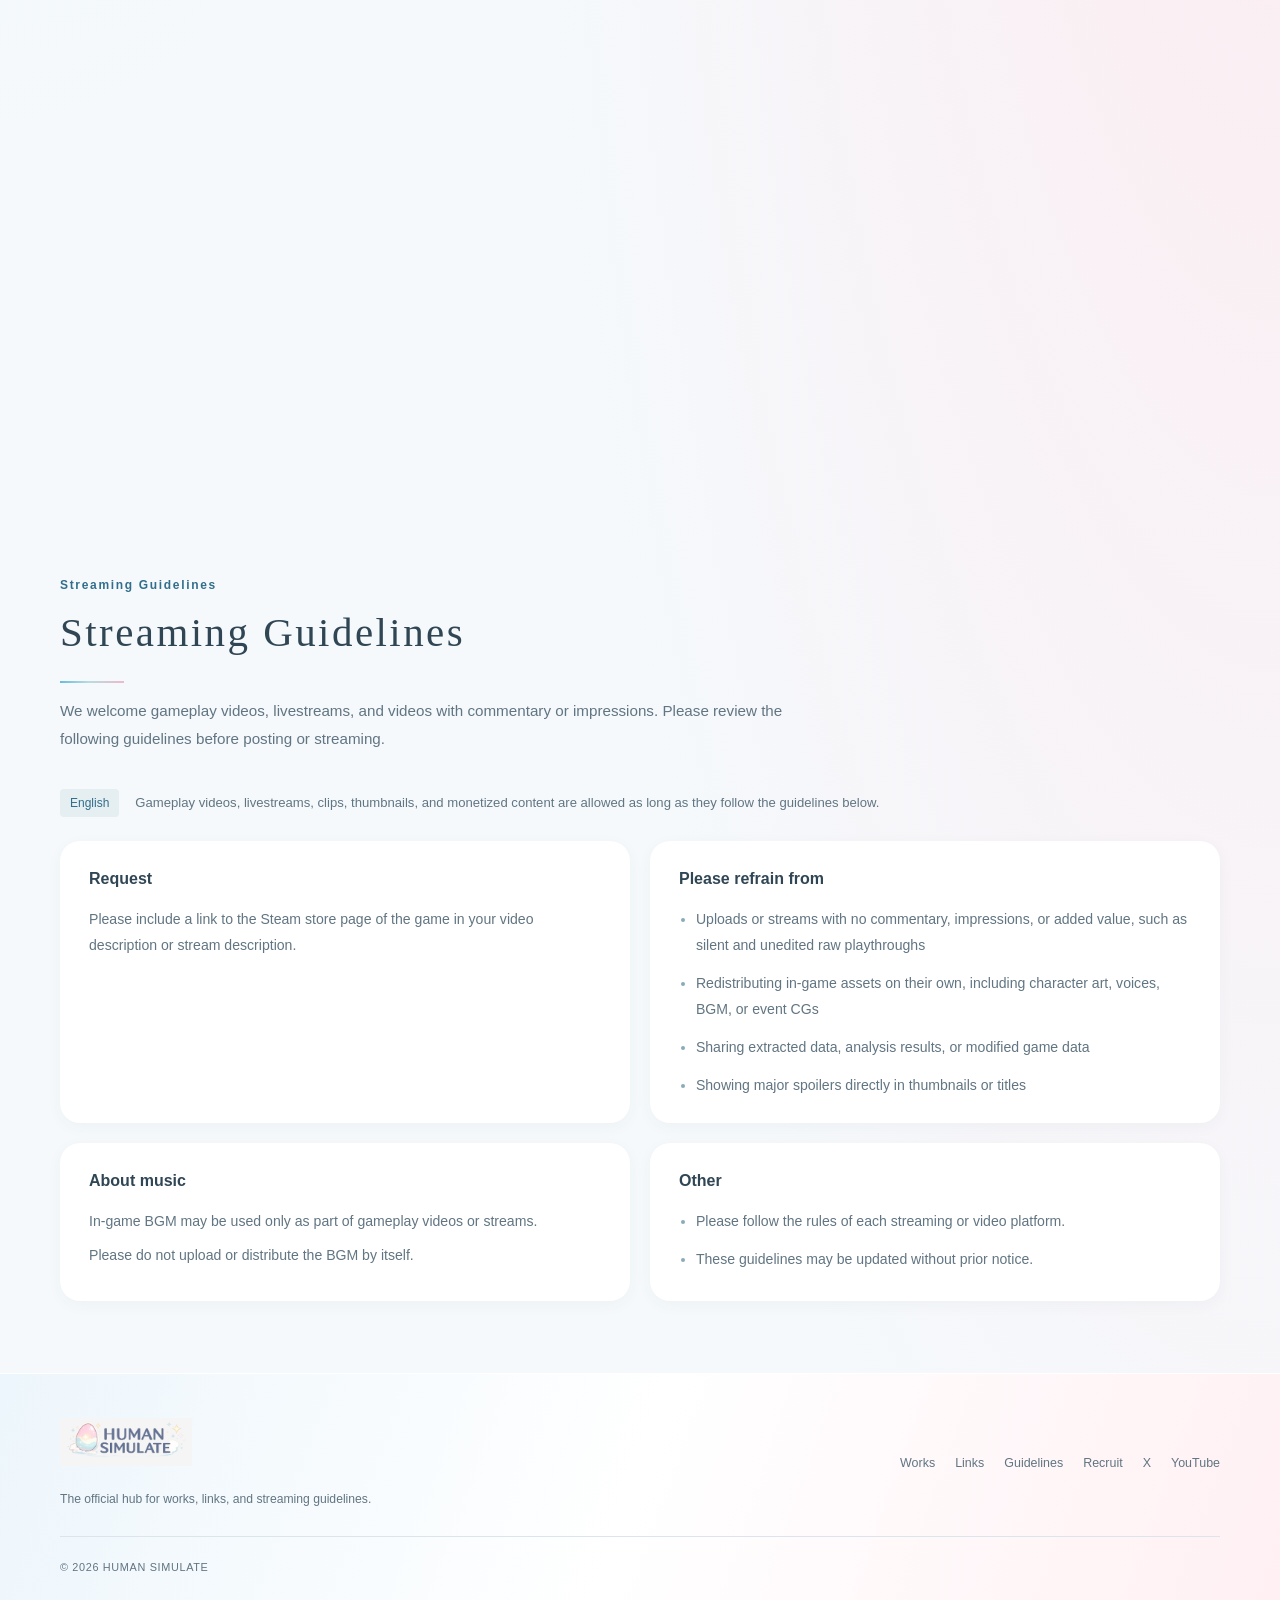
==== commit e6791cec: "Polish pastel lighting and add accessible featured-game transitions" ====
--- a/en/index.html
+++ b/en/index.html
@@ -23,7 +23,7 @@
   <link rel="apple-touch-icon" href="../assets/images/favicon.png">
   <link rel="alternate" hreflang="ja" href="../index.html">
   <link rel="alternate" hreflang="en" href="index.html">
-  <link rel="stylesheet" href="../style.css">
+  <link rel="stylesheet" href="../style.css?v=20261108-2">
   <!-- Google tag (gtag.js) -->
   <script async src="https://www.googletagmanager.com/gtag/js?id=G-D9LKPD24TH"></script>
   <script>
@@ -33,7 +33,7 @@
 
     gtag('config', 'G-D9LKPD24TH');
   </script>
-  <script src="../script.js" defer></script>
+  <script src="../script.js?v=20261108-2" defer></script>
 </head>
 <body class="page-home">
   <a class="skip-link" href="#main-content">Skip to content</a>
@@ -78,7 +78,10 @@
 
   <main id="main-content">
     <section class="showcase" aria-label="Featured games" data-showcase>
-      <div class="showcase__atmosphere" aria-hidden="true"></div>
+      <div class="showcase__atmosphere" aria-hidden="true">
+        <div class="showcase__color-image is-current" data-atmosphere></div>
+        <div class="showcase__color-image" data-atmosphere></div>
+      </div>
       <div class="section__shell">
         <div class="showcase__intro">
           <h1>HUMAN SIMULATE <span>Official website</span></h1>
@@ -154,7 +157,14 @@
             <span><small>Series 01</small>My Cute Egg Diary</span>
           </button>
         </div>
-        <p class="showcase__position" aria-live="polite" aria-atomic="true"><span data-slide-number>01</span> / 04 <span class="showcase__position-line" aria-hidden="true"></span> Our stories</p>
+        <div class="showcase__toolbar">
+          <p class="showcase__position" aria-live="polite" aria-atomic="true"><span data-slide-number>01</span> / 04 <span class="showcase__position-line" aria-hidden="true"></span> Our stories</p>
+          <div class="showcase__controls" data-slide-controls hidden>
+            <button class="showcase__arrow" type="button" data-slide-step="-1" aria-label="Previous game"><span aria-hidden="true">←</span></button>
+            <button class="showcase__autoplay" type="button" data-autoplay aria-pressed="false" aria-label="Automatic game slideshow"><span class="showcase__play-icon" aria-hidden="true"></span>Auto play</button>
+            <button class="showcase__arrow" type="button" data-slide-step="1" aria-label="Next game"><span aria-hidden="true">→</span></button>
+          </div>
+        </div>
       </div>
     </section>
 
--- a/style.css
+++ b/style.css
@@ -1,18 +1,22 @@
 :root {
   --font-sans: "Yu Gothic", "Hiragino Sans", "BIZ UDPGothic", sans-serif;
   --font-serif: "Yu Mincho", "Hiragino Mincho ProN", Georgia, serif;
-  --bg: #f4f8fa;
+  --bg: #f5f9fc;
   --surface: #fff;
   --surface-strong: #fff;
   --text: #304654;
   --muted: #617582;
-  --accent: #41778a;
+  --accent: #326e8b;
+  --sky: #9cddf5;
+  --rose: #f6c4d7;
+  --cream: #fff1cf;
+  --mint: #c9eee4;
   --line: #dce5e9;
   --line-strong: #aec5ce;
-  --shadow: 0 12px 36px rgba(48, 70, 84, .055);
+  --shadow: 0 18px 46px rgba(63, 104, 140, .09);
   --shadow-soft: 0 4px 16px rgba(48, 70, 84, .04);
   --radius-lg: 22px;
-  --radius-md: 14px;
+  --radius-md: 20px;
   --radius-sm: 8px;
   --container: min(1160px, calc(100% - 48px));
   --header-height: 84px;
@@ -26,7 +30,8 @@
   color: var(--text);
   font-family: var(--font-sans);
   line-height: 1.85;
-  background: var(--bg);
+  background: radial-gradient(ellipse at 0 25%, #e5f2fd 0, transparent 50%),
+    radial-gradient(ellipse at 100% 65%, #fcebf0 0, transparent 42%), var(--bg);
   text-rendering: optimizeLegibility;
 }
 img { display: block; max-width: 100%; height: auto; }
@@ -44,9 +49,10 @@
 .skip-link:focus { transform: none; }
 .site-header {
   position: sticky; top: 0; z-index: 20;
-  background: rgba(255, 255, 255, .96);
-  border-top: 3px solid #79a3b4; border-bottom: 1px solid var(--line);
-  backdrop-filter: blur(14px);
+  background: linear-gradient(110deg, rgba(255,255,255,.94), rgba(238,248,255,.92) 45%, rgba(255,245,245,.94));
+  border-top: 3px solid #79b9d8; border-bottom: 1px solid rgba(255,255,255,.9);
+  box-shadow: 0 3px 24px rgba(67,115,153,.09);
+  backdrop-filter: blur(18px);
 }
 .site-header__shell, .section__shell, .site-footer__shell { width: var(--container); margin-inline: auto; }
 .site-header__shell {
@@ -58,11 +64,12 @@
 .site-header__utility { display: flex; align-items: center; gap: 22px; margin-left: auto; }
 .site-nav { display: flex; align-items: center; gap: 6px; }
 .site-nav__link {
+  position: relative;
   padding: 14px 10px; font-size: .88rem; color: var(--muted);
   border-bottom: 2px solid transparent;
-  transition: border-color .18s, color .18s;
-}
-.site-nav__link:hover, .site-nav__link[aria-current="page"] { color: var(--accent); border-bottom-color: var(--accent); }
+  transition: border-color .25s, color .25s, background-color .25s;
+}
+.site-nav__link:hover, .site-nav__link[aria-current="page"] { color: var(--accent); border-bottom-color: #76bdd6; background: rgba(255,255,255,.65); }
 .lang-switch { order: 2; display: flex; align-items: center; gap: 4px; padding-left: 16px; border-left: 1px solid var(--line); }
 .lang-switch__link { display: grid; place-items: center; min-width: 32px; min-height: 44px; font-size: .78rem; color: var(--muted); }
 .lang-switch__link[aria-current="page"] { font-weight: 700; color: var(--text); text-decoration: underline; text-underline-offset: 6px; }
@@ -73,68 +80,126 @@
   background: #fff; border-radius: 8px;
 }
 .menu-toggle__label { position: absolute; width: 1px; height: 1px; overflow: hidden; clip-path: inset(50%); }
-.menu-toggle__line { width: 18px; height: 1px; background: var(--text); }
+.menu-toggle__line { width: 18px; height: 1px; background: var(--text); transition: transform .25s, opacity .2s; }
+.menu-toggle[aria-expanded="true"] .menu-toggle__line:nth-of-type(2) { transform: translateY(6px) rotate(45deg); }
+.menu-toggle[aria-expanded="true"] .menu-toggle__line:nth-of-type(3) { opacity: 0; }
+.menu-toggle[aria-expanded="true"] .menu-toggle__line:nth-of-type(4) { transform: translateY(-6px) rotate(-45deg); }
 .section { position: relative; padding: 72px 0; }
 .section[id], .work-card[id] { scroll-margin-top: calc(var(--header-height) + 24px); }
-.section__head { max-width: 780px; margin-bottom: 32px; }
+.section__head { max-width: 780px; margin-bottom: 36px; }
 .eyebrow { margin: 0 0 8px; font-size: .75rem; font-weight: 600; letter-spacing: .14em; color: var(--accent); }
 .section__title { margin: 0 0 14px; font-family: var(--font-serif); font-size: clamp(1.85rem, 3.2vw, 2.6rem); font-weight: 500; line-height: 1.4; letter-spacing: .06em; }
+.section:not(.news) .section__title::after {
+  content: ""; display: block; width: 64px; height: 2px; margin-top: 20px;
+  background: linear-gradient(90deg, #67bddc, #b9dcdf 45%, #edb9cd);
+}
 .section__lead, .page-hero__lead, .page-hero__subtext { margin: 0; color: var(--muted); font-size: .95rem; }
 .button {
   display: inline-flex; align-items: center; justify-content: center; gap: 24px;
   min-height: 46px; padding: 10px 22px; border: 1px solid var(--line-strong);
-  border-radius: 6px; text-align: center; font-size: .88rem; line-height: 1.6;
-  transition: background-color .18s, border-color .18s;
+  border-radius: 999px; text-align: center; font-size: .88rem; line-height: 1.6;
+  transition: background-color .25s, border-color .25s, box-shadow .25s, transform .25s;
 }
 .button:hover { background: #eaf2f5; border-color: var(--accent); }
-.button--primary { color: #fff; background: var(--accent); border-color: var(--accent); }
-.button--primary:hover { color: #fff; background: #305f70; }
+.button--primary {
+  color: #fff; background: linear-gradient(115deg, #367a9b, #3f758f 55%, #526f93);
+  border-color: rgba(255,255,255,.65); box-shadow: 0 5px 18px rgba(61,120,158,.22), inset 0 1px rgba(255,255,255,.2);
+}
+.button--primary:hover { color: #fff; background: linear-gradient(115deg, #2b6c8c, #385f82); box-shadow: 0 8px 22px rgba(61,120,158,.3); }
+.button > span[aria-hidden] { transition: transform .25s; }
+.button:hover > span[aria-hidden] { transform: translateX(4px); }
 .button--secondary, .button--chip { background: #fff; }
 .button--ghost { background: #fbf8f4; }
 .text-link { color: var(--accent); font-size: .88rem; text-decoration: underline; text-underline-offset: 5px; }
 
-/* A manual showcase keeps visitors in control and works without auto-play. */
+/* Artwork, colored light and white haze form separate background layers. */
 .showcase {
   --showcase-art: url("assets/images/ol-main.webp");
+  --slide-duration: 7500ms;
   position: relative; isolation: isolate; overflow: hidden;
-  padding: 26px 0 22px; background: #f1e9e3;
+  padding: 30px 0 26px; background: #dcecf8;
 }
 .showcase__atmosphere {
-  position: absolute; z-index: -2; inset: -60px;
-  background: var(--showcase-art) center / cover;
-  filter: blur(42px); opacity: .23;
+  position: absolute; z-index: -3; inset: -40px;
+  filter: blur(30px) saturate(1.25); opacity: .45; pointer-events: none;
+}
+.showcase__color-image {
+  position: absolute; inset: 0; background: var(--showcase-art) center / cover;
+  opacity: 0; transition: opacity 1.2s ease;
+}
+.showcase__color-image.is-current { opacity: 1; }
+.showcase::before {
+  content: ""; position: absolute; z-index: -2; inset: -12%; pointer-events: none;
+  background:
+    radial-gradient(ellipse at 12% 25%, rgba(117,195,251,.92), transparent 52%),
+    radial-gradient(ellipse at 85% 64%, rgba(252,173,201,.85), transparent 52%),
+    radial-gradient(ellipse at 46% 95%, rgba(141,229,234,.9), transparent 46%),
+    radial-gradient(ellipse at 86% 5%, rgba(255,239,202,.9), transparent 38%);
+  animation: light-drift 24s ease-in-out infinite alternate;
+  animation-play-state: paused;
 }
 .showcase::after {
   content: ""; position: absolute; z-index: -1; inset: 0; pointer-events: none;
-  background: linear-gradient(110deg, rgba(226,241,246,.86), rgba(255,250,244,.55) 55%, rgba(246,225,226,.75));
-}
+  background:
+    radial-gradient(ellipse at 45% 5%, rgba(255,255,255,.88), transparent 45%),
+    radial-gradient(ellipse at 4% 76%, rgba(255,255,255,.75), transparent 28%),
+    linear-gradient(180deg, rgba(245,250,255,.6), transparent 20%, transparent 76%, rgba(248,251,255,.88));
+}
+.showcase[data-playing="true"]::before { animation-play-state: running; }
 .showcase__intro { display: flex; align-items: center; justify-content: space-between; gap: 18px; margin: 0 0 20px; }
 .showcase__intro h1 { margin: 0; font-size: .78rem; font-weight: 600; letter-spacing: .15em; }
 .showcase__intro h1 span { padding-left: 12px; font-size: .65rem; letter-spacing: .06em; color: var(--muted); font-weight: 400; }
-.showcase__intro > p { margin: 0; font-family: var(--font-serif); font-size: .9rem; letter-spacing: .08em; }
-.showcase__stage { max-width: 900px; margin: auto; border: 4px solid #fff; border-radius: 18px; overflow: hidden; background: #fff; box-shadow: 0 20px 55px rgba(62,76,83,.09); }
-.showcase__visual { display: block; background: #ede8e3; }
+.showcase__intro > p { margin: 0; font-family: var(--font-serif); font-size: .98rem; letter-spacing: .12em; }
+.showcase__stage {
+  position: relative; max-width: 900px; margin: auto; border: 4px solid rgba(255,255,255,.96);
+  border-radius: 24px; overflow: hidden; background: #fff;
+  box-shadow: 0 25px 65px rgba(64,98,149,.18), 0 0 0 1px rgba(255,255,255,.5), 0 0 55px rgba(255,255,255,.45);
+}
+.showcase__slide.is-leaving { position: absolute; inset: 0; z-index: 2; pointer-events: none; }
+.showcase__visual { display: block; position: relative; isolation: isolate; overflow: hidden; background: linear-gradient(120deg,#eef5fc,#fdf3f4); }
+.showcase__visual::before { content: ""; position: absolute; z-index: -1; inset: -24px; background: var(--feature-art) center / cover; filter: blur(24px); opacity: .32; }
 .showcase__visual img { width: 100%; height: auto; aspect-ratio: 16 / 9; object-fit: contain; }
-.showcase__caption { display: flex; align-items: center; justify-content: space-between; gap: 24px; padding: 20px 28px; background: #fff; }
+.showcase__caption {
+  display: flex; align-items: center; justify-content: space-between; gap: 24px; min-height: 128px;
+  padding: 20px 28px; background: linear-gradient(110deg,#fff 15%,#f7fcff 60%,#fff5f6);
+  border-top: 1px solid rgba(255,255,255,.8);
+}
 .showcase__caption .eyebrow { margin-bottom: 4px; font-size: .72rem; }
 .showcase__caption h2 { margin: 0; font-family: var(--font-serif); font-size: clamp(1.1rem, 2.2vw, 1.65rem); font-weight: 600; line-height: 1.5; }
 .showcase__caption .button { flex-shrink: 0; }
-.showcase__selectors { max-width: 1040px; margin: 22px auto 0; display: grid; grid-template-columns: repeat(4, minmax(0, 1fr)); gap: 18px; }
+.showcase__selectors { max-width: 1000px; margin: 28px auto 0; display: grid; grid-template-columns: repeat(4, minmax(0, 1fr)); gap: 22px; }
 .showcase__selector {
-  display: grid; grid-template-columns: 84px minmax(0,1fr); align-items: center; gap: 12px;
-  padding: 7px; text-align: left; background: rgba(255,255,255,.6);
-  border: 2px solid transparent; border-radius: 10px;
-  transition: background-color .18s, border-color .18s;
+  position: relative; display: grid; grid-template-columns: 1fr; align-content: start; gap: 8px;
+  padding: 6px 6px 12px; text-align: left; background: rgba(255,255,255,.56);
+  border: 2px solid rgba(255,255,255,.75); border-radius: 16px; overflow: hidden;
+  box-shadow: 0 7px 22px rgba(63,104,140,.06);
+  transition: background-color .3s, border-color .3s, box-shadow .3s, transform .3s;
 }
 .showcase__selector:hover { background: #fff; }
-.showcase__selector[aria-pressed="true"] { border-color: var(--accent); background: #fff; }
-.showcase__selector img { width: 84px; height: 58px; object-fit: cover; border-radius: 4px; }
-.showcase__selector > span { font-size: .72rem; line-height: 1.6; font-weight: 600; overflow-wrap: anywhere; }
-.showcase__selector small { display: block; font-size: .61rem; font-weight: 400; color: var(--muted); margin-bottom: 3px; }
-.showcase__position { display: flex; justify-content: center; align-items: center; gap: 10px; margin: 18px 0 0; font-size: .65rem; letter-spacing: .07em; color: #526977; }
+.showcase__selector[aria-pressed="true"] { border-color: #73b5d3; background: rgba(255,255,255,.96); box-shadow: 0 10px 26px rgba(56,128,176,.16), 0 0 0 3px rgba(255,255,255,.45); }
+.showcase__selector::after {
+  content: ""; position: absolute; height: 3px; bottom: 0; left: 0; right: 0;
+  background: linear-gradient(90deg,#63b8de,#b8dce4,#e8afc7); transform: scaleX(0); transform-origin: left;
+}
+.showcase[data-playing="true"] .showcase__selector[aria-pressed="true"]::after { animation: slide-progress var(--slide-duration) linear both; }
+.showcase__selector img { width: 100%; height: auto; aspect-ratio: 16 / 9; object-fit: cover; border-radius: 10px; }
+.showcase__selector > span { padding-inline: 7px; font-size: .78rem; line-height: 1.6; font-weight: 600; overflow-wrap: anywhere; }
+.showcase__selector small { display: block; font-size: .65rem; font-weight: 400; color: var(--muted); margin-bottom: 3px; }
+.showcase__toolbar { max-width: 1000px; margin: 20px auto 0; display: flex; justify-content: space-between; align-items: center; gap: 16px; }
+.showcase__position { display: flex; justify-content: center; align-items: center; gap: 10px; margin: 0; font-size: .7rem; letter-spacing: .07em; color: #465f74; }
 .showcase__position [data-slide-number] { font-weight: 700; }
 .showcase__position-line { width: 32px; height: 1px; background: #9ab1ba; margin-inline: 8px; }
-.news { background: #fff; padding: 42px 0; border-bottom: 1px solid var(--line); }
+.showcase__controls { display: flex; align-items: center; gap: 8px; flex-shrink: 0; }
+.showcase__arrow, .showcase__autoplay {
+  display: inline-flex; justify-content: center; align-items: center; gap: 8px;
+  min-height: 44px; min-width: 44px; padding: 8px 12px; border: 1px solid rgba(255,255,255,.9);
+  border-radius: 999px; background: rgba(255,255,255,.7); color: #365b72; font-size: .72rem;
+  transition: background-color .25s, box-shadow .25s;
+}
+.showcase__arrow:hover, .showcase__autoplay:hover { background: #fff; box-shadow: 0 4px 16px rgba(63,104,140,.12); }
+.showcase__play-icon { width: 0; height: 0; border-top: 5px solid transparent; border-bottom: 5px solid transparent; border-left: 7px solid currentColor; }
+.showcase__autoplay[aria-pressed="true"] .showcase__play-icon { width: 8px; height: 10px; border: 0; border-left: 3px solid; border-right: 3px solid; }
+.news { background: linear-gradient(120deg,rgba(255,255,255,.95),rgba(245,251,255,.9),rgba(255,248,251,.92)); padding: 42px 0; border-bottom: 1px solid rgba(209,226,238,.7); }
 .news__layout { display: grid; grid-template-columns: 230px minmax(0, 1fr); gap: 40px; align-items: start; }
 .news .section__head { margin: 0; }
 .news .section__title { font-size: 1.8rem; margin: 0; }
@@ -144,10 +209,13 @@
 .news__tag { font-size: .68rem; padding: 2px 9px; background: #edf4f6; color: var(--accent); border-radius: 3px; }
 .news__community { display: block; width: fit-content; margin-top: 12px; color: var(--muted); font-size: .76rem; }
 .news__community:hover { text-decoration: underline; }
-.card { border: 1px solid var(--line); border-radius: var(--radius-md); background: var(--surface); box-shadow: var(--shadow); }
+.card { border: 1px solid rgba(255,255,255,.95); border-radius: var(--radius-md); background: var(--surface); box-shadow: var(--shadow); }
+#works { background: radial-gradient(ellipse at 0 10%,rgba(185,224,250,.42),transparent 40%), radial-gradient(ellipse at 100% 55%,rgba(249,214,229,.46),transparent 45%); }
+#works > .section__shell > .section__head { text-align: center; margin-inline: auto; }
+#works .section__title::after { margin-inline: auto; width: 94px; }
 .works-grid { display: grid; gap: 30px; }
-.work-card { display: grid; grid-template-columns: minmax(0,1.12fr) minmax(0,1fr); gap: 36px; padding: 28px; align-items: start; }
-.work-card--upcoming { border-top: 3px solid #83a5b3; background: linear-gradient(125deg,#fff,#fdfbf8); }
+.work-card { display: grid; grid-template-columns: minmax(0,1.12fr) minmax(0,1fr); gap: 36px; padding: 28px; align-items: start; background: linear-gradient(125deg,rgba(255,255,255,.98),rgba(255,255,255,.88)); }
+.work-card--upcoming { border-top: 3px solid #83bdd6; background: linear-gradient(125deg,#fff 10%,#f6fbff 65%,#fff5f8); }
 .work-card__gallery { display: grid; gap: 12px; min-width: 0; }
 .media-frame { overflow: hidden; border-radius: 8px; background: #f1f3f4; border: 1px solid rgba(70,91,106,.08); }
 .media-frame img { width: 100%; height: 100%; object-fit: cover; }
@@ -168,20 +236,20 @@
 .work-card__label { margin: 0 0 7px; font-size: .75rem; color: var(--muted); }
 .button-row { display: flex; flex-wrap: wrap; gap: 8px; }
 .button-row .button { flex: 1 1 120px; }
-.release-notice { padding: 18px 20px; background: #eef4f6; border-left: 3px solid #8cabb7; border-radius: 0 8px 8px 0; }
+.release-notice { padding: 18px 20px; background: linear-gradient(115deg,#eaf5fb,#f7f1f7); border-left: 3px solid #86b8d1; border-radius: 0 12px 12px 0; }
 .release-notice__status { font-weight: 700; font-size: .88rem; }
 .release-notice p { margin: 6px 0 12px; font-size: .82rem; color: var(--muted); }
-#about { background: #fff; border-block: 1px solid var(--line); }
+#about { background: radial-gradient(ellipse at 95% 90%,rgba(197,233,228,.45),transparent 55%), linear-gradient(115deg,#fff,#f4faff); border-block: 1px solid #fff; }
 .about-layout { display: grid; grid-template-columns: minmax(0,1.4fr) minmax(0,1fr); gap: 48px; }
 .prose-block { display: grid; gap: 18px; }
 .prose-block.card { background: transparent; padding: 0; box-shadow: none; border: 0; }
 .prose-block p { margin: 0; color: var(--muted); font-size: .94rem; line-height: 2; }
-.about-panel { padding: 26px 30px; background: #f5f8f9; box-shadow: none; }
+.about-panel { padding: 26px 30px; background: linear-gradient(135deg,rgba(255,255,255,.9),rgba(232,246,243,.8)); box-shadow: var(--shadow-soft); }
 .about-panel__title, .link-card__title, .guideline-card__title, .recruit-card__title { margin: 0 0 14px; font-size: 1rem; line-height: 1.6; font-weight: 600; }
 .feature-list, .guideline-list { display: grid; gap: 12px; margin: 0; padding-left: 1.2em; color: var(--muted); font-size: .88rem; }
 .feature-list li::marker, .guideline-list li::marker { color: #8aabb9; }
 .link-grid { display: grid; grid-template-columns: repeat(3,minmax(0,1fr)); gap: 22px; }
-.link-card { padding: 24px; box-shadow: none; }
+.link-card { padding: 24px; box-shadow: var(--shadow-soft); }
 .link-card__title { padding-bottom: 14px; border-bottom: 1px solid var(--line); }
 .link-list { display: grid; gap: 2px; padding: 0; margin: 0; list-style: none; }
 .link-list__item { display: grid; gap: 2px; padding: 11px 0; border-bottom: 1px solid #edf1f3; }
@@ -197,16 +265,16 @@
 .lang-badge { display: inline-block; padding: 3px 10px; color: var(--accent); background: #e5eef1; border-radius: 4px; font-size: .75rem; }
 .guidelines-block__note { margin: 0; font-size: .82rem; color: var(--muted); }
 .guideline-grid { display: grid; grid-template-columns: repeat(2,minmax(0,1fr)); gap: 20px; }
-.guideline-card { padding: 24px 28px; box-shadow: none; }
+.guideline-card { padding: 24px 28px; box-shadow: var(--shadow-soft); }
 .guideline-card p, .recruit-card p { margin: 0 0 8px; font-size: .88rem; color: var(--muted); }
-.site-footer { padding: 44px 0 24px; background: #fff; border-top: 1px solid var(--line); }
+.site-footer { padding: 44px 0 24px; background: linear-gradient(110deg,#edf6fc,#fff 50%,#fff0f3); border-top: 1px solid #fff; }
 .site-footer__shell { display: grid; grid-template-columns: 1fr auto; gap: 26px 36px; align-items: center; }
 .brand__logo--footer { width: 132px; }
 .site-footer__text { margin: 12px 0 0; font-size: .76rem; color: var(--muted); }
 .site-footer__nav { display: flex; gap: 12px 20px; flex-wrap: wrap; justify-content: flex-end; font-size: .78rem; color: var(--muted); }
 .site-footer__nav a:hover { text-decoration: underline; text-underline-offset: 4px; }
 .site-footer__copy { grid-column: 1 / -1; margin: 0; padding-top: 20px; border-top: 1px solid var(--line); color: var(--muted); font-size: .68rem; letter-spacing: .06em; }
-.page-hero { background: linear-gradient(120deg,#e8f1f6,#fff9f3); }
+.page-hero { background: radial-gradient(ellipse at 0 30%,#c5e6fb,transparent 65%), radial-gradient(ellipse at 100% 80%,#f9d5e2,transparent 60%), linear-gradient(120deg,#e8f4fc,#fff6e8); }
 .page-hero__panel { display: grid; grid-template-columns: minmax(0,1.4fr) minmax(0,1fr); gap: 64px; align-items: center; }
 .page-hero__copy { display: grid; gap: 18px; }
 .page-hero__title { margin: 0; font-family: var(--font-serif); font-weight: 500; font-size: clamp(2rem,4vw,3rem); line-height: 1.4; }
@@ -218,13 +286,36 @@
 .recruit-grid { display: grid; grid-template-columns: repeat(3,minmax(0,1fr)); gap: 24px; }
 .recruit-card { padding: 26px; }
 
+/* Motion is progressive enhancement: content stays visible without JavaScript. */
+.has-motion .showcase__intro { animation: enter-soft .75s both; }
+.has-motion .showcase__stage { animation: enter-soft .9s .1s both; }
+.has-motion .showcase__selectors { animation: enter-soft .9s .2s both; }
+.will-reveal { opacity: 0; transform: translateY(18px); transition: opacity .7s ease, transform .7s ease; }
+.will-reveal.is-revealed, .will-reveal:focus-within, .will-reveal:target { opacity: 1; transform: none; }
+@keyframes enter-soft {
+  from { opacity: 0; transform: translateY(12px); }
+  to { opacity: 1; transform: translateY(0); }
+}
+@keyframes light-drift {
+  from { transform: translate3d(-1%, -1%, 0) scale(1); }
+  to { transform: translate3d(2%, 1%, 0) scale(1.06); }
+}
+@keyframes slide-progress {
+  from { transform: scaleX(0); }
+  to { transform: scaleX(1); }
+}
+@media (hover: hover) and (pointer: fine) {
+  .showcase__selector:hover { transform: translateY(-3px); box-shadow: 0 12px 28px rgba(63,104,140,.15); }
+  .button:hover { transform: translateY(-2px); }
+}
+
 /* The navigation remains reachable when JavaScript is unavailable. */
 @media (max-width: 1000px) {
   .site-header__utility { gap: 8px; }
   .site-nav__link { padding-inline: 6px; font-size: .8rem; }
   .brand__logo { width: 138px; }
   .showcase__selector { grid-template-columns: 1fr; gap: 6px; }
-  .showcase__selector img { width: 100%; height: 80px; }
+  .showcase__selectors { gap: 14px; }
   .showcase__selector > span { padding: 2px 4px; }
   .work-card { gap: 26px; }
   .link-card { padding: 20px; }
@@ -251,14 +342,15 @@
   .showcase__intro > p { margin-top: 8px; font-size: .82rem; }
   .showcase__stage { border-width: 3px; border-radius: 12px; }
   .showcase__visual img { height: auto; aspect-ratio: 16/9; }
-  .showcase__caption { padding: 18px; display: grid; gap: 14px; }
+  .showcase__caption { padding: 18px; display: grid; align-content: center; gap: 14px; min-height: 200px; }
   .showcase__caption .button { justify-self: start; }
   .showcase__selectors { gap: 8px; margin-top: 16px; }
-  .showcase__selector { padding: 4px; align-content: start; }
+  .showcase__selector { padding: 5px 5px 10px; align-content: start; border-radius: 12px; }
   .showcase__selector img { height: auto; aspect-ratio: 16/9; }
-  .showcase__selector > span { font-size: .64rem; }
-  .showcase__selector small { font-size: .56rem; letter-spacing: 0; }
-  .showcase__position { font-size: .6rem; gap: 6px; }
+  .showcase__selector > span { font-size: .75rem; }
+  .showcase__selector small { font-size: .68rem; letter-spacing: 0; }
+  .showcase__toolbar { flex-wrap: wrap; justify-content: center; gap: 10px; }
+  .showcase__position { font-size: .7rem; gap: 6px; }
   .showcase__position-line { width: 20px; margin-inline: 3px; }
   .news__layout { grid-template-columns: 1fr; gap: 16px; }
   .news__item { grid-template-columns: auto 1fr auto; gap: 8px 14px; }
@@ -275,11 +367,9 @@
   .site-footer__nav { justify-content: flex-start; }
 }
 @media (max-width: 600px) {
-  .showcase__selectors { grid-template-columns: repeat(2,minmax(0,1fr)); }
-  .showcase__selector { grid-template-columns: 54px minmax(0,1fr); align-items: center; padding: 7px; gap: 8px; }
-  .showcase__selector img { width: 54px; height: 54px; object-fit: cover; }
-  .showcase__selector > span { padding: 0; font-size: .72rem; }
-  .showcase__selector small { font-size: .62rem; }
+  .showcase__selectors { grid-template-columns: repeat(2,minmax(0,1fr)); gap: 12px; }
+  .showcase__selector > span { padding: 0 4px; }
+  .showcase__toolbar { flex-direction: column; margin-top: 16px; }
 }
 @media (max-width: 380px) {
   .work-card { padding: 16px; }
@@ -288,4 +378,5 @@
 @media (prefers-reduced-motion: reduce) {
   html { scroll-behavior: auto; }
   *, *::before, *::after { animation: none !important; transition: none !important; scroll-behavior: auto !important; }
-}
+  .will-reveal { opacity: 1; transform: none; }
+}
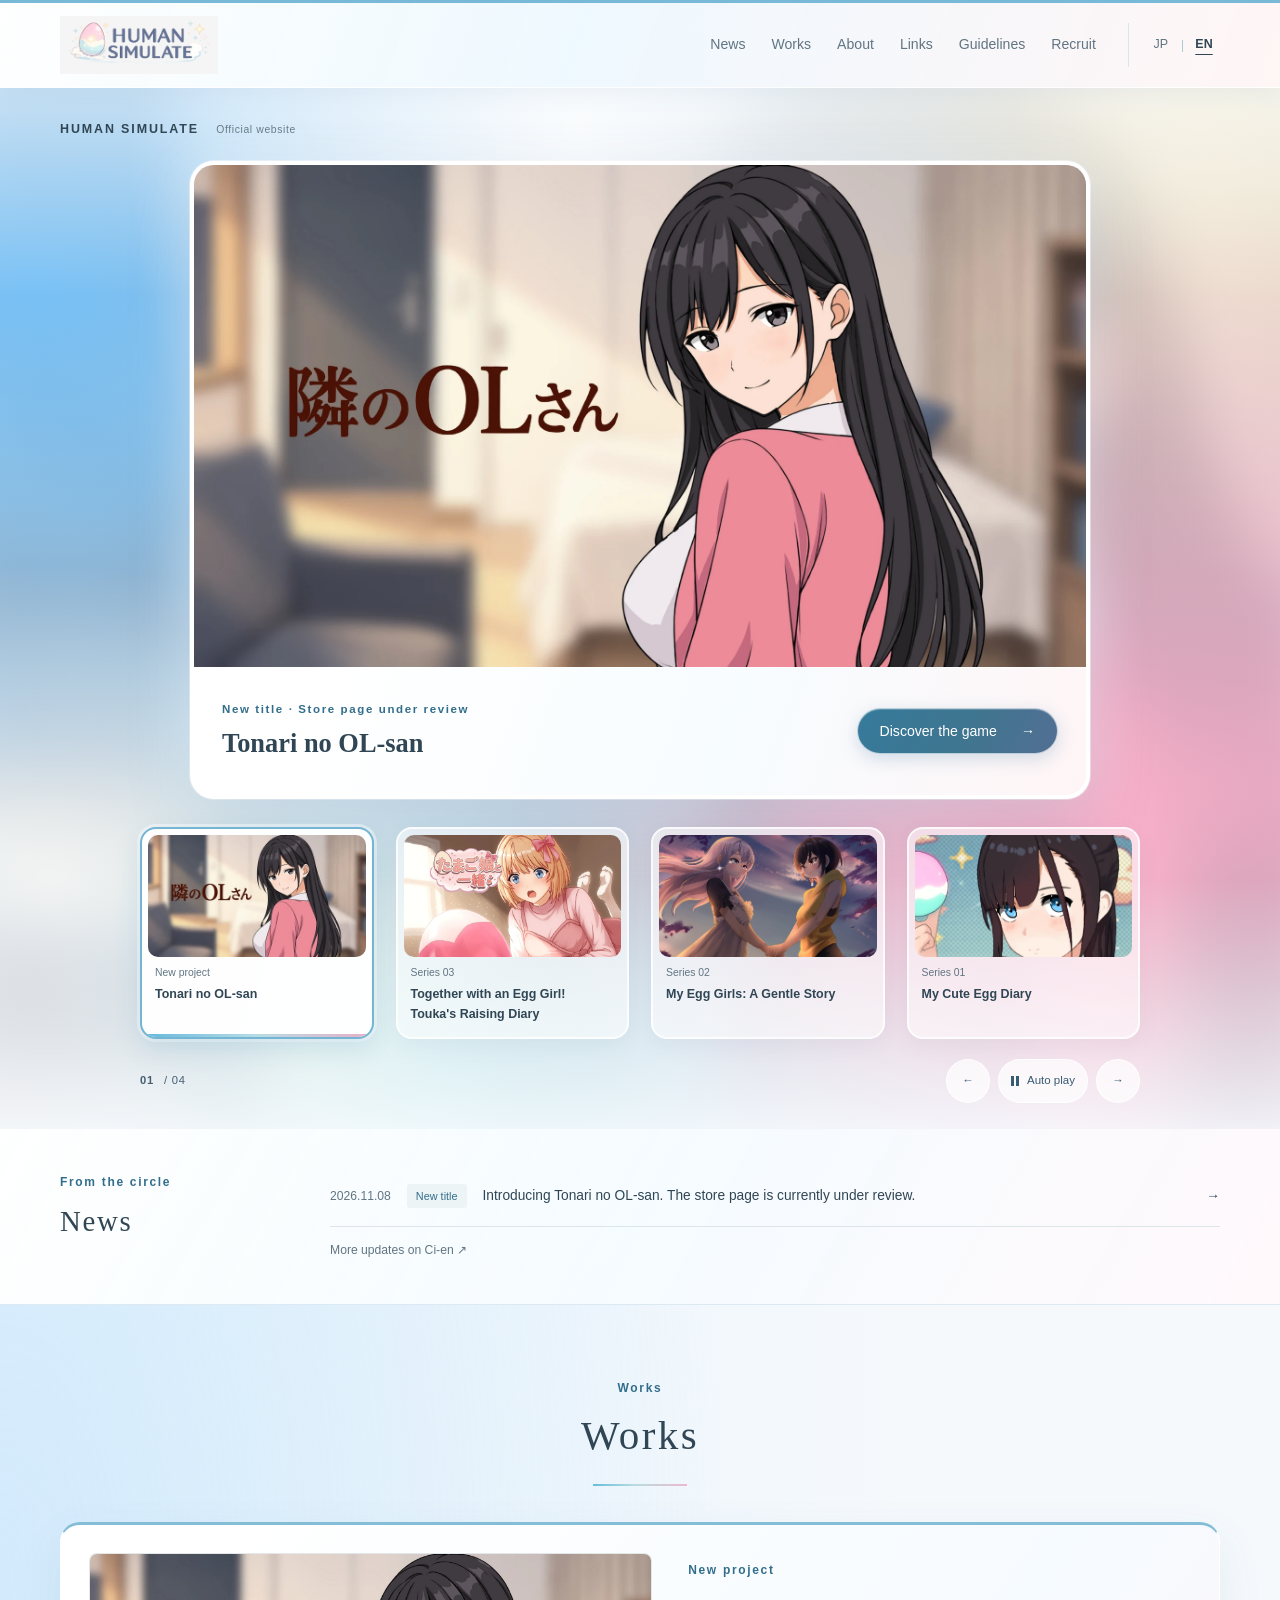
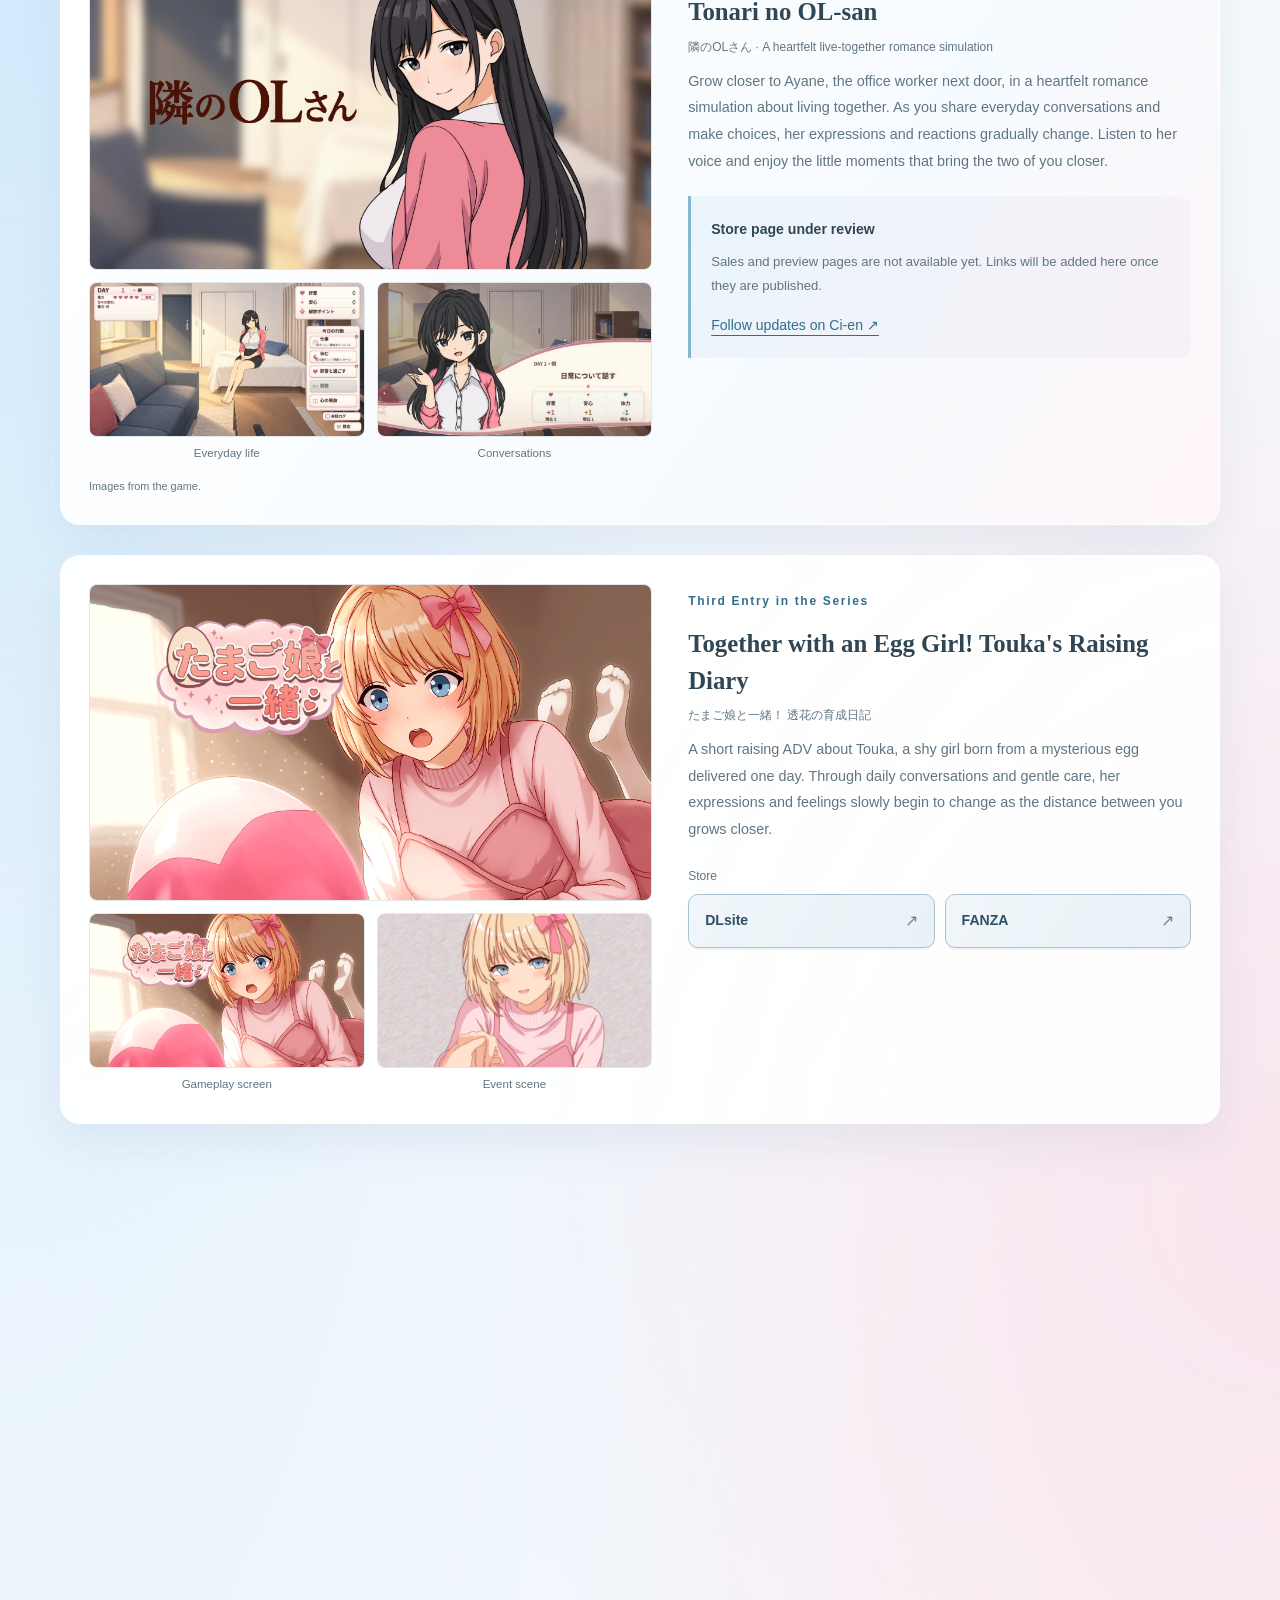
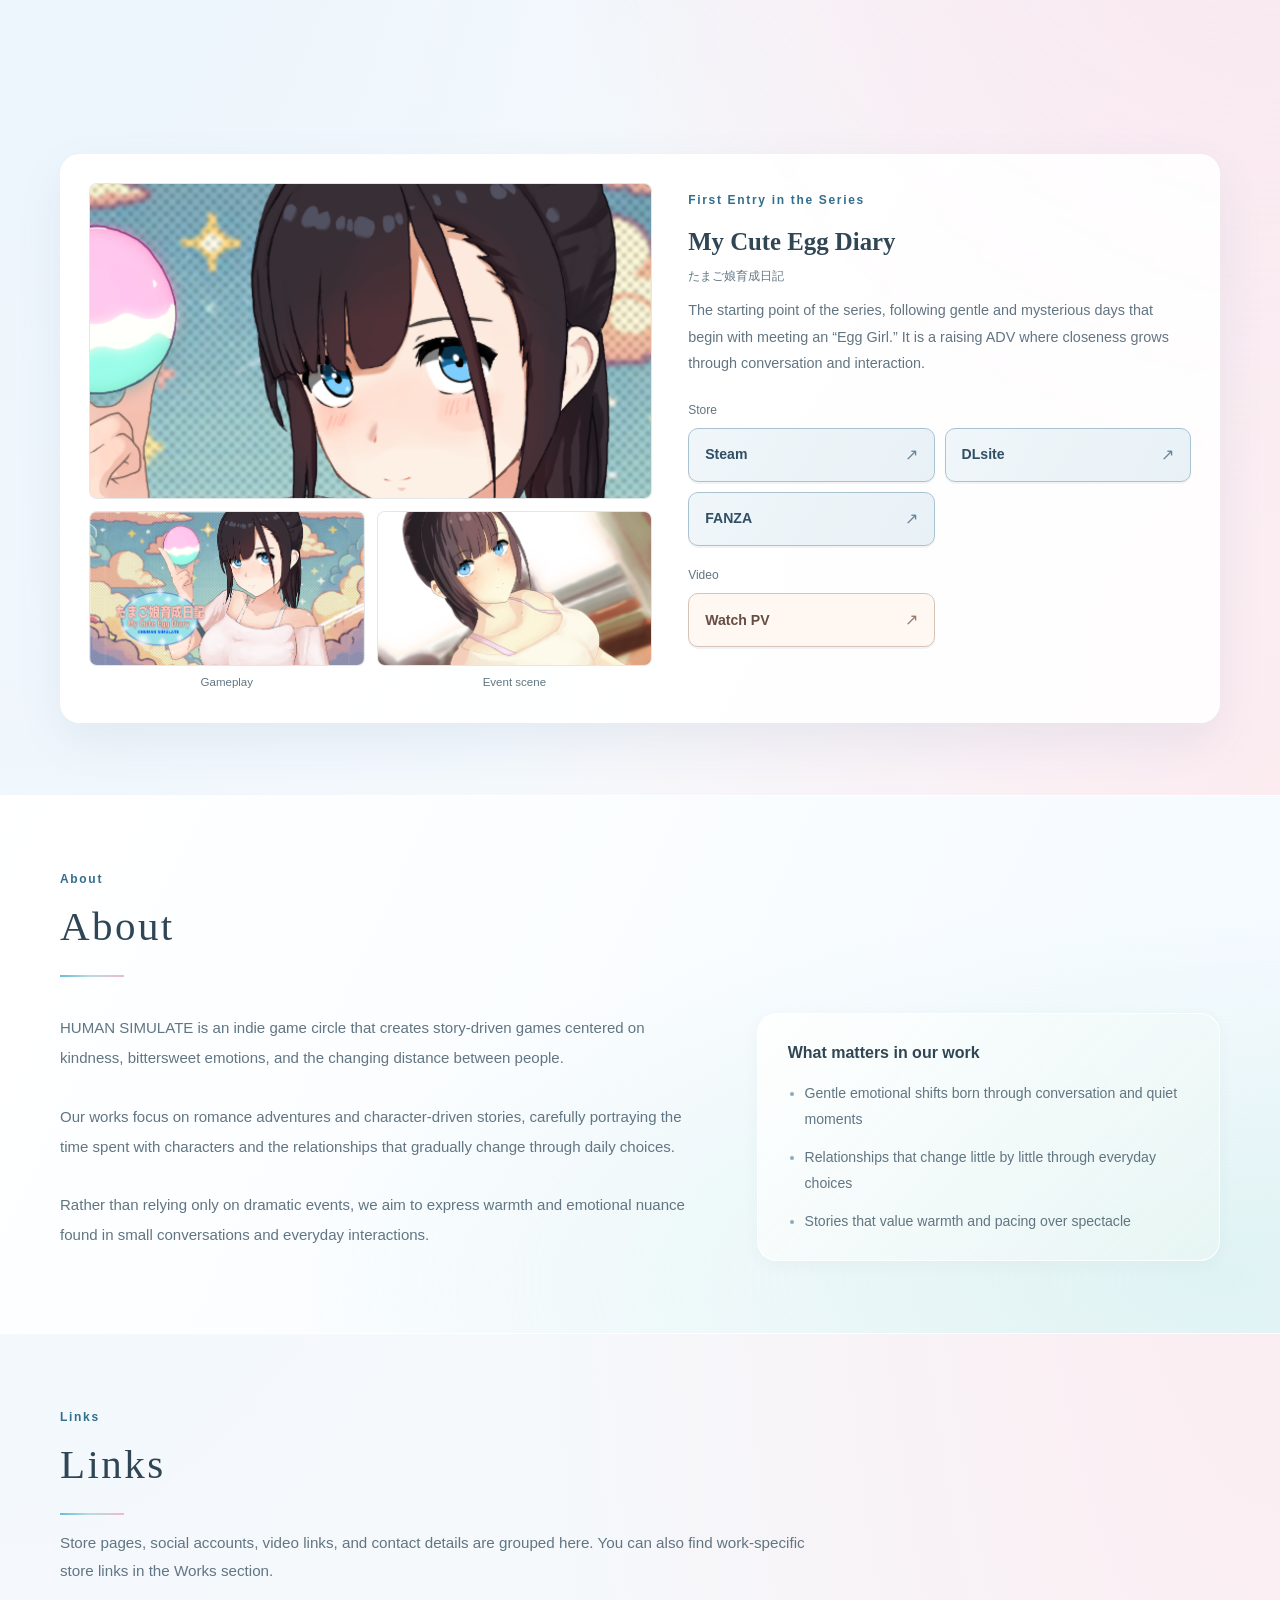
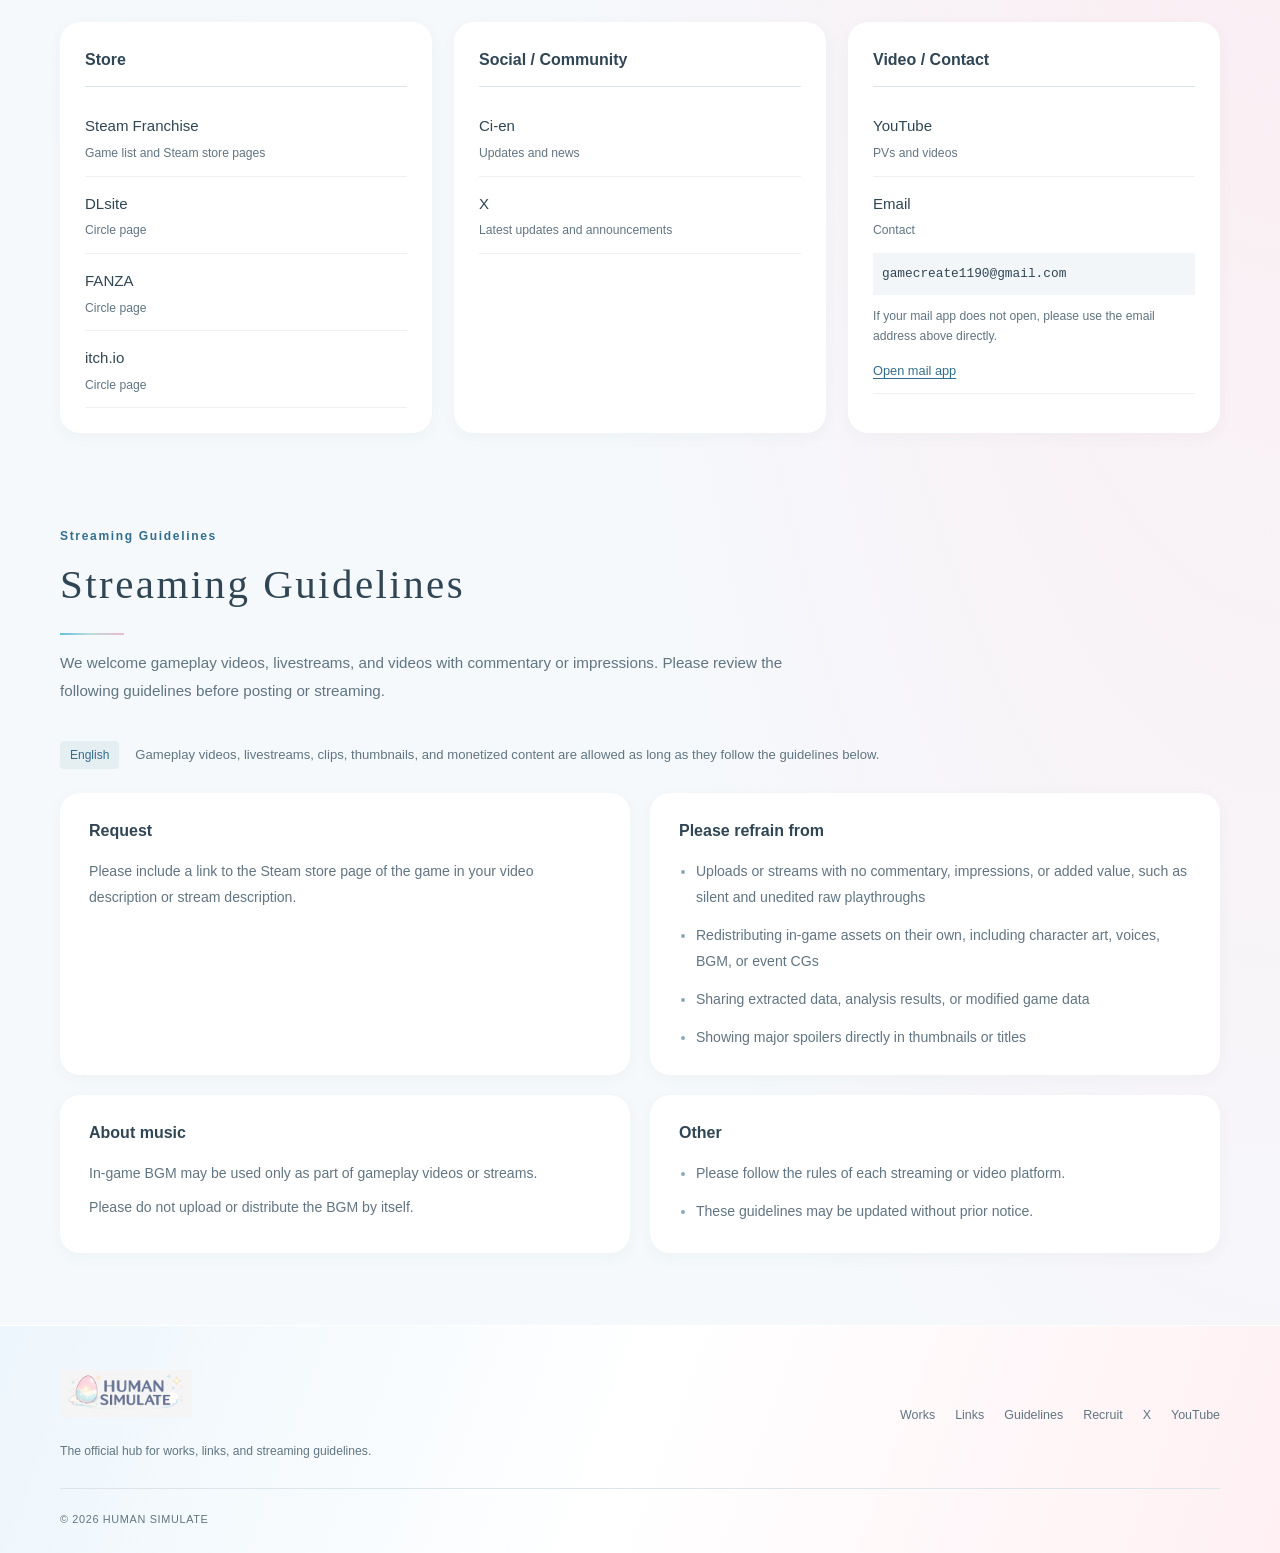
==== commit 3a27743d: "Use requested OL title artwork and simplify copy and work links" ====
--- a/en/index.html
+++ b/en/index.html
@@ -12,18 +12,18 @@
   <meta property="og:title" content="HUMAN SIMULATE | Indie Circle for Romance Adventure Games">
   <meta property="og:description" content="An indie game circle focused on romance adventure games that carefully portray time spent with characters.">
   <meta property="og:url" content="https://humansim-official.github.io/human-simulate-site/en/">
-  <meta property="og:image" content="https://humansim-official.github.io/human-simulate-site/assets/images/ol-main.webp">
+  <meta property="og:image" content="https://humansim-official.github.io/human-simulate-site/assets/images/ol-title.webp">
   <meta property="og:image:alt" content="Main visual for Tonari no OL-san">
   <meta name="twitter:card" content="summary_large_image">
   <meta name="twitter:title" content="HUMAN SIMULATE | Indie Circle for Romance Adventure Games">
   <meta name="twitter:description" content="We create story-driven games that value kindness, bittersweet emotions, and subtle changes in relationships.">
-  <meta name="twitter:image" content="https://humansim-official.github.io/human-simulate-site/assets/images/ol-main.webp">
+  <meta name="twitter:image" content="https://humansim-official.github.io/human-simulate-site/assets/images/ol-title.webp">
   <link rel="canonical" href="https://humansim-official.github.io/human-simulate-site/en/">
   <link rel="icon" type="image/png" href="../assets/images/favicon.png">
   <link rel="apple-touch-icon" href="../assets/images/favicon.png">
   <link rel="alternate" hreflang="ja" href="../index.html">
   <link rel="alternate" hreflang="en" href="index.html">
-  <link rel="stylesheet" href="../style.css?v=20261108-2">
+  <link rel="stylesheet" href="../style.css?v=20261108-3">
   <!-- Google tag (gtag.js) -->
   <script async src="https://www.googletagmanager.com/gtag/js?id=G-D9LKPD24TH"></script>
   <script>
@@ -85,13 +85,12 @@
       <div class="section__shell">
         <div class="showcase__intro">
           <h1>HUMAN SIMULATE <span>Official website</span></h1>
-          <p>Stories of everyday warmth, and hearts growing closer.</p>
         </div>
 
         <div class="showcase__stage">
           <article class="showcase__slide" id="feature-ol" data-slide aria-labelledby="feature-title-ol">
             <a class="showcase__visual" href="#work-ol" tabindex="0">
-              <img src="../assets/images/ol-main.webp" alt="Key visual: Tonari no OL-san" width="1920" height="1080" fetchpriority="high">
+              <img src="../assets/images/ol-title.webp" alt="Key visual: Tonari no OL-san" width="1920" height="1080" fetchpriority="high">
             </a>
             <div class="showcase__caption">
               <div>
@@ -141,7 +140,7 @@
 
         <div class="showcase__selectors" aria-label="Choose a featured game" hidden>
           <button class="showcase__selector" type="button" data-slide-select="0" aria-pressed="true" aria-controls="feature-ol">
-            <img src="../assets/images/ol-thumb.webp" alt="" width="320" height="180" loading="lazy">
+            <img src="../assets/images/ol-title-thumb.webp" alt="" width="320" height="180" loading="lazy">
             <span><small>New project</small>Tonari no OL-san</span>
           </button>
           <button class="showcase__selector" type="button" data-slide-select="1" aria-pressed="false" aria-controls="feature-touka">
@@ -158,7 +157,7 @@
           </button>
         </div>
         <div class="showcase__toolbar">
-          <p class="showcase__position" aria-live="polite" aria-atomic="true"><span data-slide-number>01</span> / 04 <span class="showcase__position-line" aria-hidden="true"></span> Our stories</p>
+          <p class="showcase__position" aria-live="polite" aria-atomic="true"><span data-slide-number>01</span> / 04</p>
           <div class="showcase__controls" data-slide-controls hidden>
             <button class="showcase__arrow" type="button" data-slide-step="-1" aria-label="Previous game"><span aria-hidden="true">←</span></button>
             <button class="showcase__autoplay" type="button" data-autoplay aria-pressed="false" aria-label="Automatic game slideshow"><span class="showcase__play-icon" aria-hidden="true"></span>Auto play</button>
@@ -191,14 +190,13 @@
         <div class="section__head">
           <p class="eyebrow">Works</p>
           <h2 class="section__title">Works</h2>
-          <p class="section__lead">Discover our upcoming game and the stories we have released so far.</p>
         </div>
 
         <div class="works-grid">
           <article class="work-card card work-card--upcoming" id="work-ol">
             <div class="work-card__gallery">
               <figure class="media-frame media-frame--wide">
-                <img src="../assets/images/ol-main.webp" alt="Main visual for Tonari no OL-san" width="1920" height="1080" loading="lazy">
+                <img src="../assets/images/ol-title.webp" alt="Main visual for Tonari no OL-san" width="1920" height="1080" loading="lazy">
               </figure>
               <div class="work-card__thumbs">
                 <figure class="media-thumb">
--- a/style.css
+++ b/style.css
@@ -114,7 +114,7 @@
 
 /* Artwork, colored light and white haze form separate background layers. */
 .showcase {
-  --showcase-art: url("assets/images/ol-main.webp");
+  --showcase-art: url("assets/images/ol-title.webp");
   --slide-duration: 7500ms;
   position: relative; isolation: isolate; overflow: hidden;
   padding: 30px 0 26px; background: #dcecf8;
@@ -149,7 +149,6 @@
 .showcase__intro { display: flex; align-items: center; justify-content: space-between; gap: 18px; margin: 0 0 20px; }
 .showcase__intro h1 { margin: 0; font-size: .78rem; font-weight: 600; letter-spacing: .15em; }
 .showcase__intro h1 span { padding-left: 12px; font-size: .65rem; letter-spacing: .06em; color: var(--muted); font-weight: 400; }
-.showcase__intro > p { margin: 0; font-family: var(--font-serif); font-size: .98rem; letter-spacing: .12em; }
 .showcase__stage {
   position: relative; max-width: 900px; margin: auto; border: 4px solid rgba(255,255,255,.96);
   border-radius: 24px; overflow: hidden; background: #fff;
@@ -188,7 +187,6 @@
 .showcase__toolbar { max-width: 1000px; margin: 20px auto 0; display: flex; justify-content: space-between; align-items: center; gap: 16px; }
 .showcase__position { display: flex; justify-content: center; align-items: center; gap: 10px; margin: 0; font-size: .7rem; letter-spacing: .07em; color: #465f74; }
 .showcase__position [data-slide-number] { font-weight: 700; }
-.showcase__position-line { width: 32px; height: 1px; background: #9ab1ba; margin-inline: 8px; }
 .showcase__controls { display: flex; align-items: center; gap: 8px; flex-shrink: 0; }
 .showcase__arrow, .showcase__autoplay {
   display: inline-flex; justify-content: center; align-items: center; gap: 8px;
@@ -234,8 +232,19 @@
 .work-card__text { margin: 0; font-size: .9rem; color: var(--muted); }
 .work-card__links { display: grid; gap: 18px; }
 .work-card__label { margin: 0 0 7px; font-size: .75rem; color: var(--muted); }
-.button-row { display: flex; flex-wrap: wrap; gap: 8px; }
-.button-row .button { flex: 1 1 120px; }
+.button-row { display: grid; grid-template-columns: repeat(2, minmax(0, 1fr)); grid-auto-rows: 1fr; gap: 10px; }
+.button-row .button {
+  min-width: 0; min-height: 54px; padding: 12px 16px; gap: 10px;
+  justify-content: space-between; border-radius: 10px; border-color: #a9c2d0;
+  background: linear-gradient(120deg, #f0f6fa, #e8f1f6); color: #2f5064;
+  text-align: left; font-weight: 600; line-height: 1.5;
+  box-shadow: 0 2px 0 rgba(63,104,140,.07);
+}
+.button-row .button::after { content: "\2197"; flex-shrink: 0; font-size: 1rem; font-weight: 400; color: #65869a; }
+.button-row .button:hover { background: #dcebf4; border-color: #698fa6; color: #1e4056; box-shadow: 0 4px 12px rgba(63,104,140,.12); }
+.button-row .button--ghost { background: #fff7f2; border-color: #d6c3b8; color: #654d43; }
+.button-row .button--ghost::after { color: #987968; }
+.button-row .button--ghost:hover { background: #f7e9df; border-color: #a78b79; color: #543d32; }
 .release-notice { padding: 18px 20px; background: linear-gradient(115deg,#eaf5fb,#f7f1f7); border-left: 3px solid #86b8d1; border-radius: 0 12px 12px 0; }
 .release-notice__status { font-weight: 700; font-size: .88rem; }
 .release-notice p { margin: 6px 0 12px; font-size: .82rem; color: var(--muted); }
@@ -339,7 +348,6 @@
   .section { padding-block: 48px; }
   .showcase { padding-top: 20px; }
   .showcase__intro { display: block; }
-  .showcase__intro > p { margin-top: 8px; font-size: .82rem; }
   .showcase__stage { border-width: 3px; border-radius: 12px; }
   .showcase__visual img { height: auto; aspect-ratio: 16/9; }
   .showcase__caption { padding: 18px; display: grid; align-content: center; gap: 14px; min-height: 200px; }
@@ -349,9 +357,8 @@
   .showcase__selector img { height: auto; aspect-ratio: 16/9; }
   .showcase__selector > span { font-size: .75rem; }
   .showcase__selector small { font-size: .68rem; letter-spacing: 0; }
-  .showcase__toolbar { flex-wrap: wrap; justify-content: center; gap: 10px; }
+  .showcase__toolbar { justify-content: space-between; gap: 10px; }
   .showcase__position { font-size: .7rem; gap: 6px; }
-  .showcase__position-line { width: 20px; margin-inline: 3px; }
   .news__layout { grid-template-columns: 1fr; gap: 16px; }
   .news__item { grid-template-columns: auto 1fr auto; gap: 8px 14px; }
   .news__tag { justify-self: start; }
@@ -369,11 +376,15 @@
 @media (max-width: 600px) {
   .showcase__selectors { grid-template-columns: repeat(2,minmax(0,1fr)); gap: 12px; }
   .showcase__selector > span { padding: 0 4px; }
-  .showcase__toolbar { flex-direction: column; margin-top: 16px; }
+  .showcase__toolbar { margin-top: 16px; }
 }
 @media (max-width: 380px) {
   .work-card { padding: 16px; }
   .brand__logo { width: 126px; }
+}
+@media (max-width: 480px) {
+  .button-row .button { min-height: 64px; justify-content: center; padding: 10px; text-align: center; font-size: .82rem; }
+  .button-row .button::after { display: none; }
 }
 @media (prefers-reduced-motion: reduce) {
   html { scroll-behavior: auto; }
